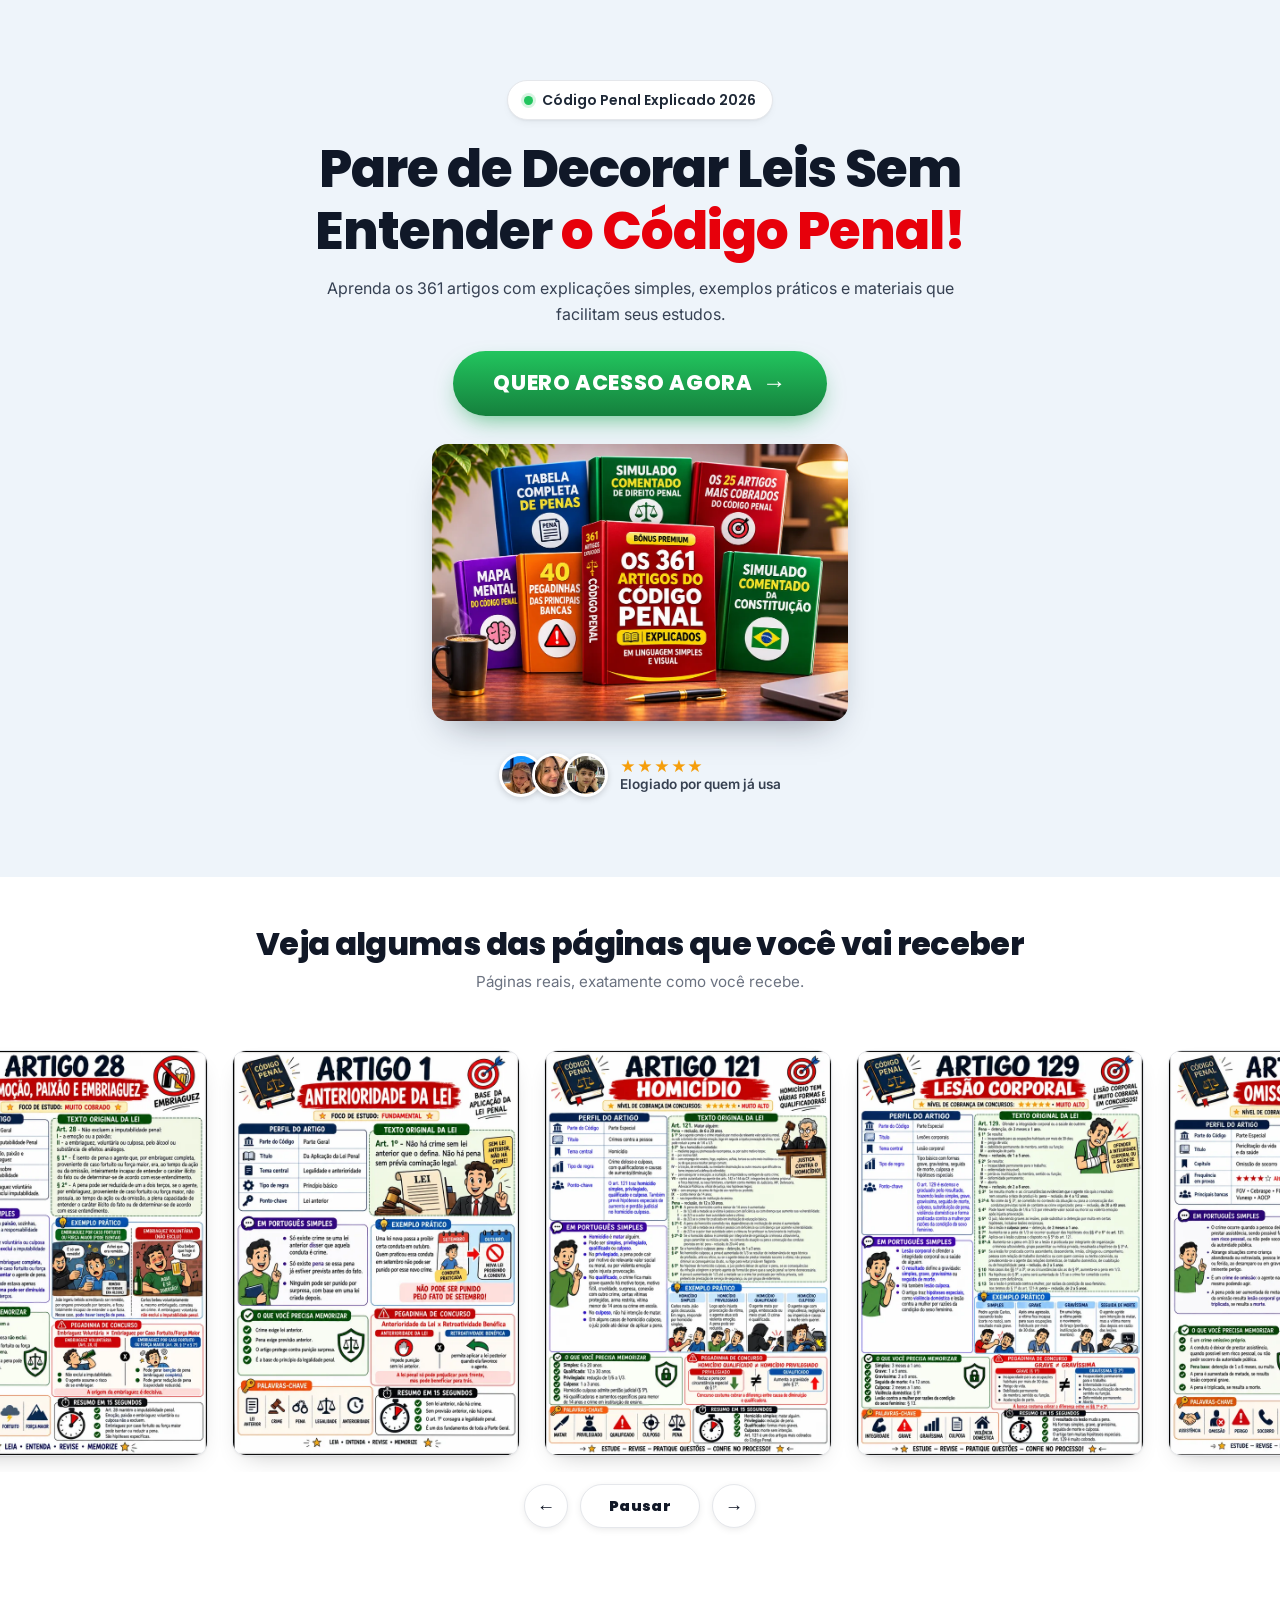
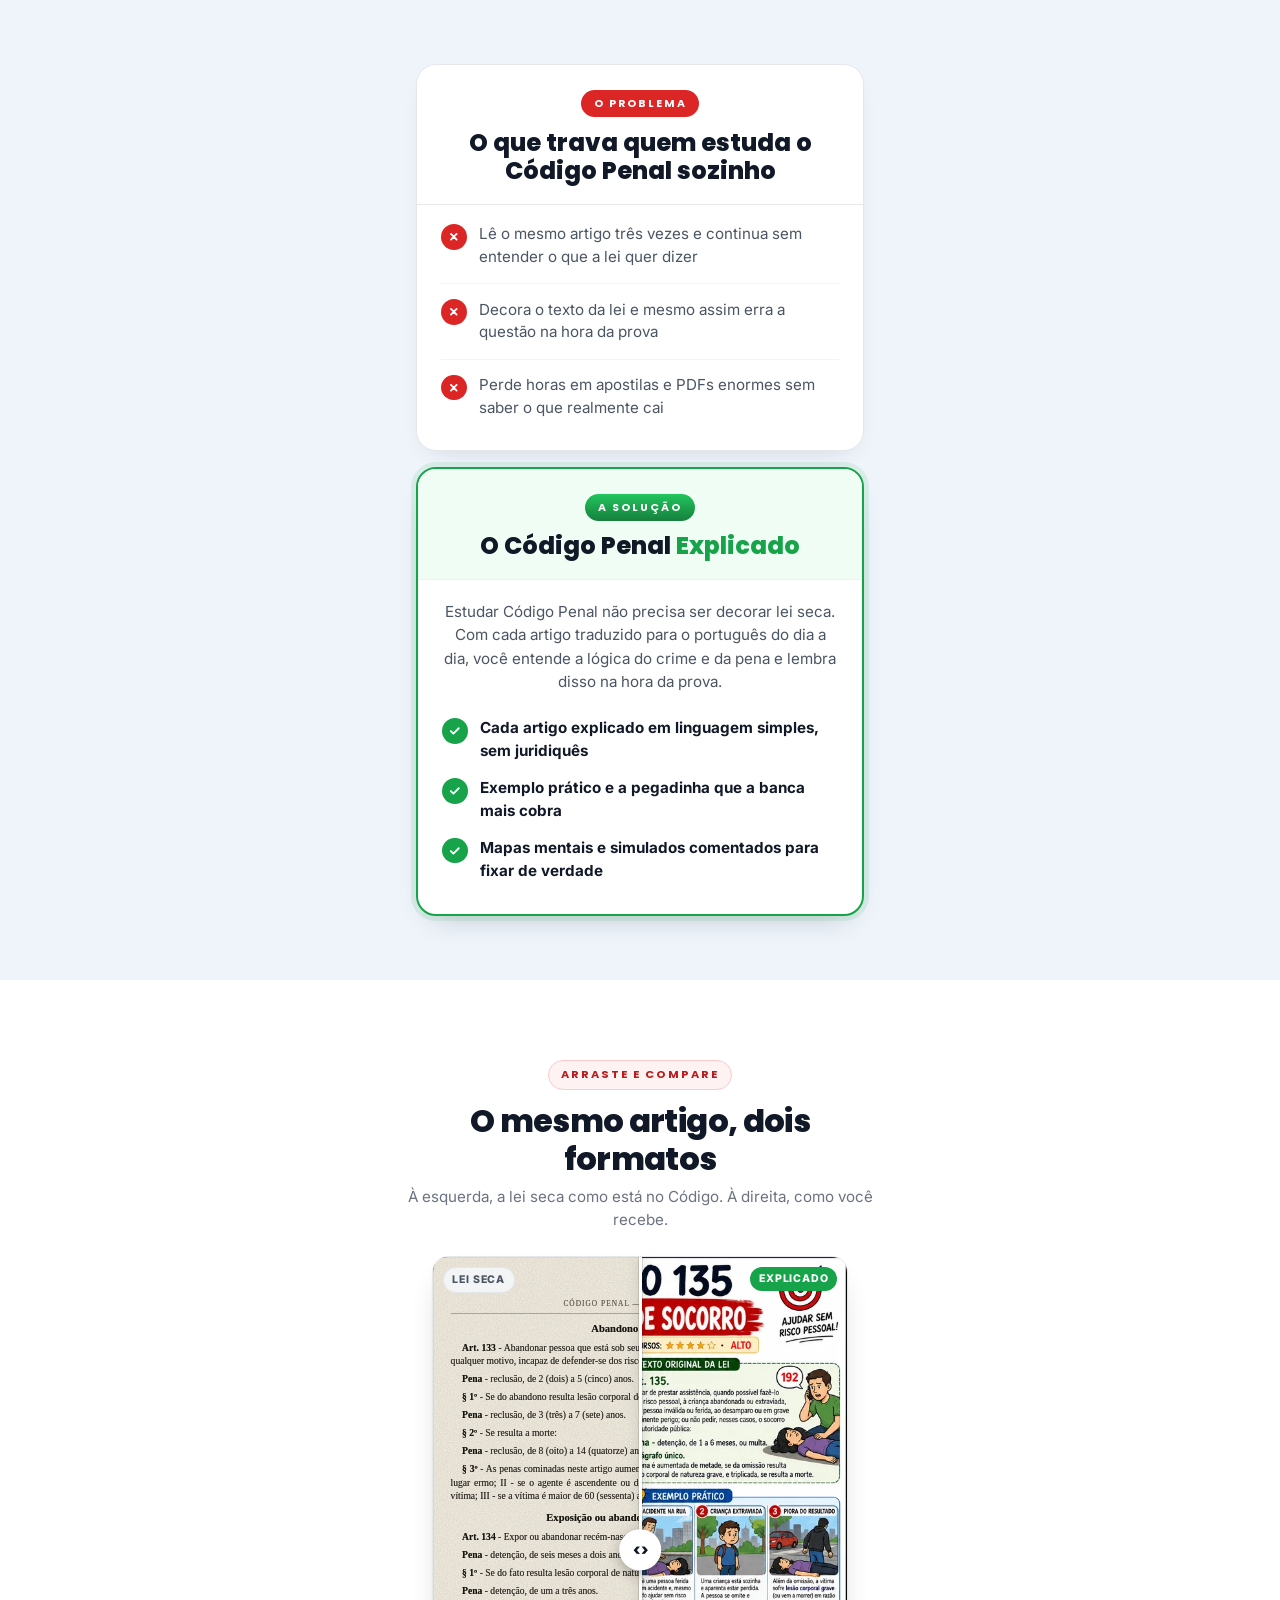
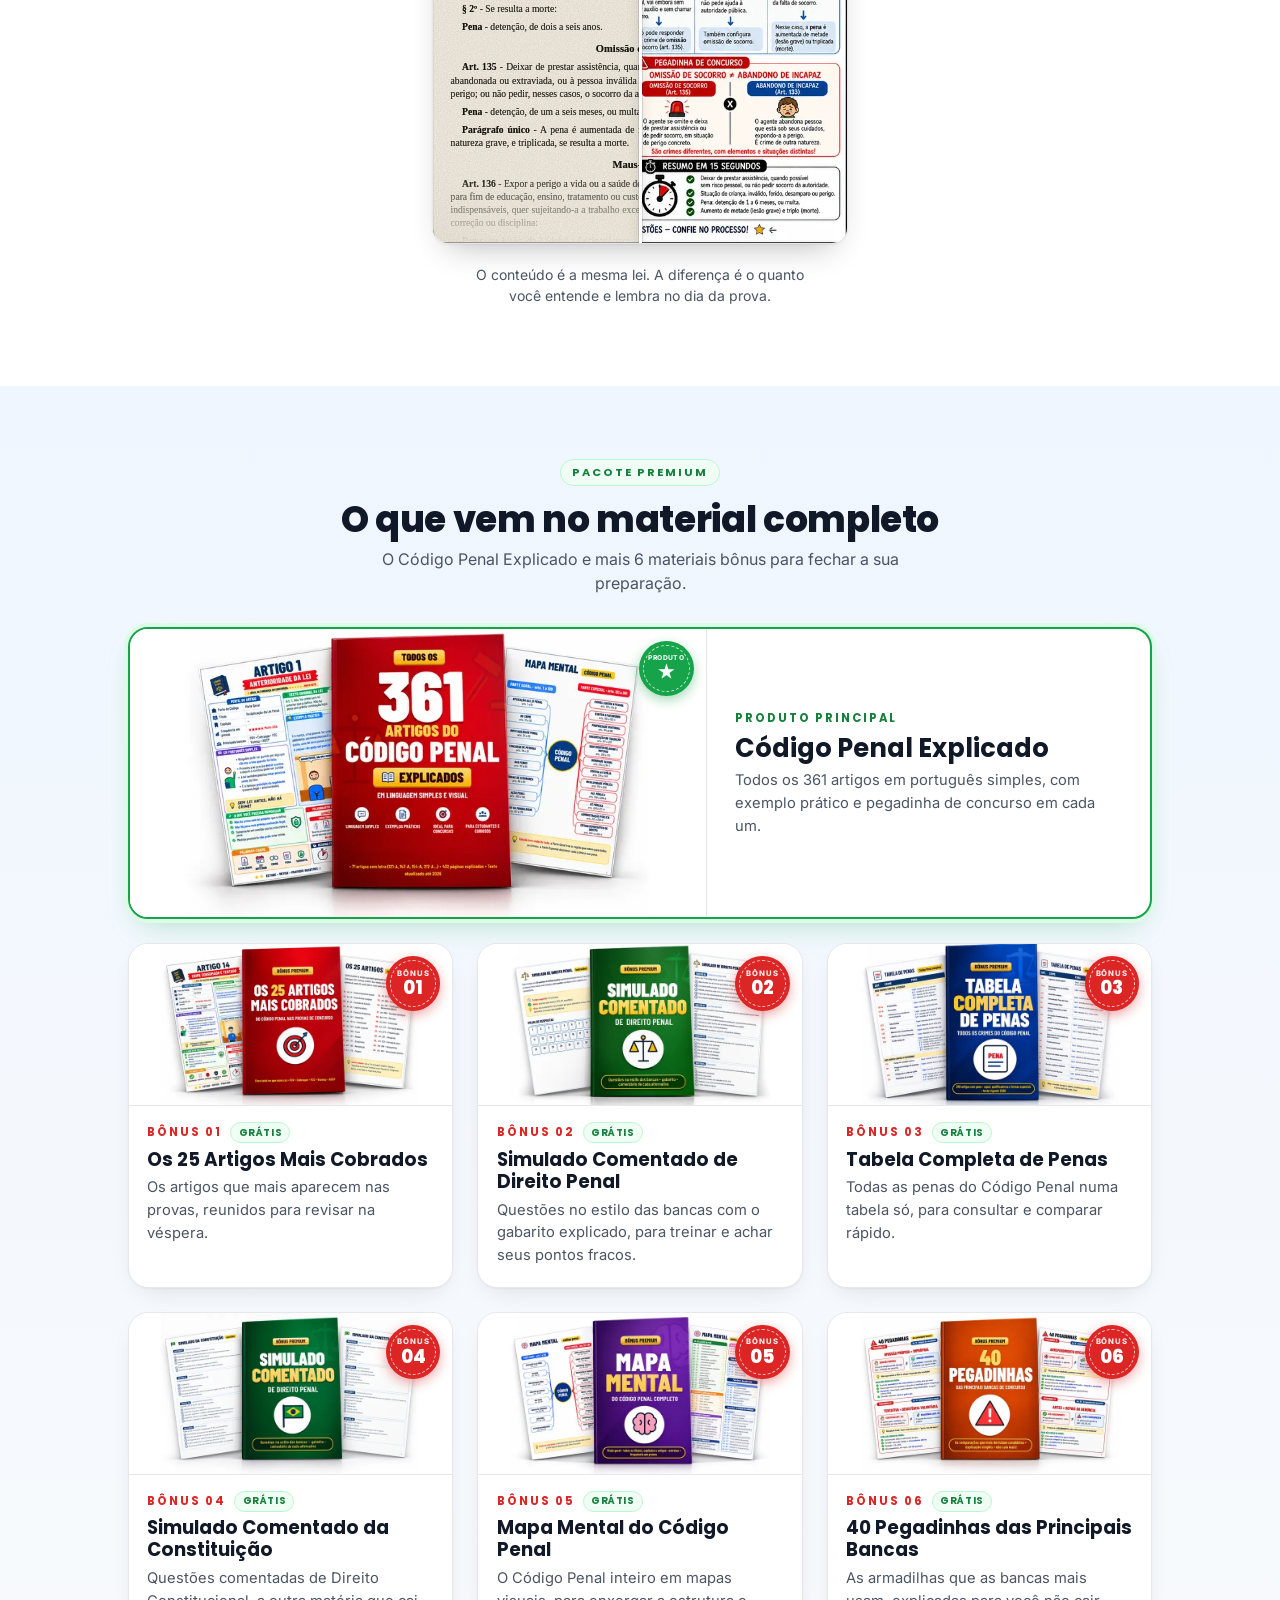
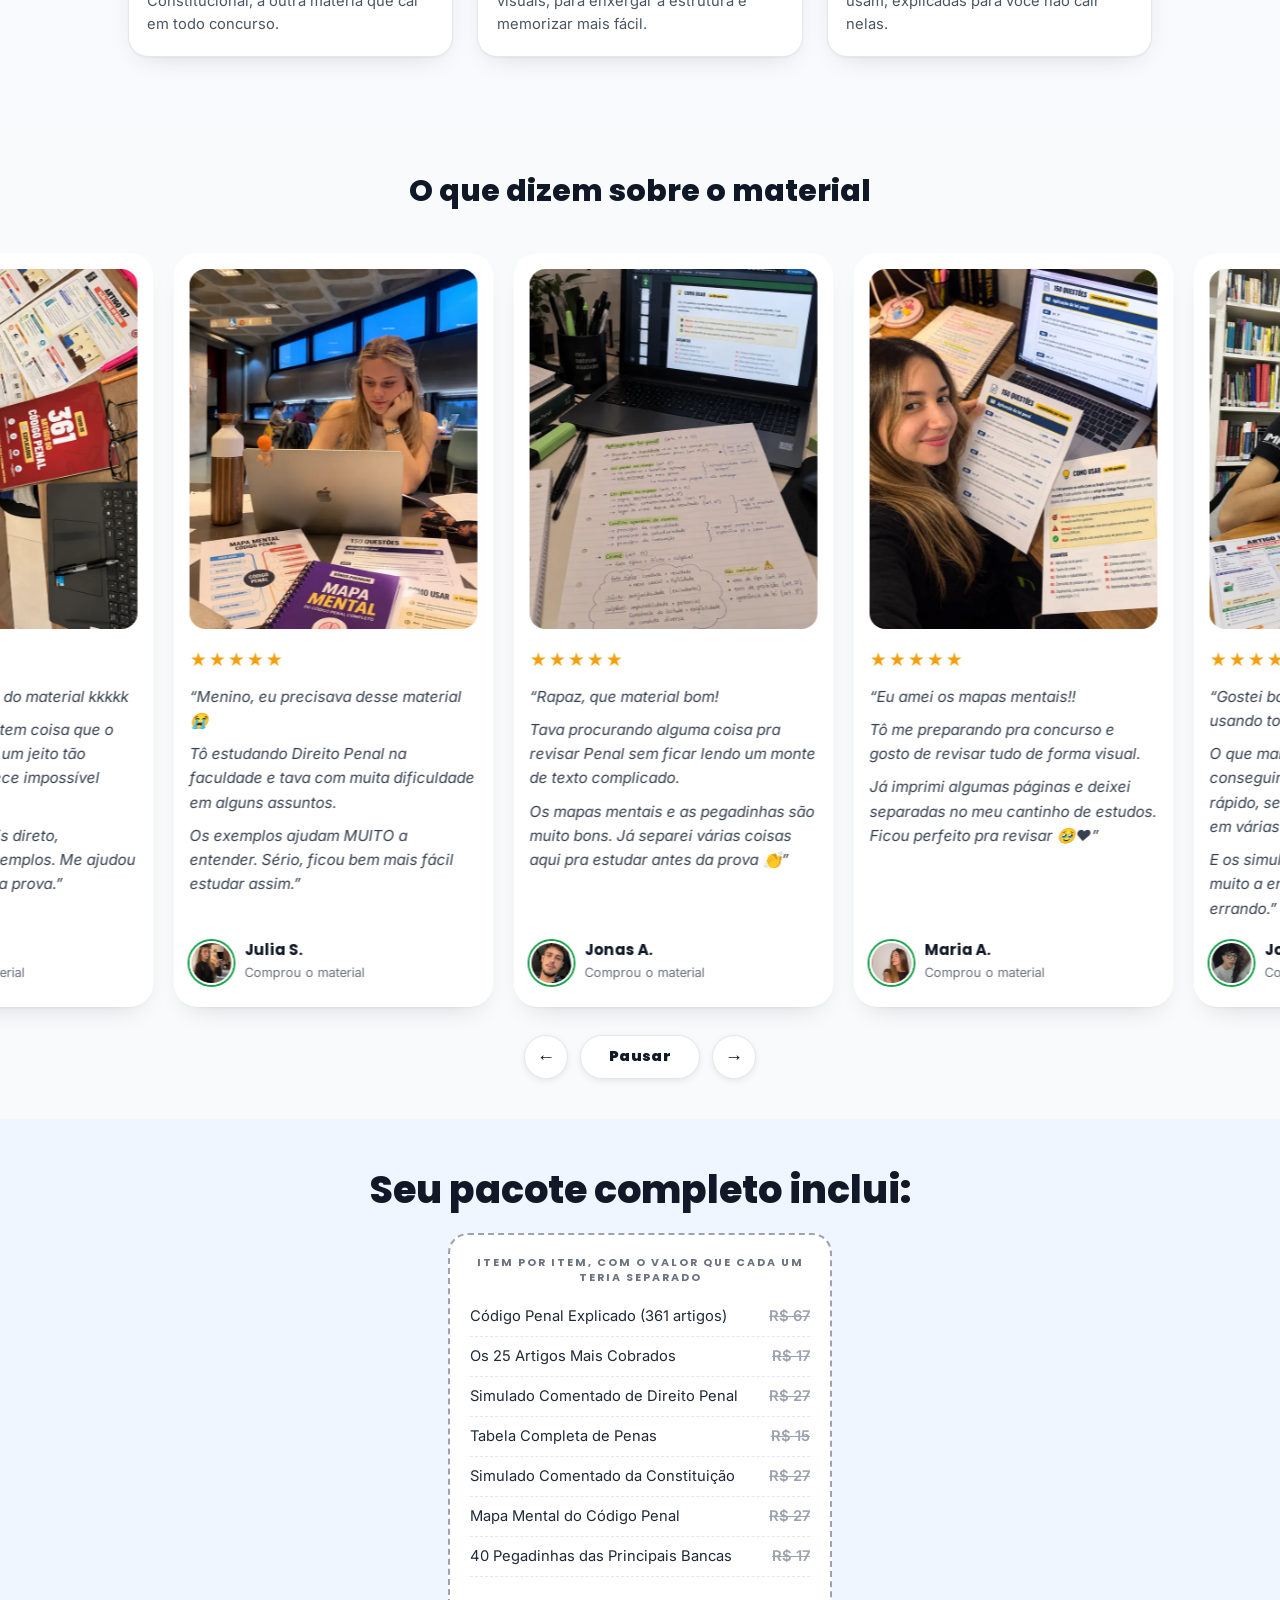
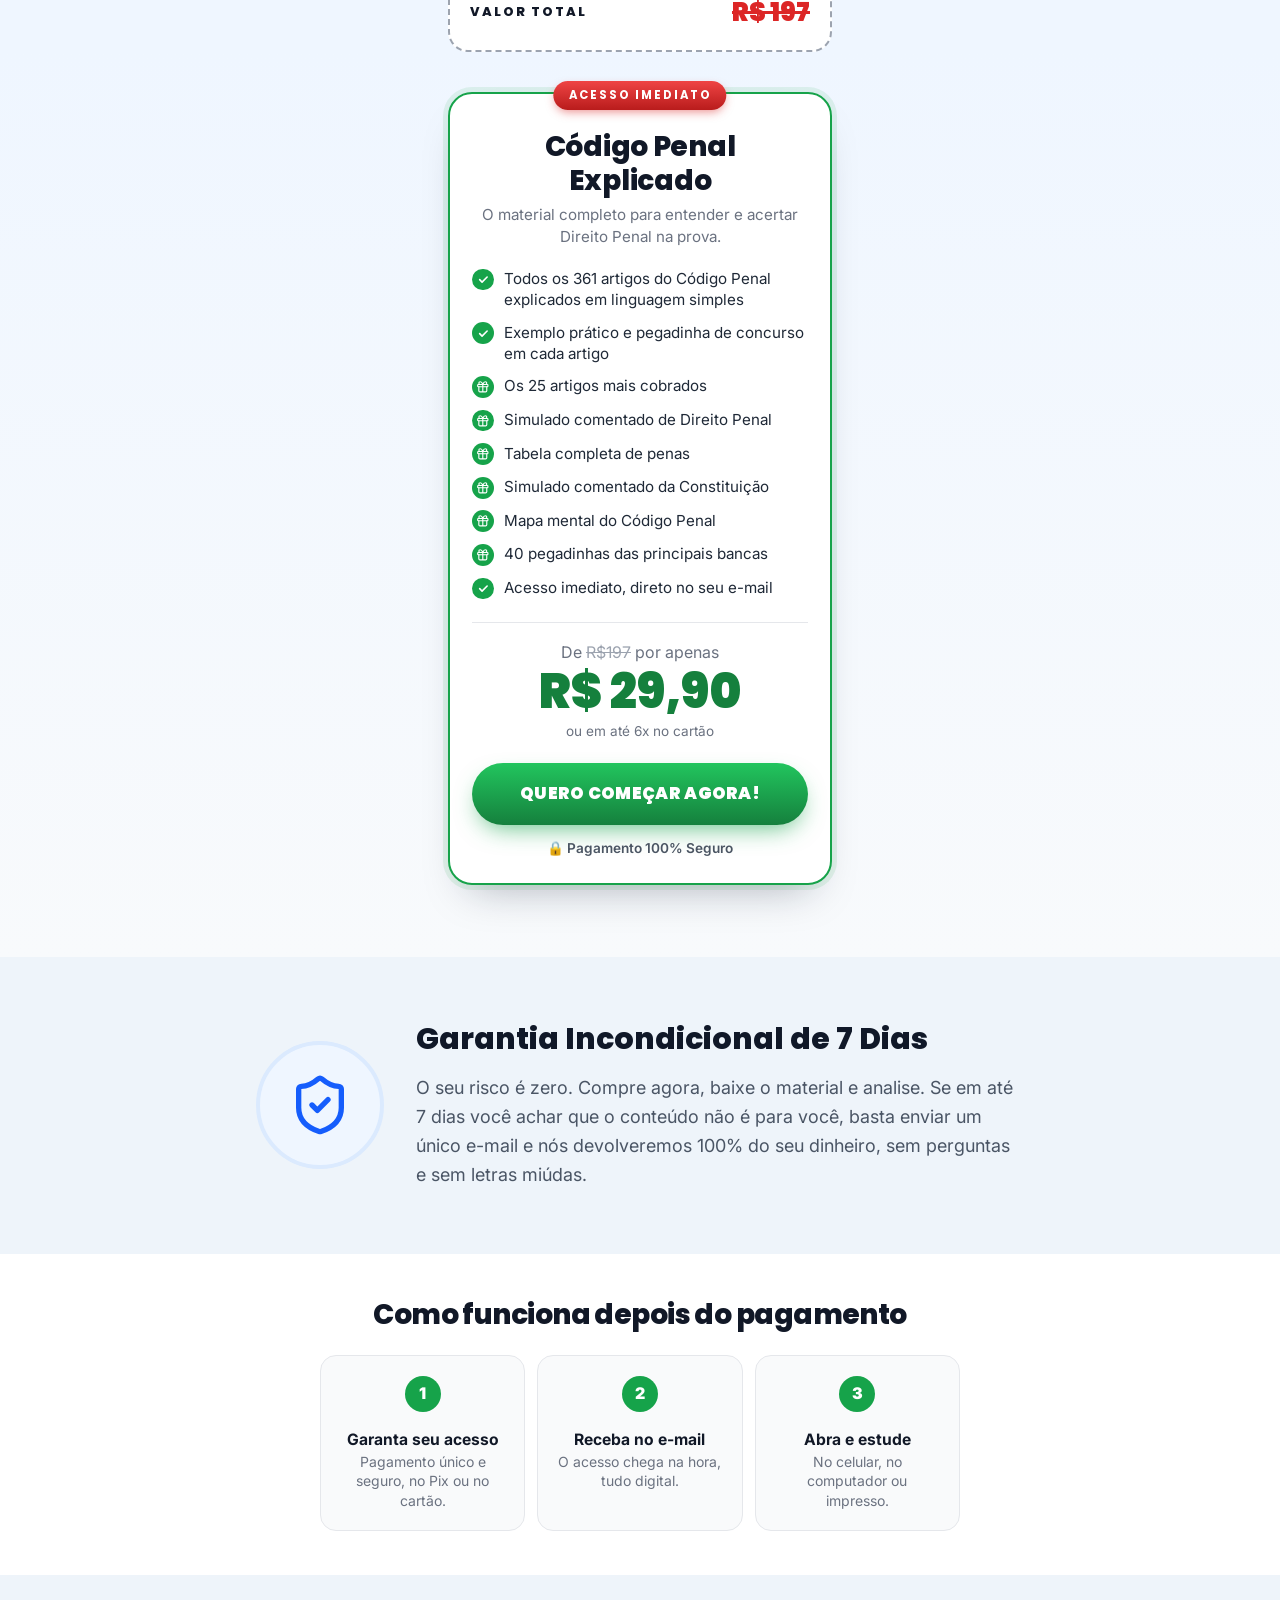
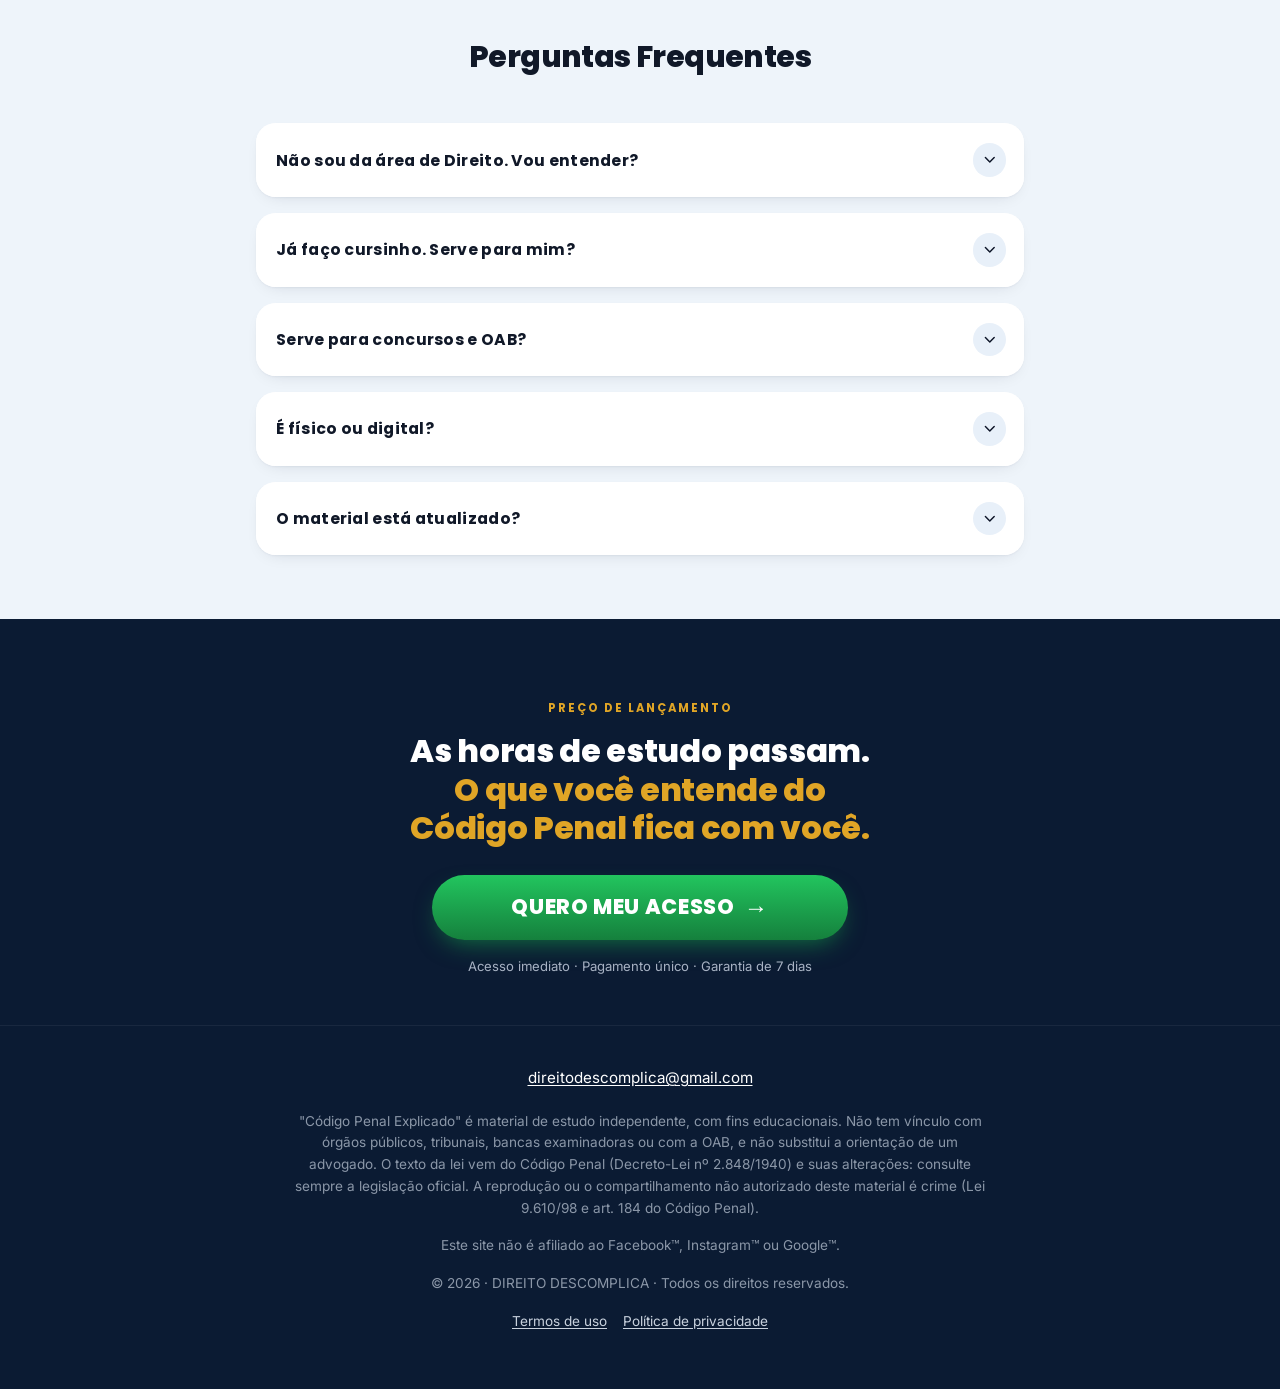
==== index.html @ 0bee8f3a "Depoimentos reais em cards com carrossel contínuo, setas e pausar; remove 'Veja o material em uso' C" ====
<!DOCTYPE html>
<html lang="pt-BR">
  <head>
    <meta charset="utf-8">
    <meta name="viewport" content="width=device-width, initial-scale=1.0">
    <script src="https://utmizey.com.br/v3/utmizey.js" data-utmizey-id="f74967ea-33e1-4a2a-aa40-24873eb88c4c" defer></script>
    <script src="https://utmizey.com.br/v3/pixel.js" data-utmizey-pixel="99d56e5e-07d9-4719-a9d8-e78e670f6ea5" defer></script>
    <title>Código Penal Explicado de Forma Simples</title>
    <meta name="description" content="Todos os 361 artigos do Código Penal explicados de forma simples e visual.">
    <meta property="og:title" content="Código Penal Explicado">
    <meta property="og:description" content="Todos os 361 artigos do Código Penal explicados de forma simples e visual.">
    <meta property="og:type" content="website">
    <meta property="og:url" content="https://direitodescomplica.vercel.app/">
    <meta property="og:image" content="https://direitodescomplica.vercel.app/img/og.jpg">
    <meta property="og:image:width" content="1200">
    <meta property="og:image:height" content="630">
    <meta name="twitter:card" content="summary_large_image">
    <meta name="twitter:image" content="https://direitodescomplica.vercel.app/img/og.jpg">
    <link rel="icon" href="img/favicon.svg" type="image/svg+xml">
    <link rel="icon" href="img/favicon-32.png" sizes="32x32" type="image/png">
    <link rel="apple-touch-icon" href="img/apple-touch-icon.png">
    <meta name="theme-color" content="#dc2626">
    <link rel="preload" as="image" href="img/header.webp" fetchpriority="high">
    <script type="module" src="js/index-2CjdRaMa.js?v=202611062130"></script>
    <script src="js/depoimentos.js?v=202611062200" defer></script>
    <link rel="preconnect" href="https://fonts.googleapis.com">
    <link rel="preconnect" href="https://fonts.gstatic.com" crossorigin>
    <link rel="stylesheet" href="https://fonts.googleapis.com/css2?family=Inter:wght@400;500;600;700;800;900&family=Poppins:wght@400;500;600;700;800;900&display=swap">
    <link rel="stylesheet" href="css/index-DxMgAhFP.css?v=202611062200">
  </head>
  <body>
    <div id="root"></div>
  </body>
</html>
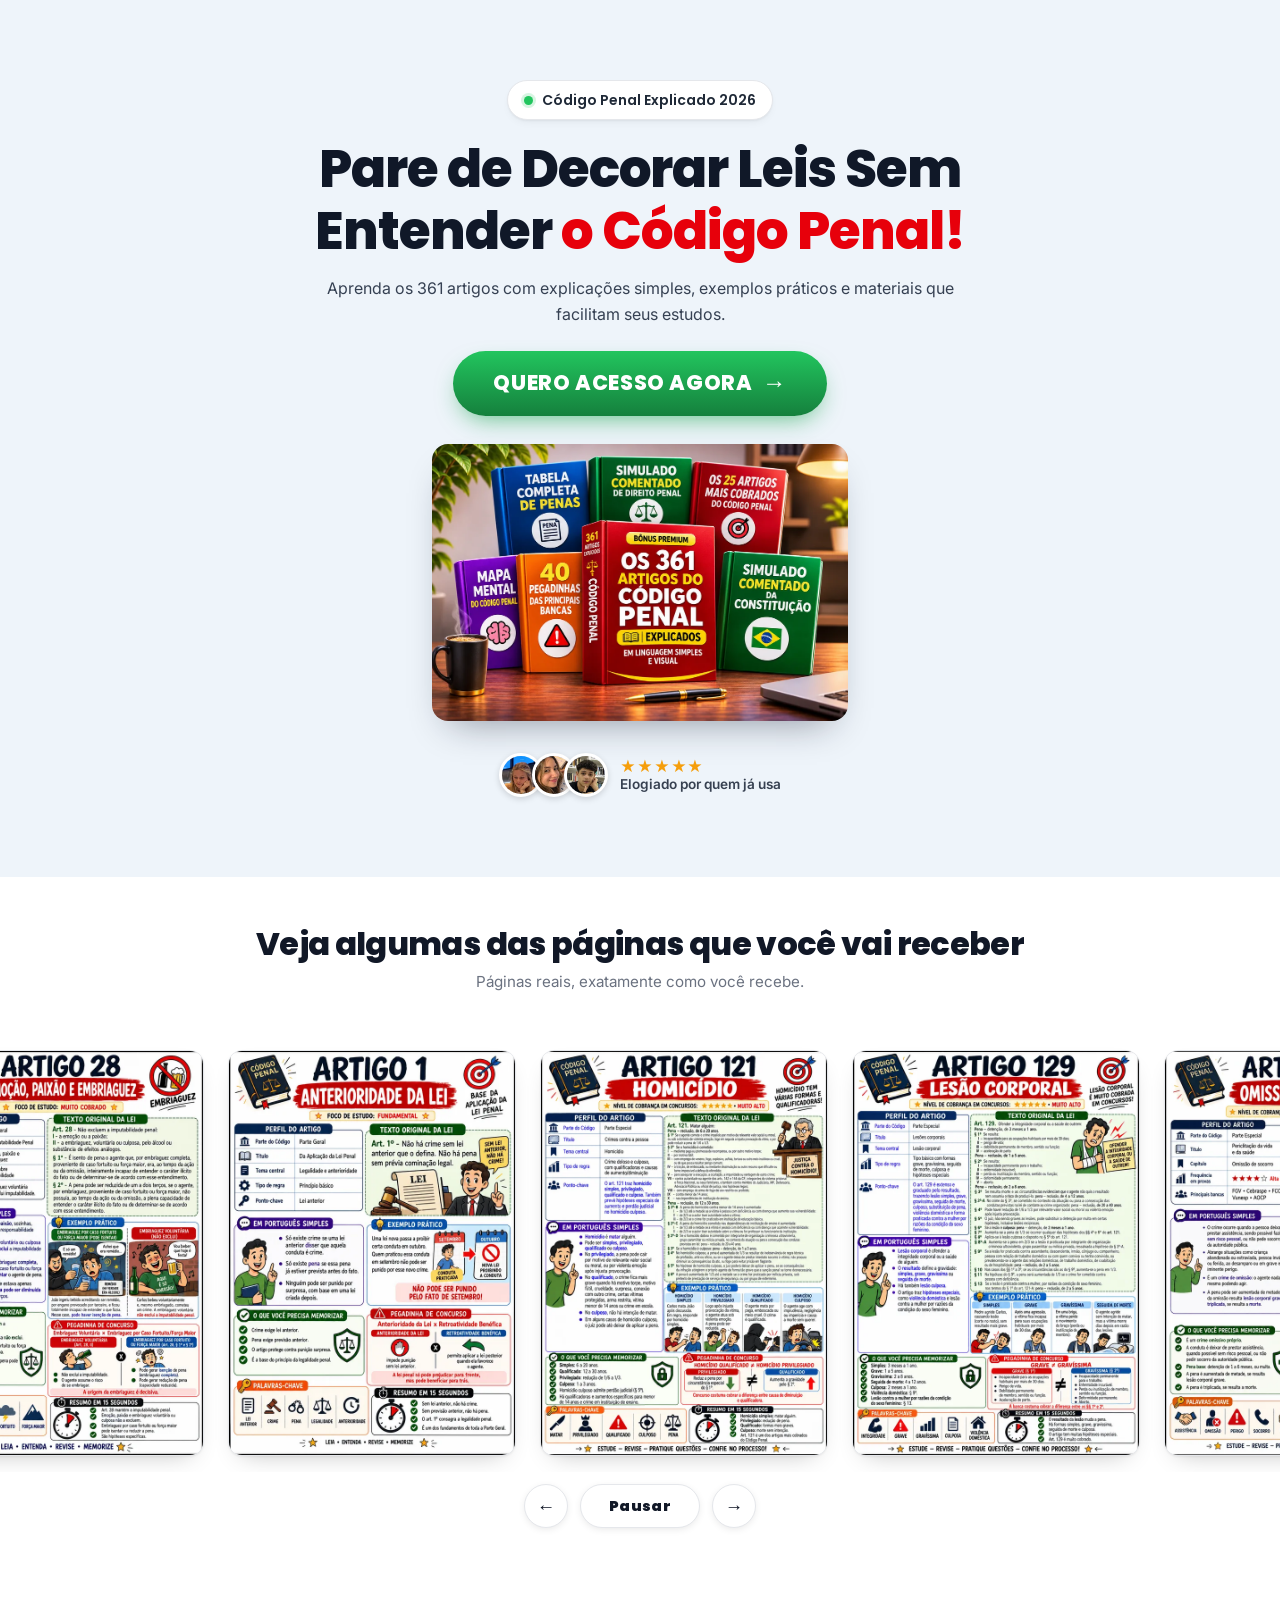
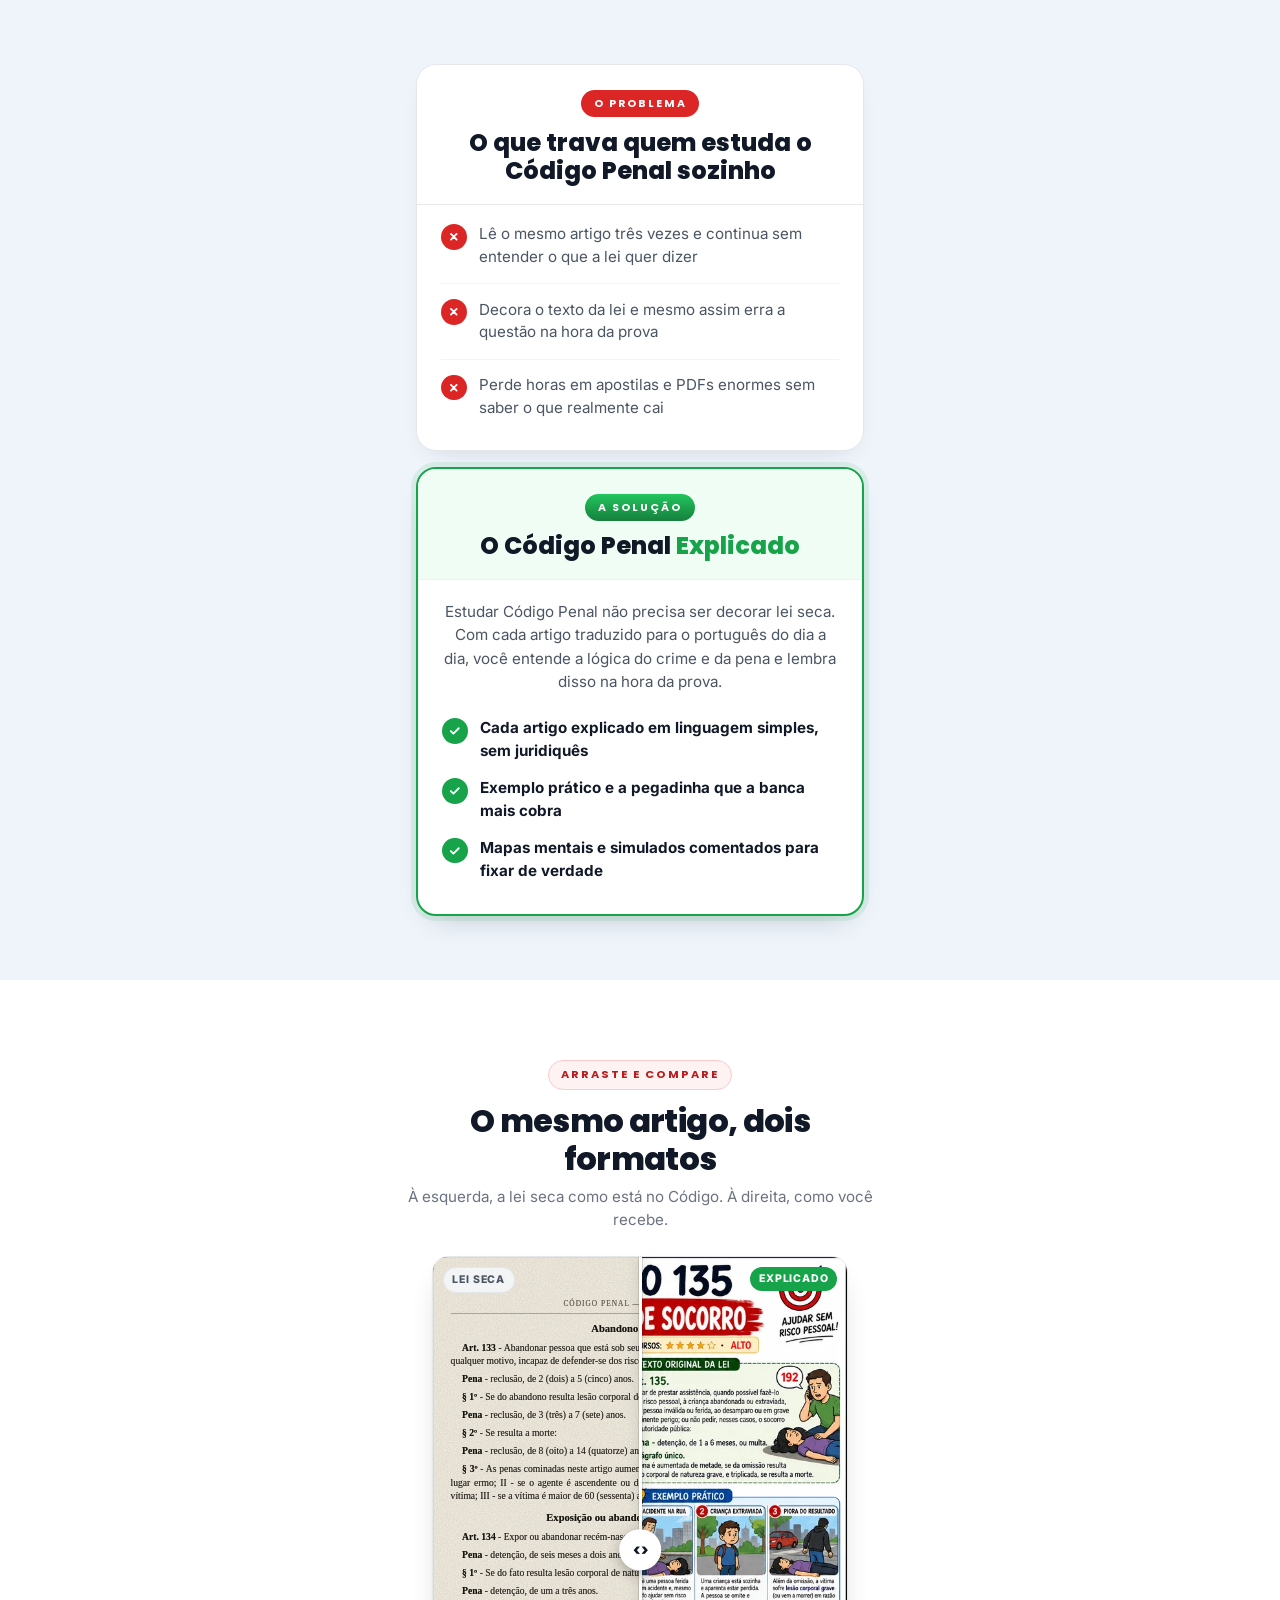
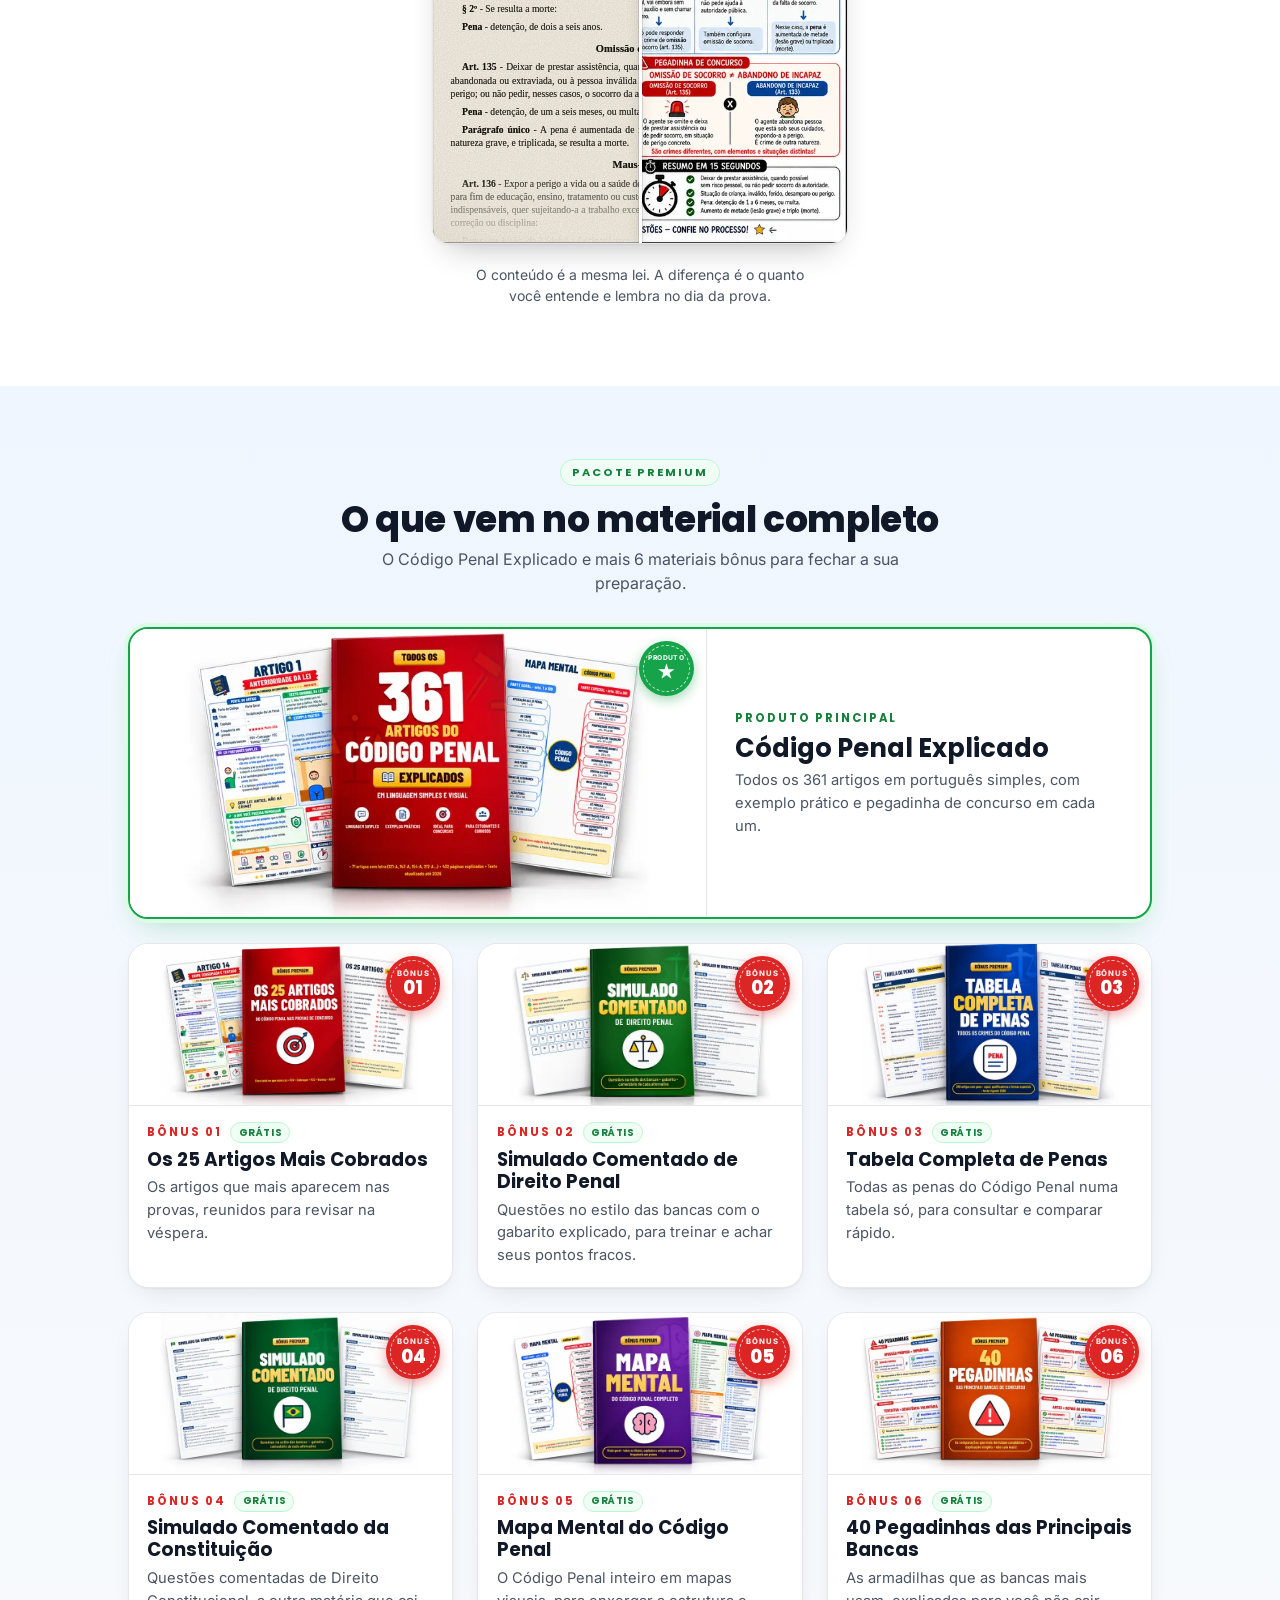
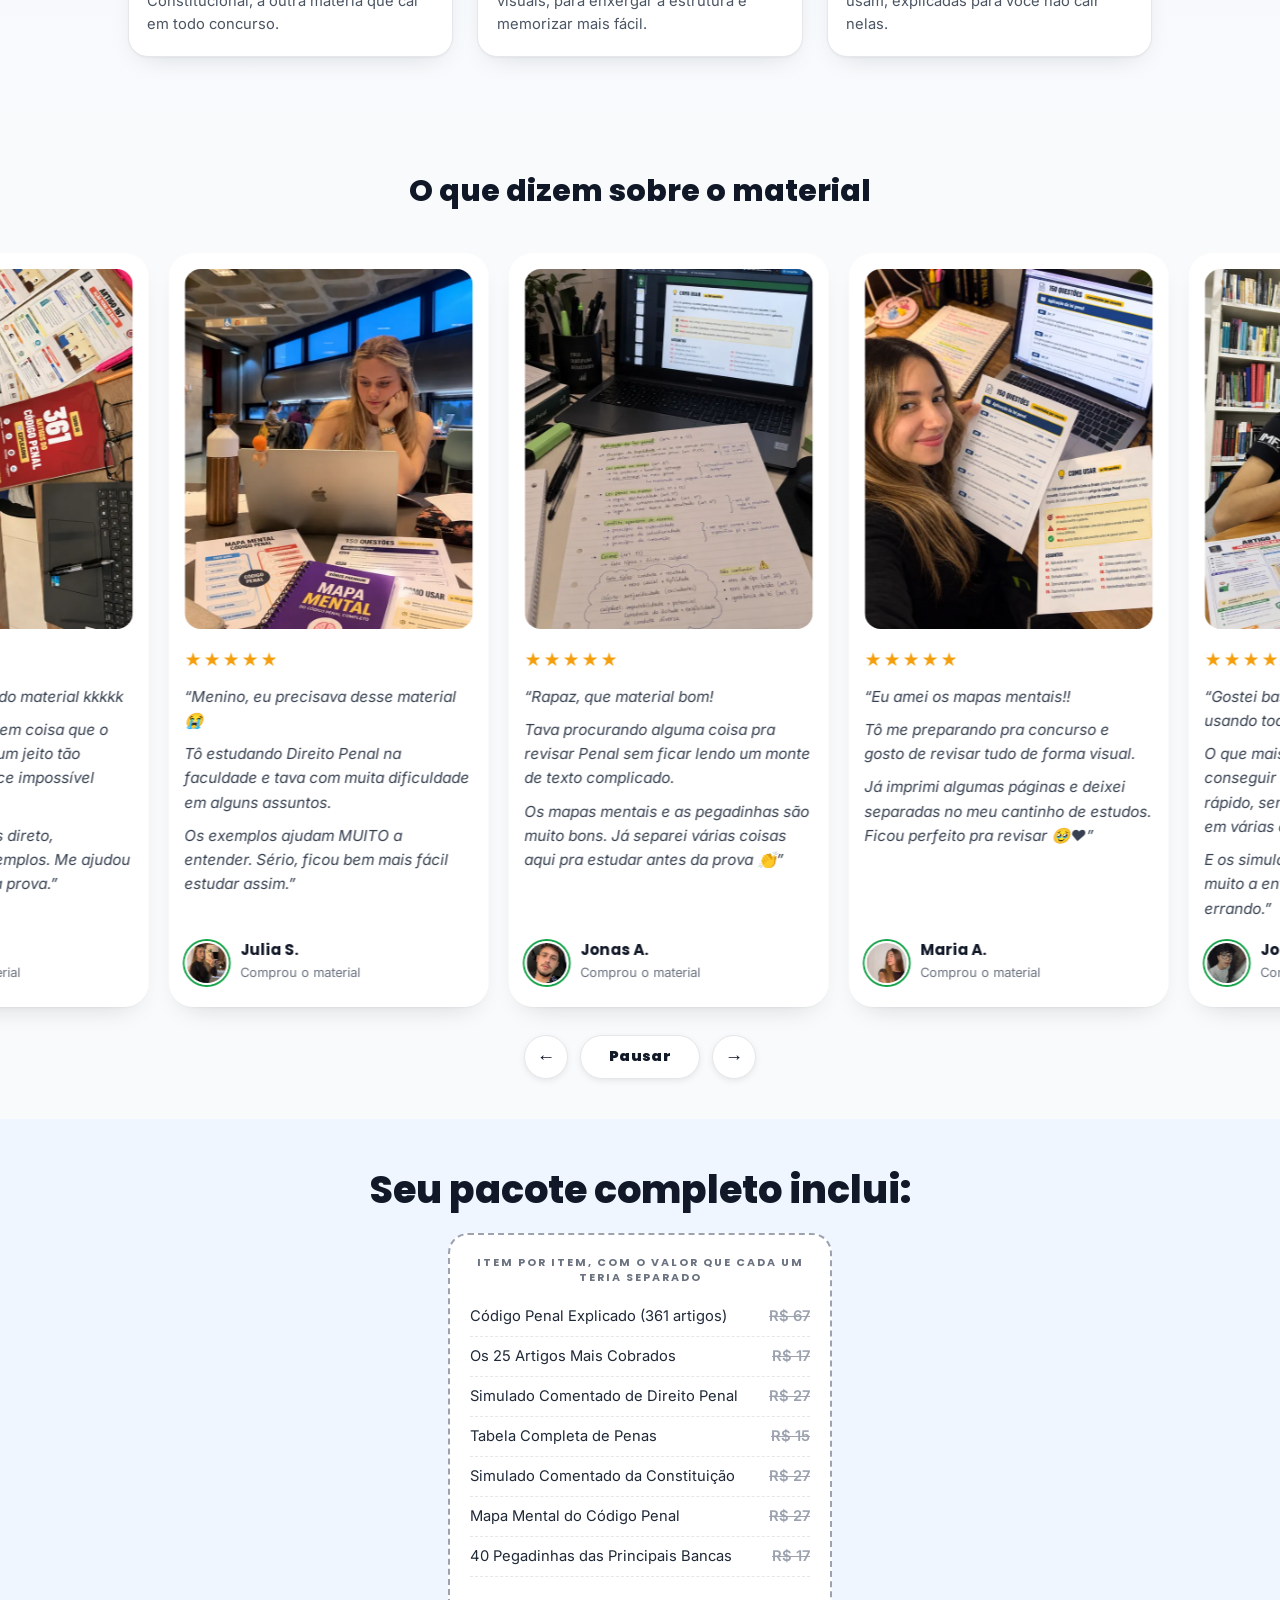
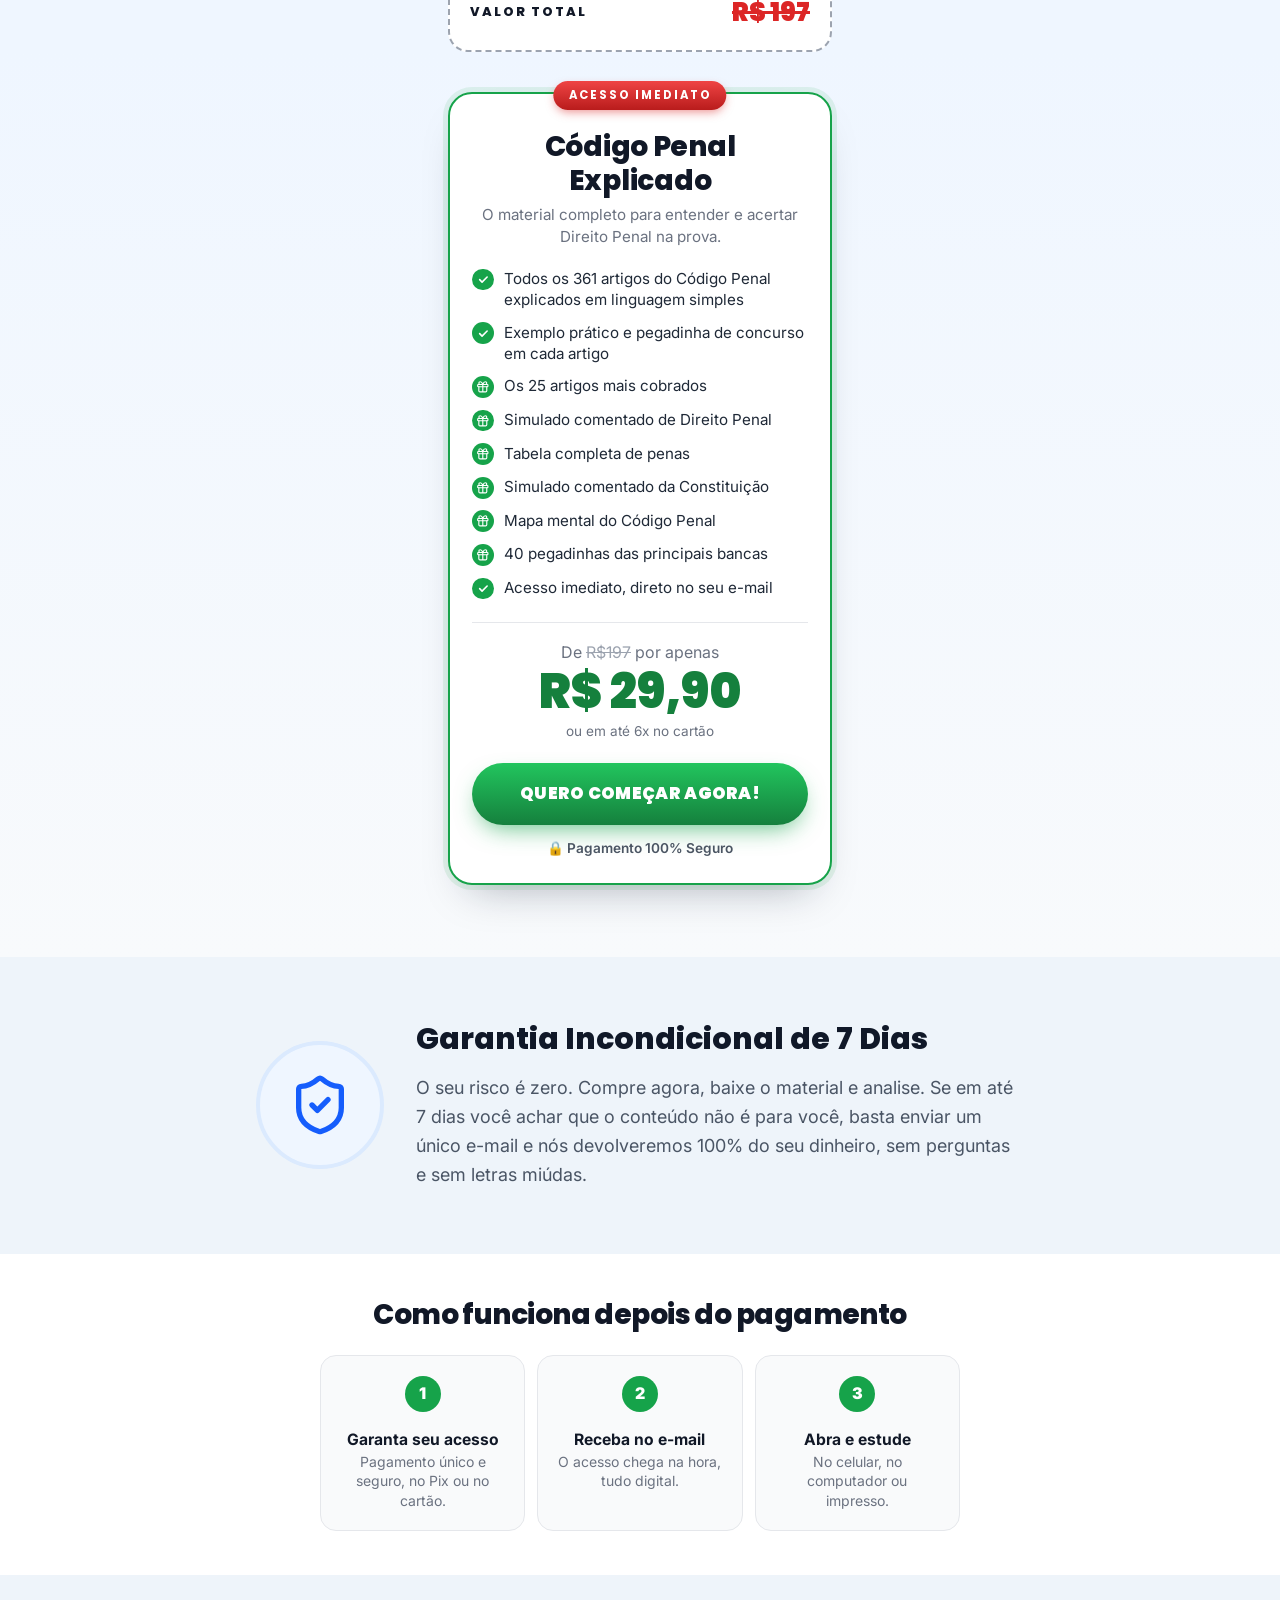
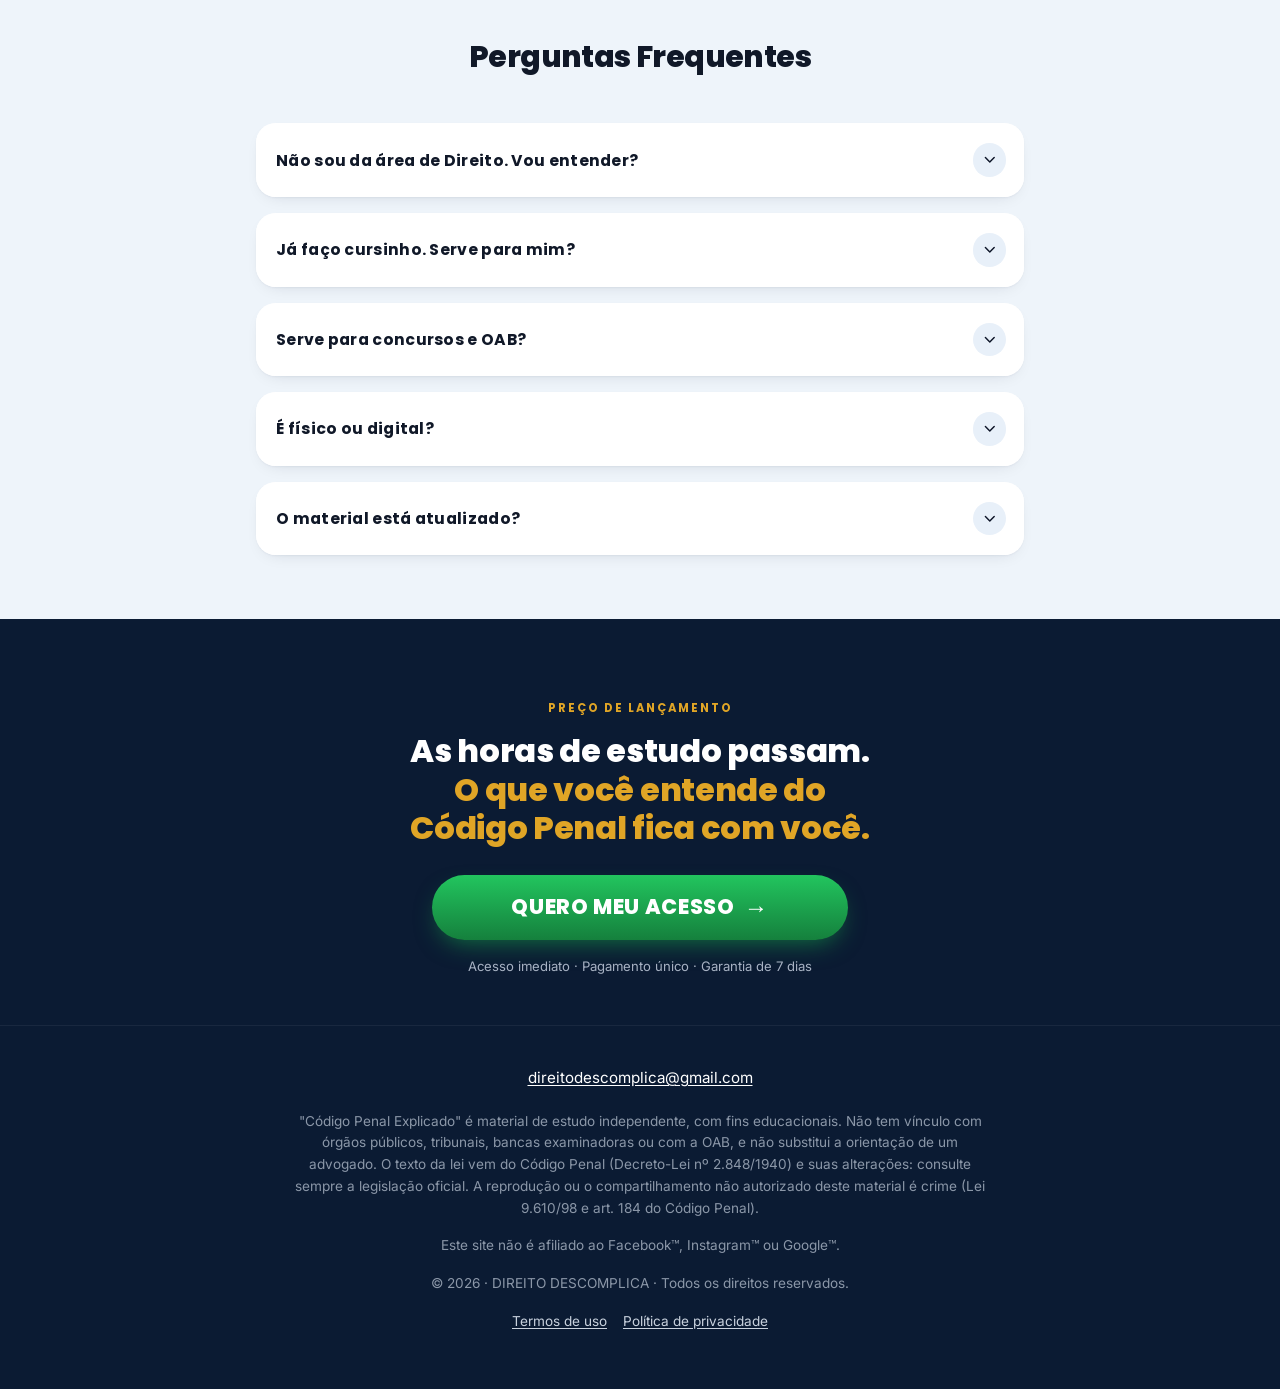
==== commit 8ac7f8bf: "Depoimento 9: nome corrigido para Thomas A. Co-Authored-By: Claude Opus 5.5 <noreply@anthropic.com>" ====
--- a/index.html
+++ b/index.html
@@ -21,7 +21,7 @@
     <link rel="apple-touch-icon" href="img/apple-touch-icon.png">
     <meta name="theme-color" content="#dc2626">
     <link rel="preload" as="image" href="img/header.webp" fetchpriority="high">
-    <script type="module" src="js/index-2CjdRaMa.js?v=202611062130"></script>
+    <script type="module" src="js/index-2CjdRaMa.js?v=202611062300"></script>
     <script src="js/depoimentos.js?v=202611062200" defer></script>
     <link rel="preconnect" href="https://fonts.googleapis.com">
     <link rel="preconnect" href="https://fonts.gstatic.com" crossorigin>
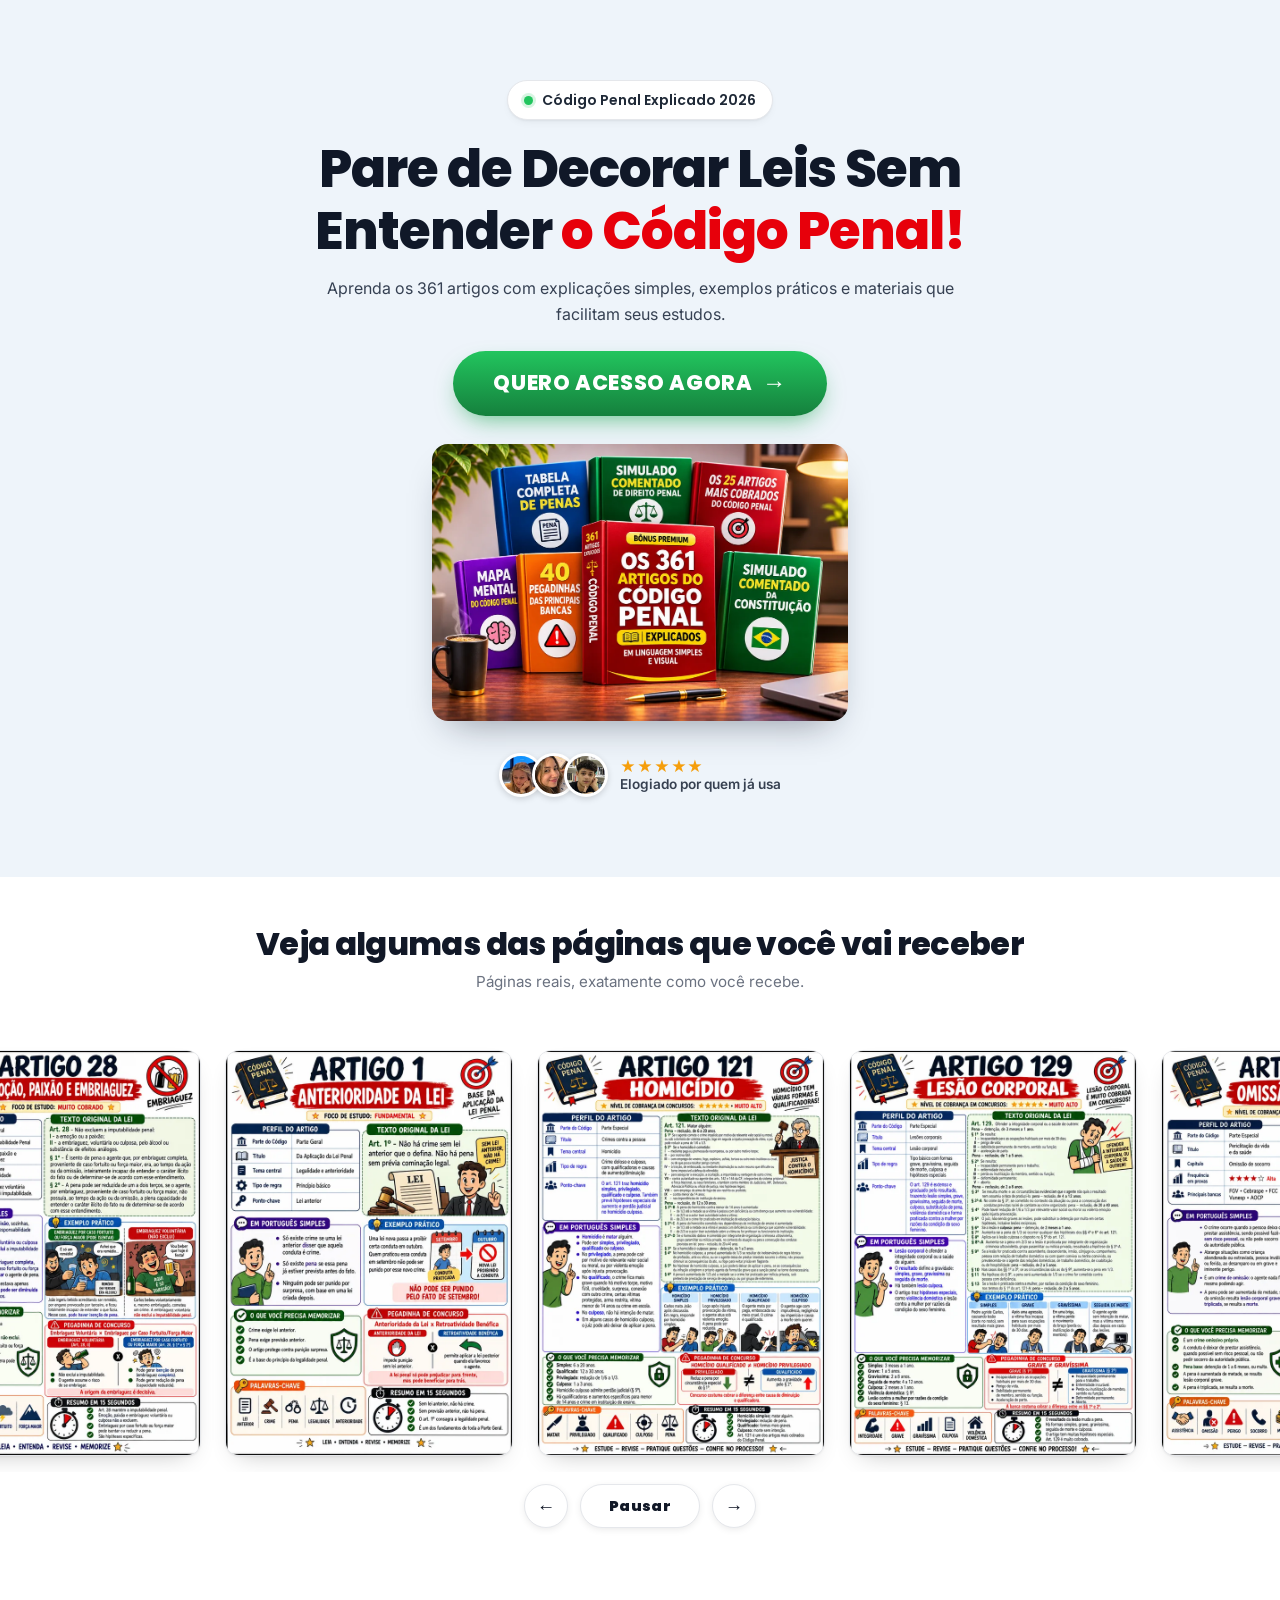
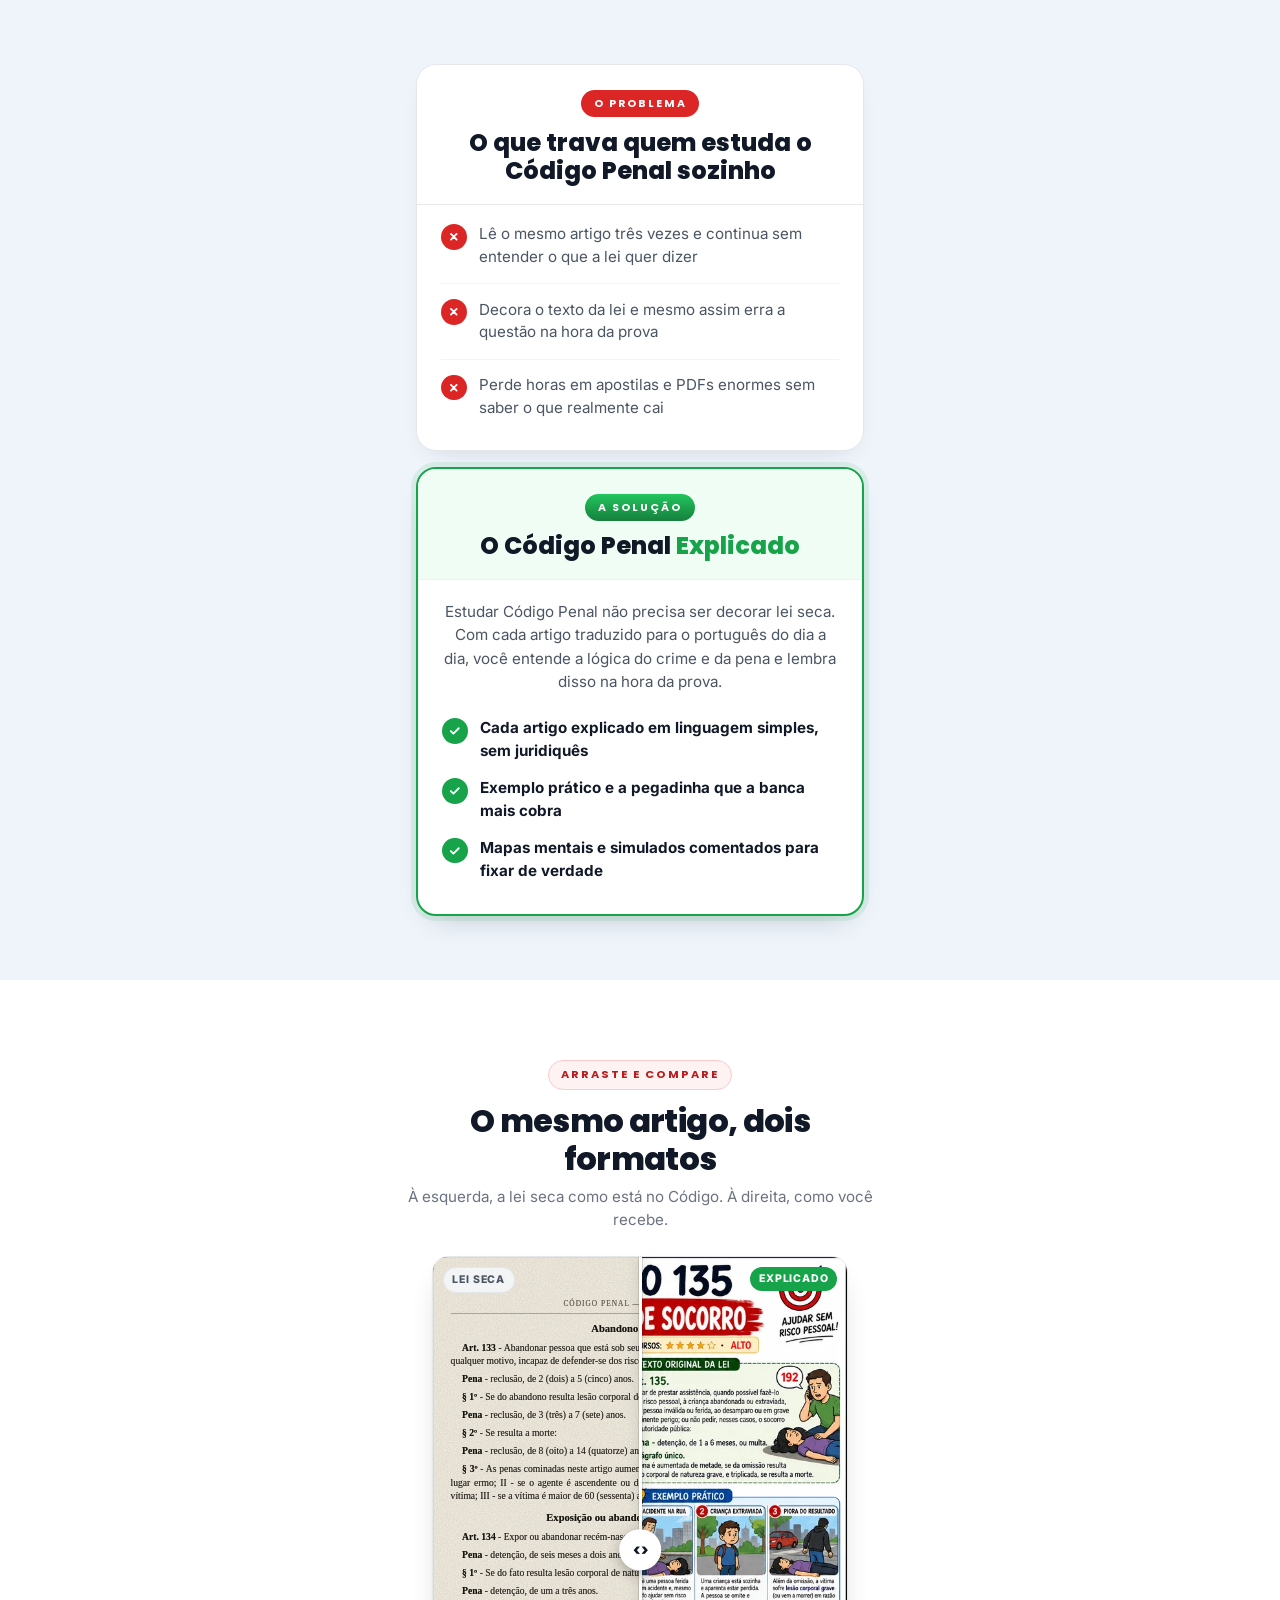
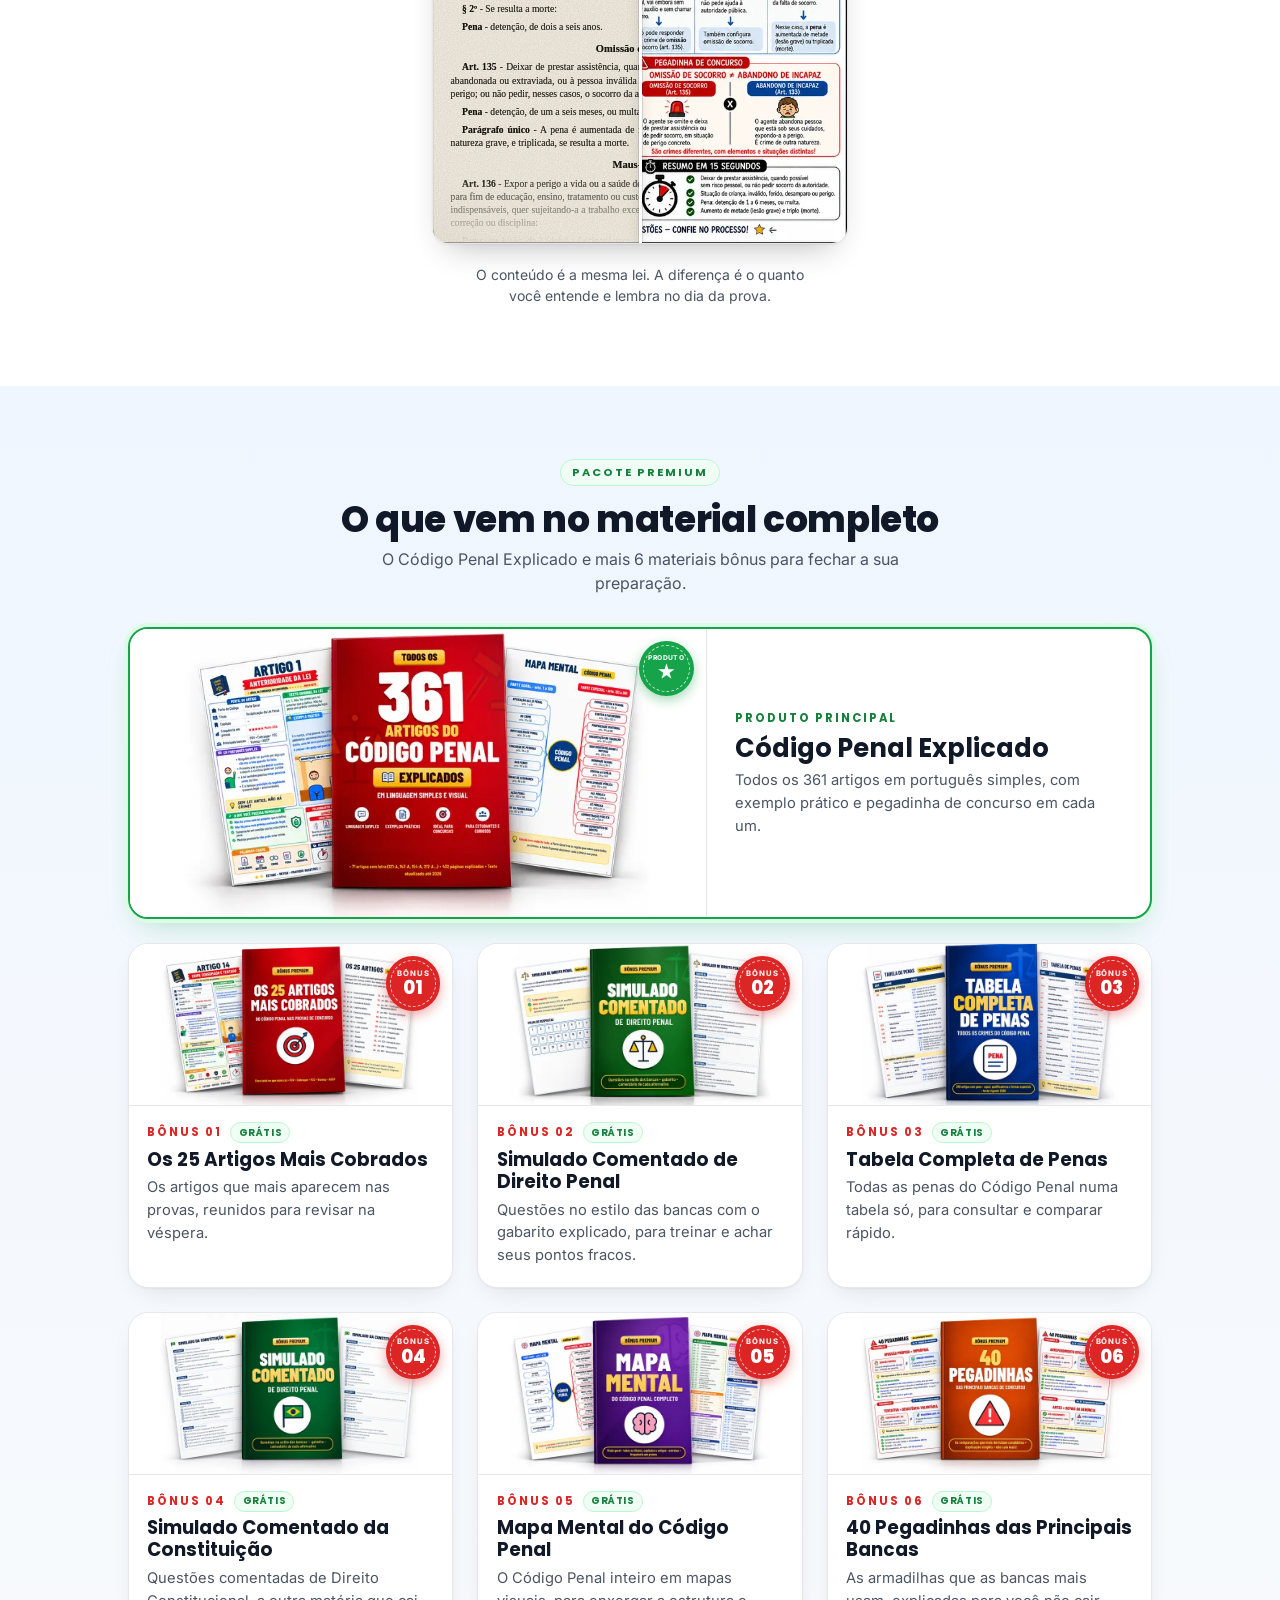
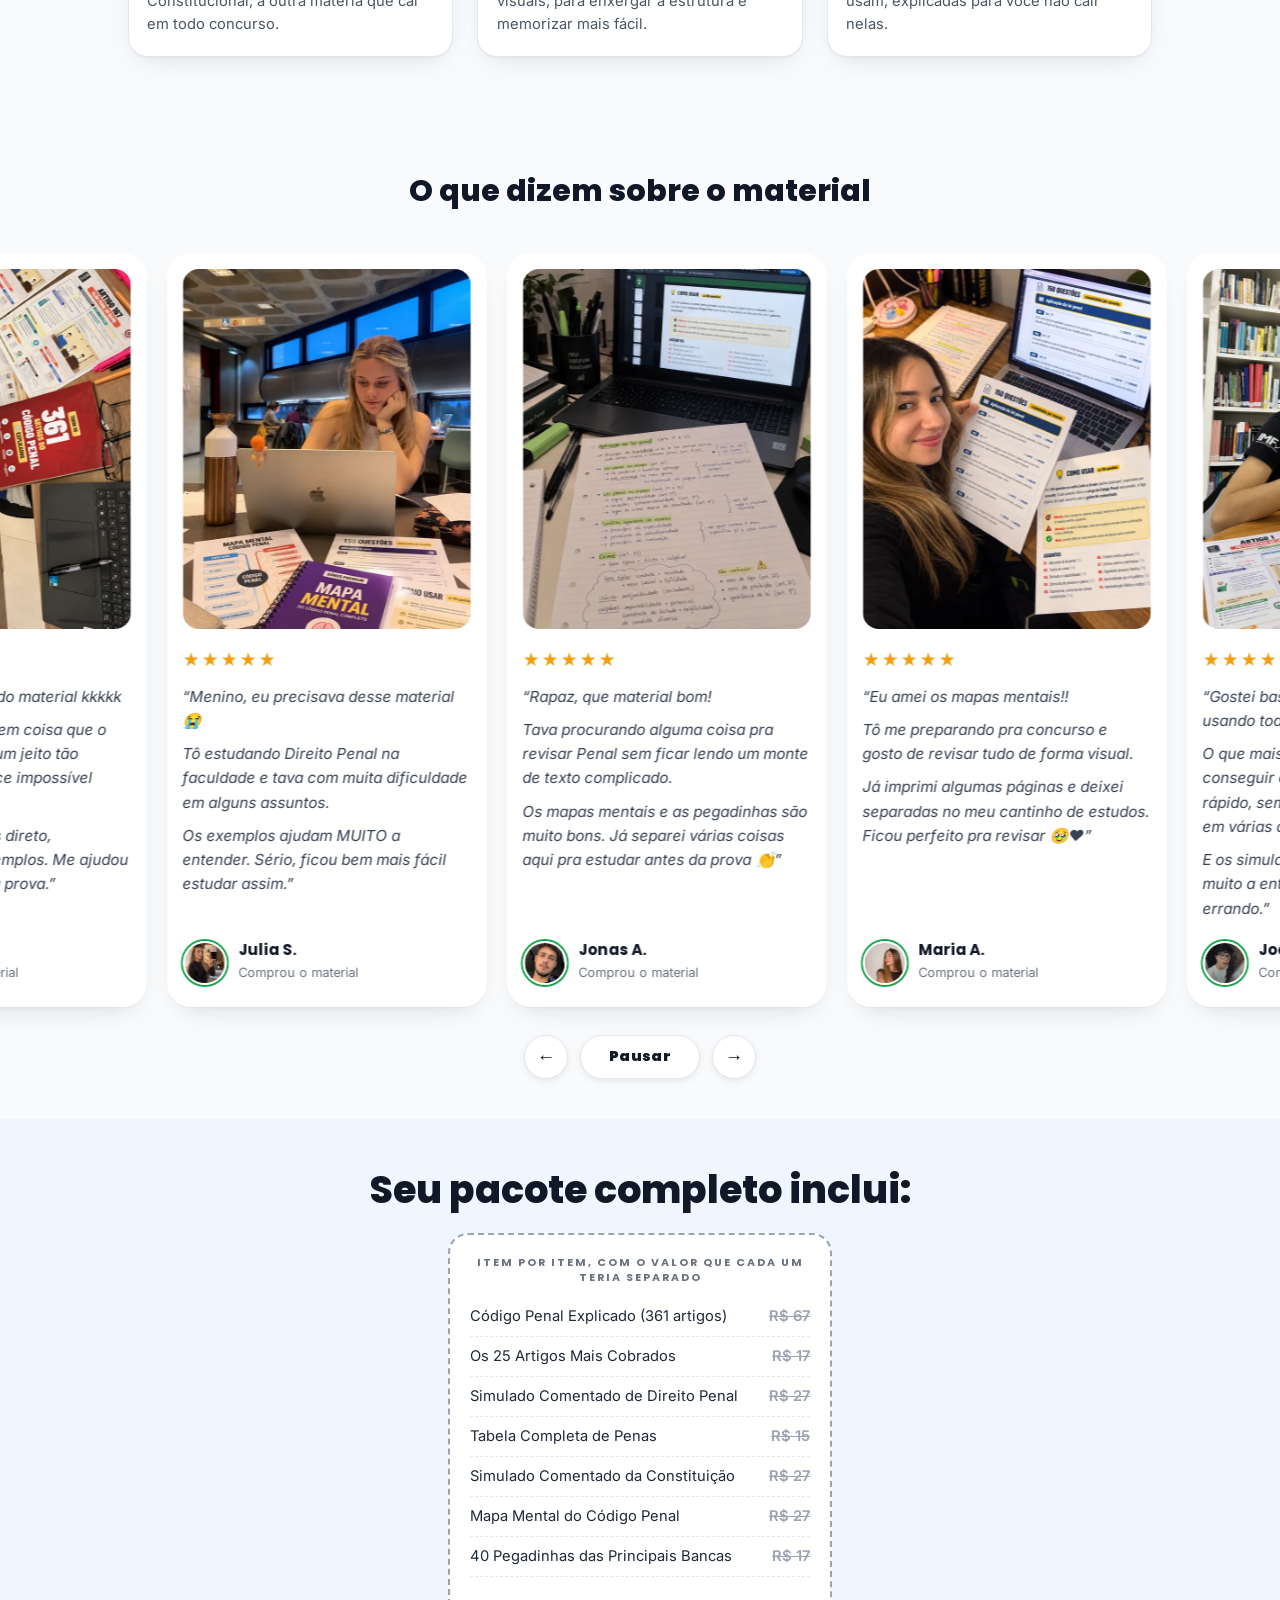
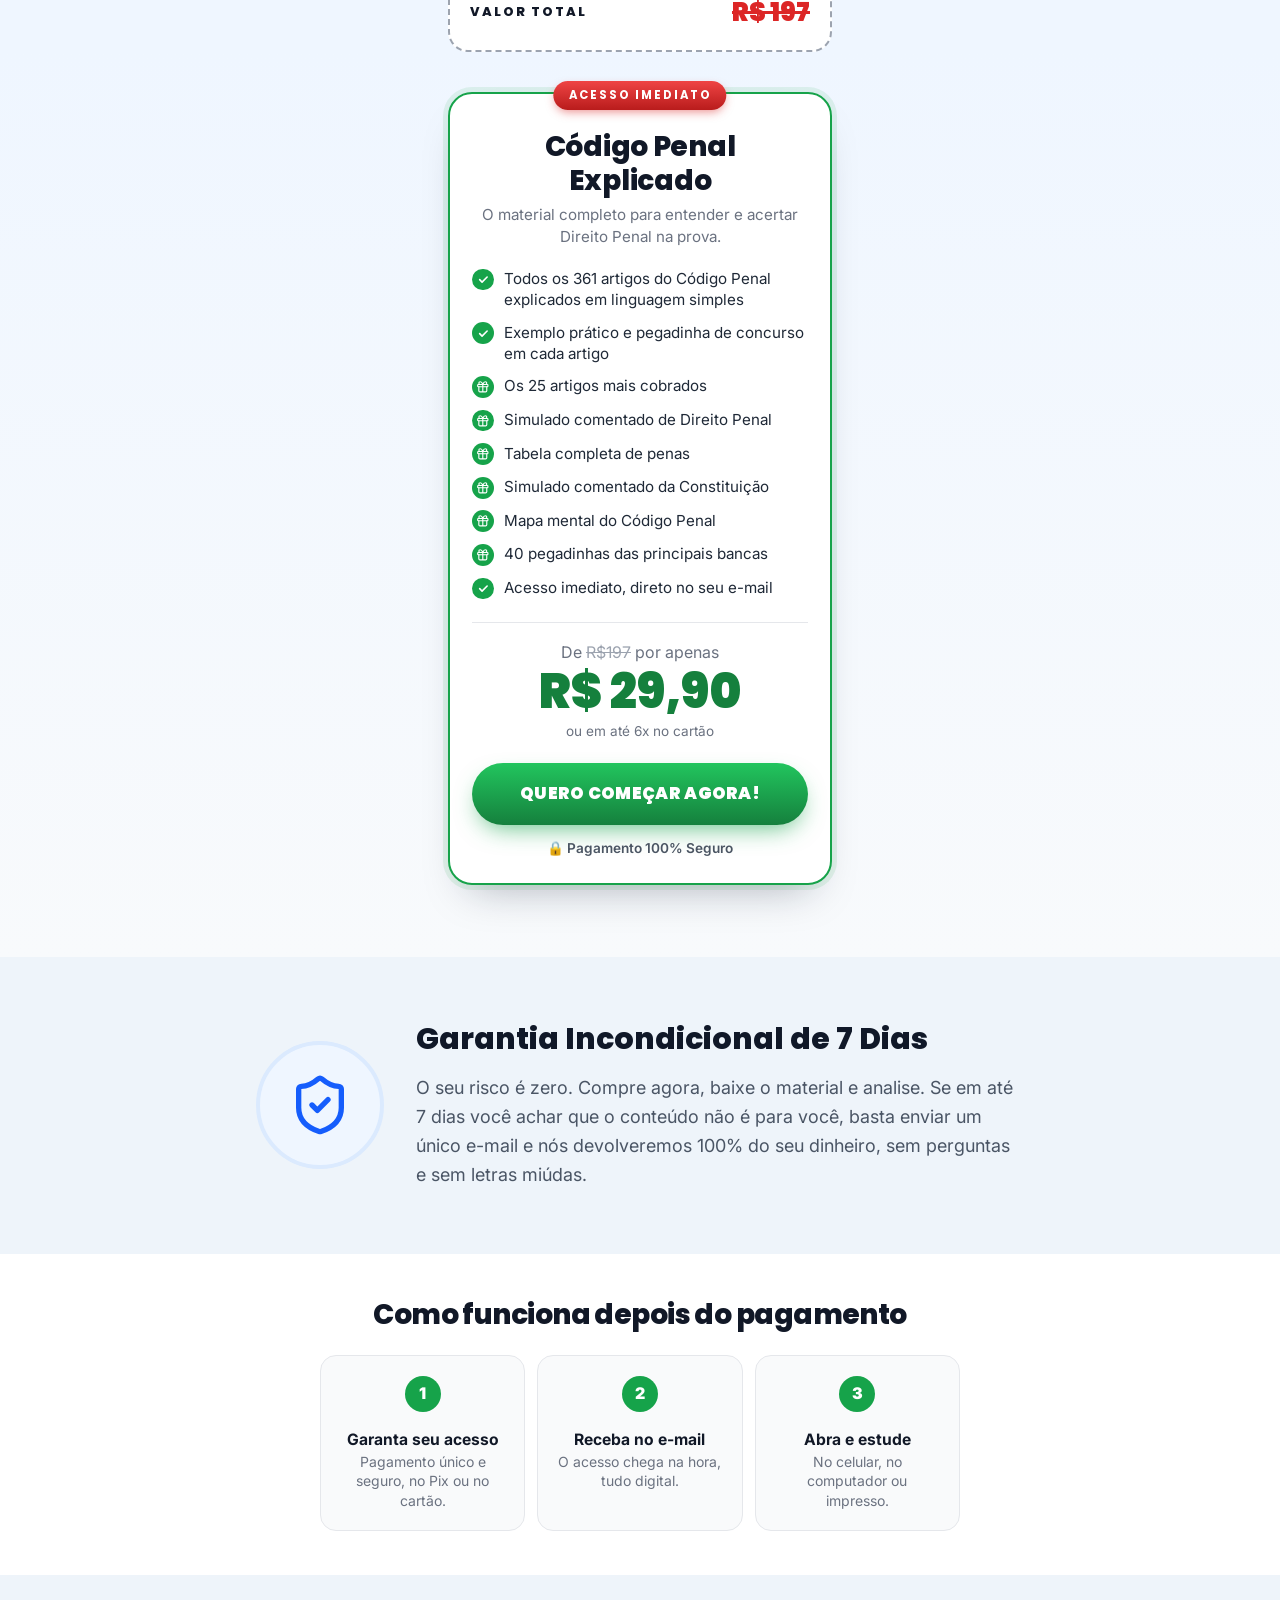
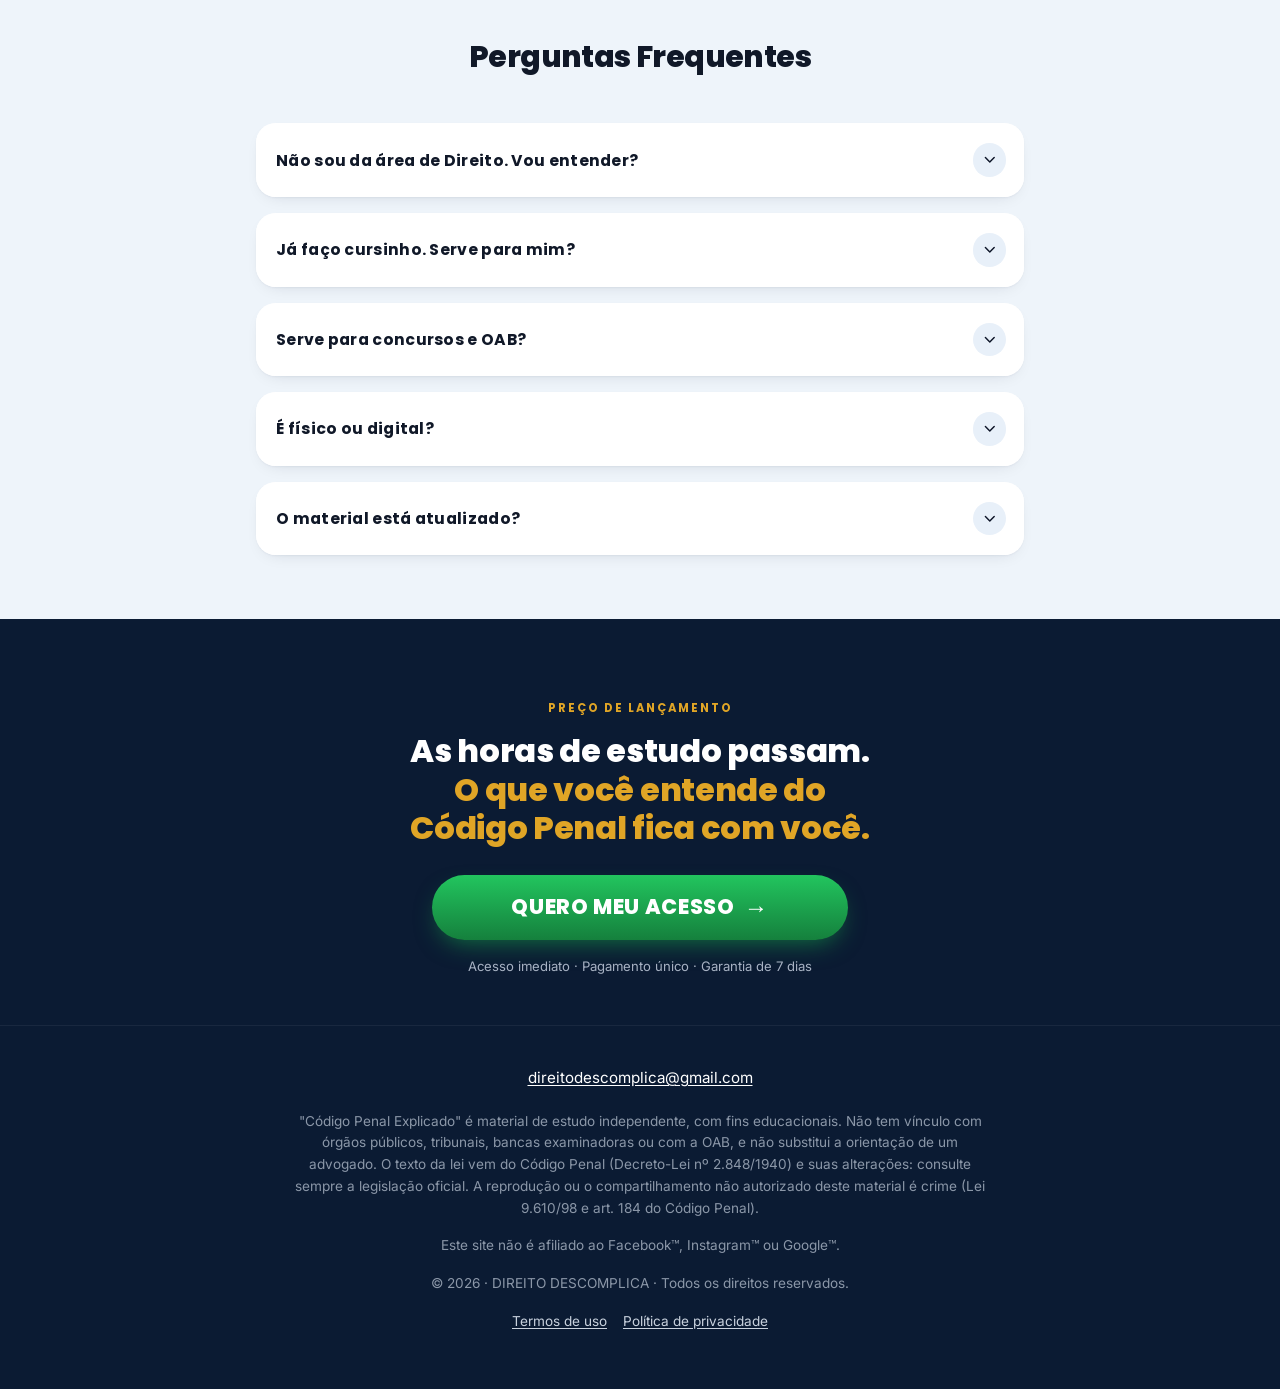
==== commit fb2b38ee: "Utmizey trocada para o novo dashboard em todas as páginas Co-Authored-By: Claude Opus 5.5 <noreply@a" ====
--- a/index.html
+++ b/index.html
@@ -3,8 +3,8 @@
   <head>
     <meta charset="utf-8">
     <meta name="viewport" content="width=device-width, initial-scale=1.0">
-    <script src="https://utmizey.com.br/v3/utmizey.js" data-utmizey-id="f74967ea-33e1-4a2a-aa40-24873eb88c4c" defer></script>
-    <script src="https://utmizey.com.br/v3/pixel.js" data-utmizey-pixel="99d56e5e-07d9-4719-a9d8-e78e670f6ea5" defer></script>
+    <script src="https://utmizey.com.br/v3/utmizey.js" data-utmizey-id="cf27b322-da27-4d6e-b2ea-458f156b24b7" defer></script>
+    <script src="https://utmizey.com.br/v3/pixel.js" data-utmizey-pixel="6fd1f375-8a41-4c3f-b0ee-1b8749f5aa23" defer></script>
     <title>Código Penal Explicado de Forma Simples</title>
     <meta name="description" content="Todos os 361 artigos do Código Penal explicados de forma simples e visual.">
     <meta property="og:title" content="Código Penal Explicado">
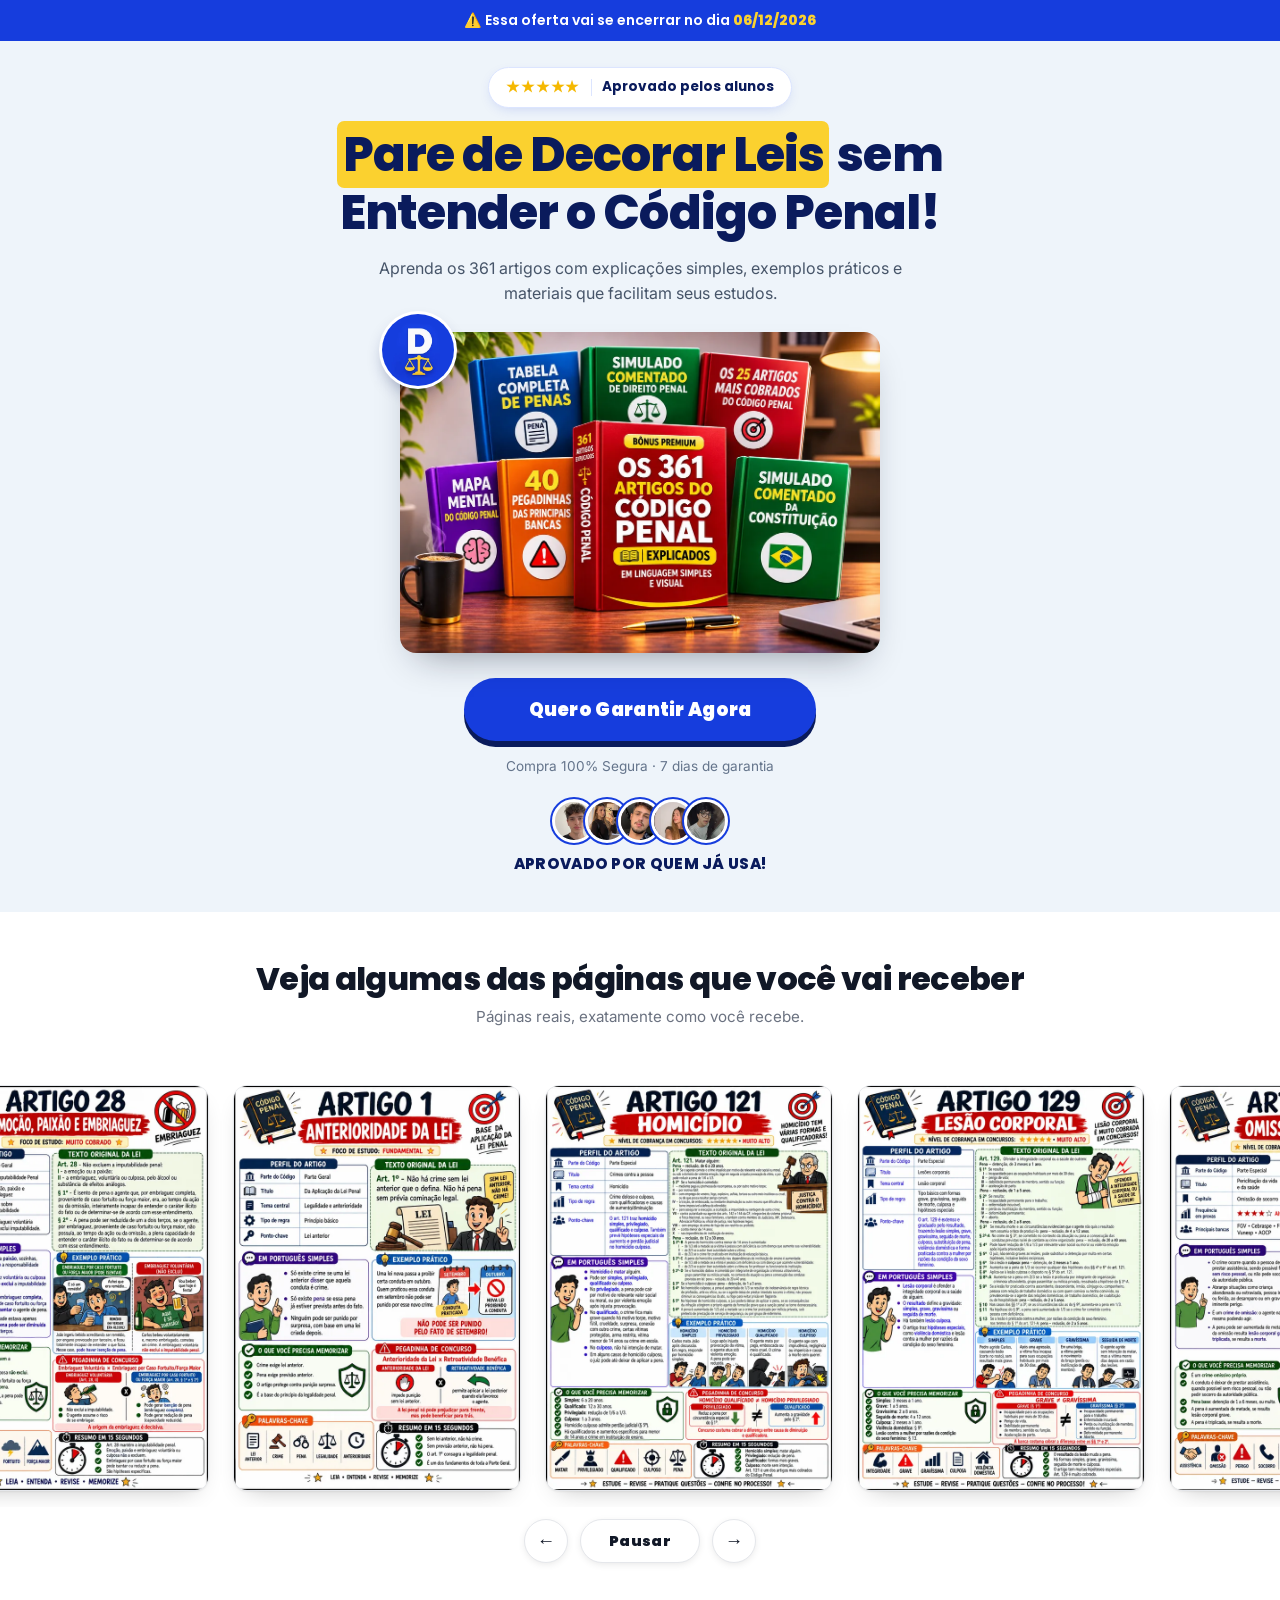
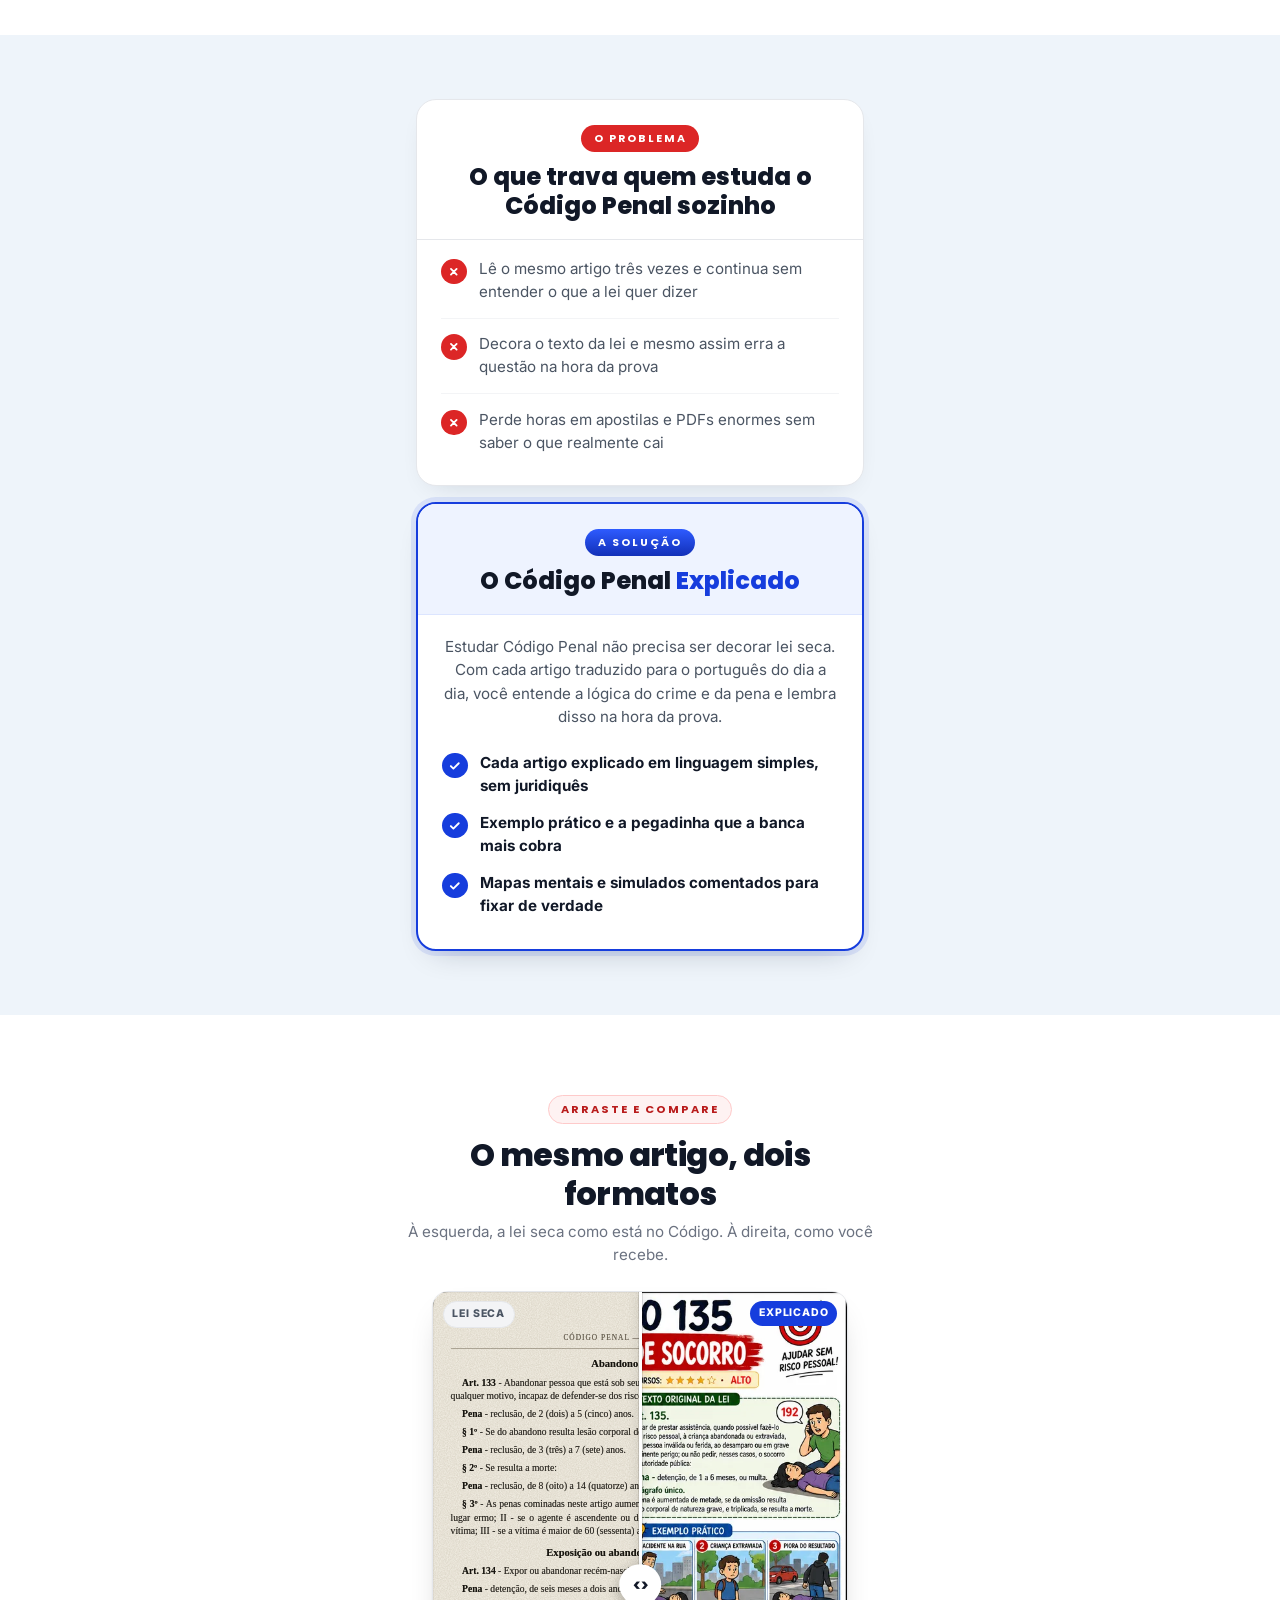
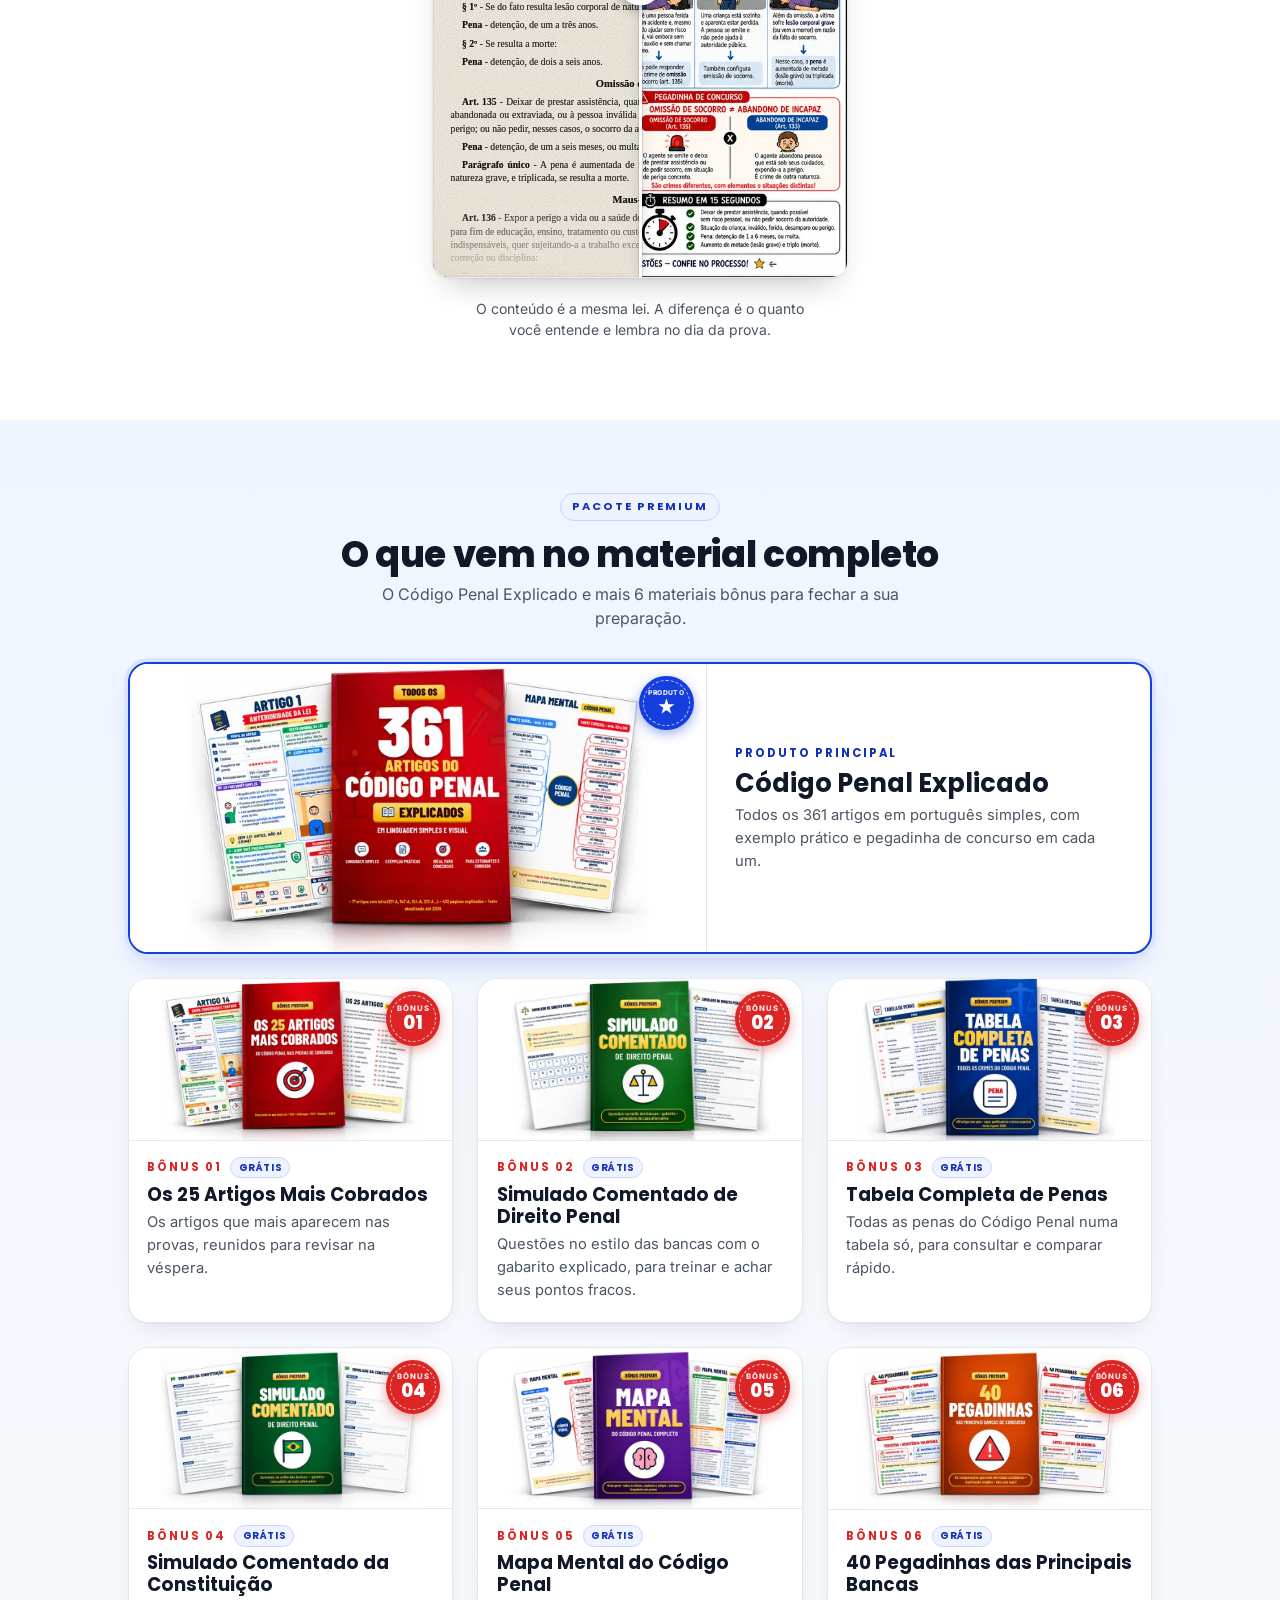
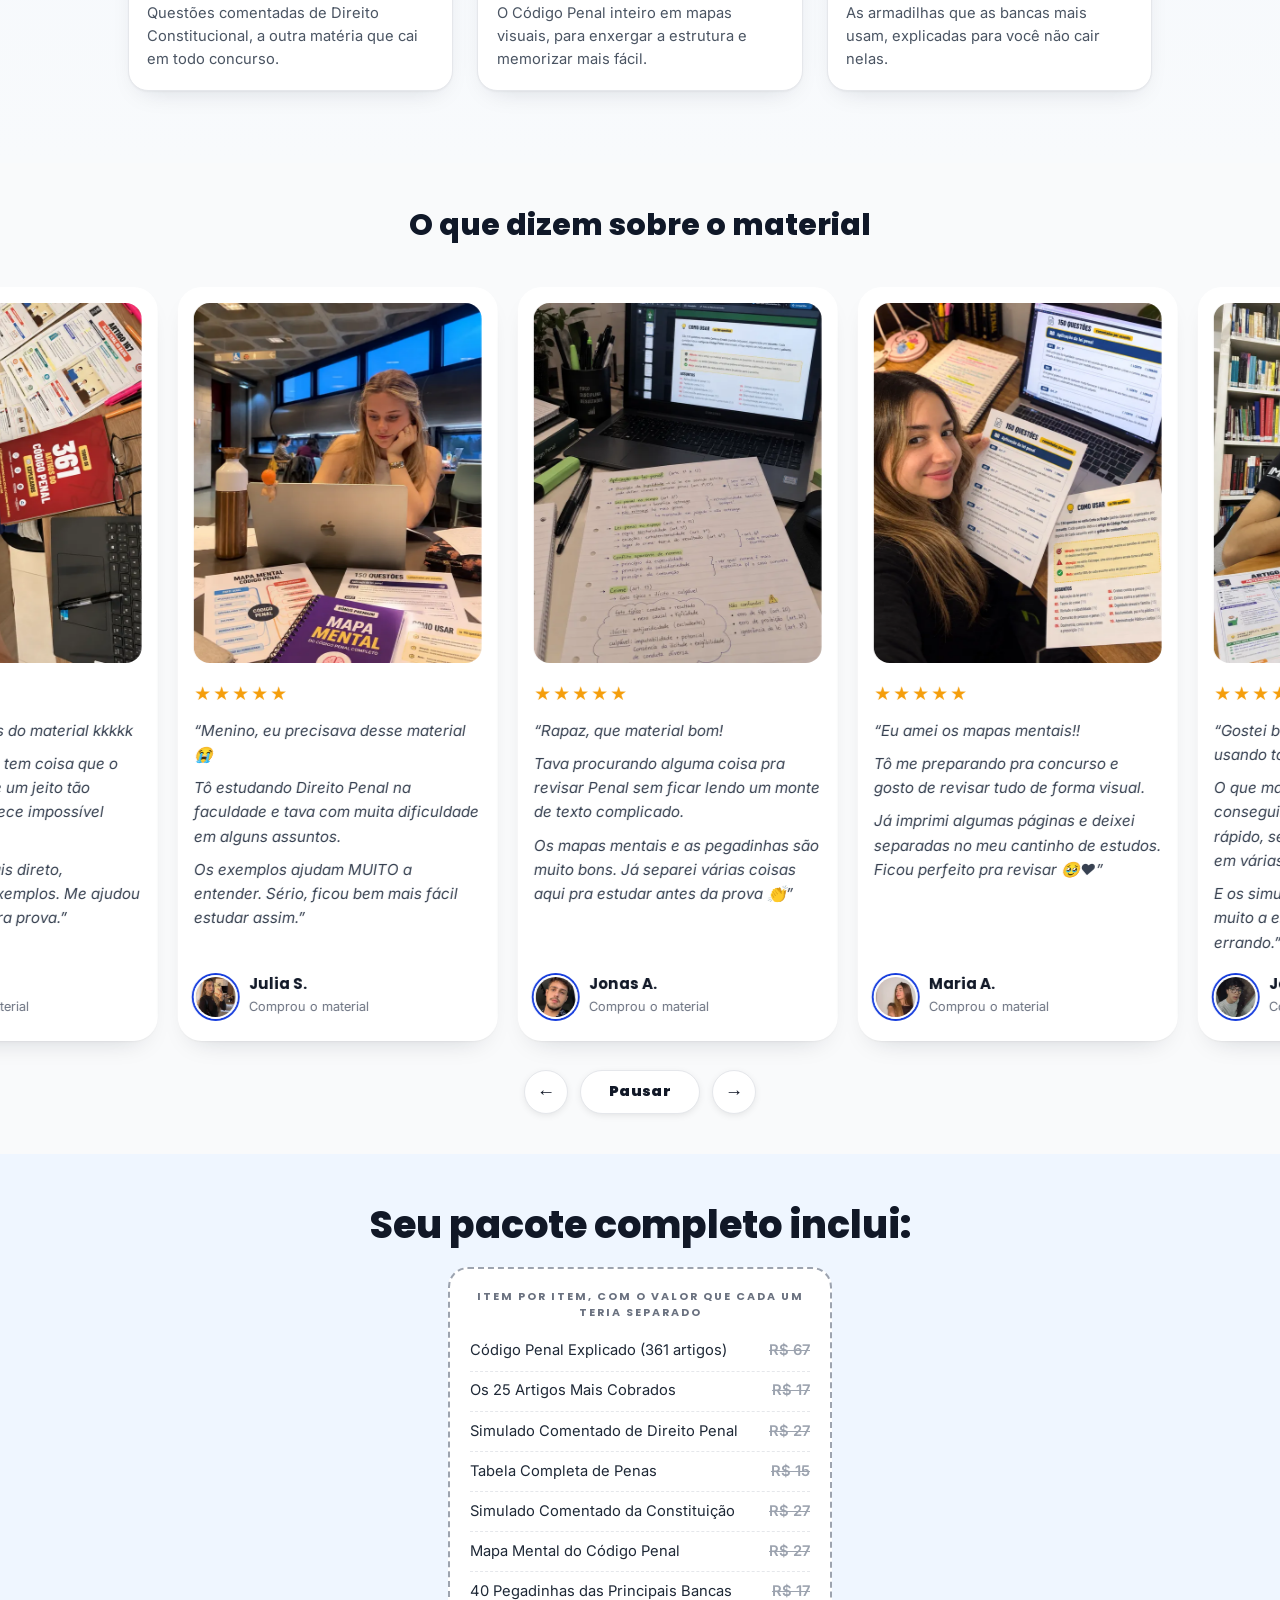
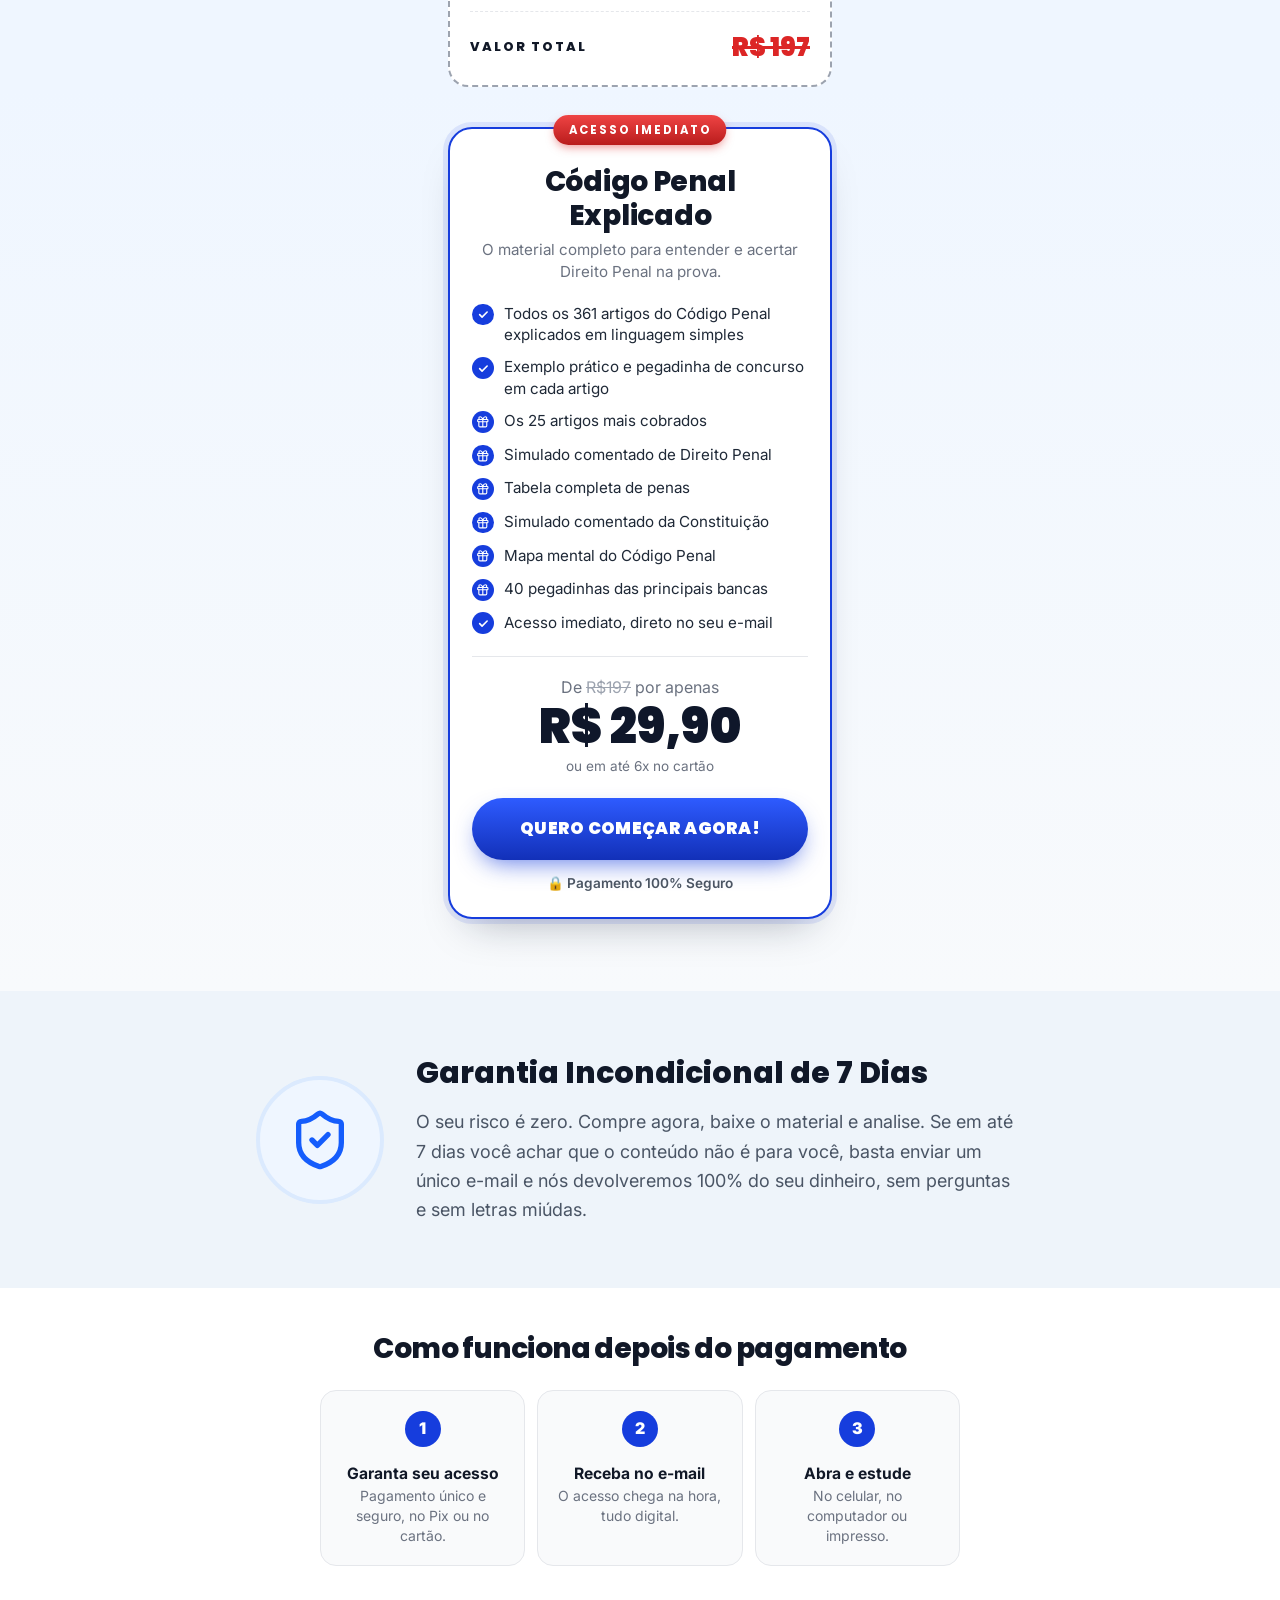
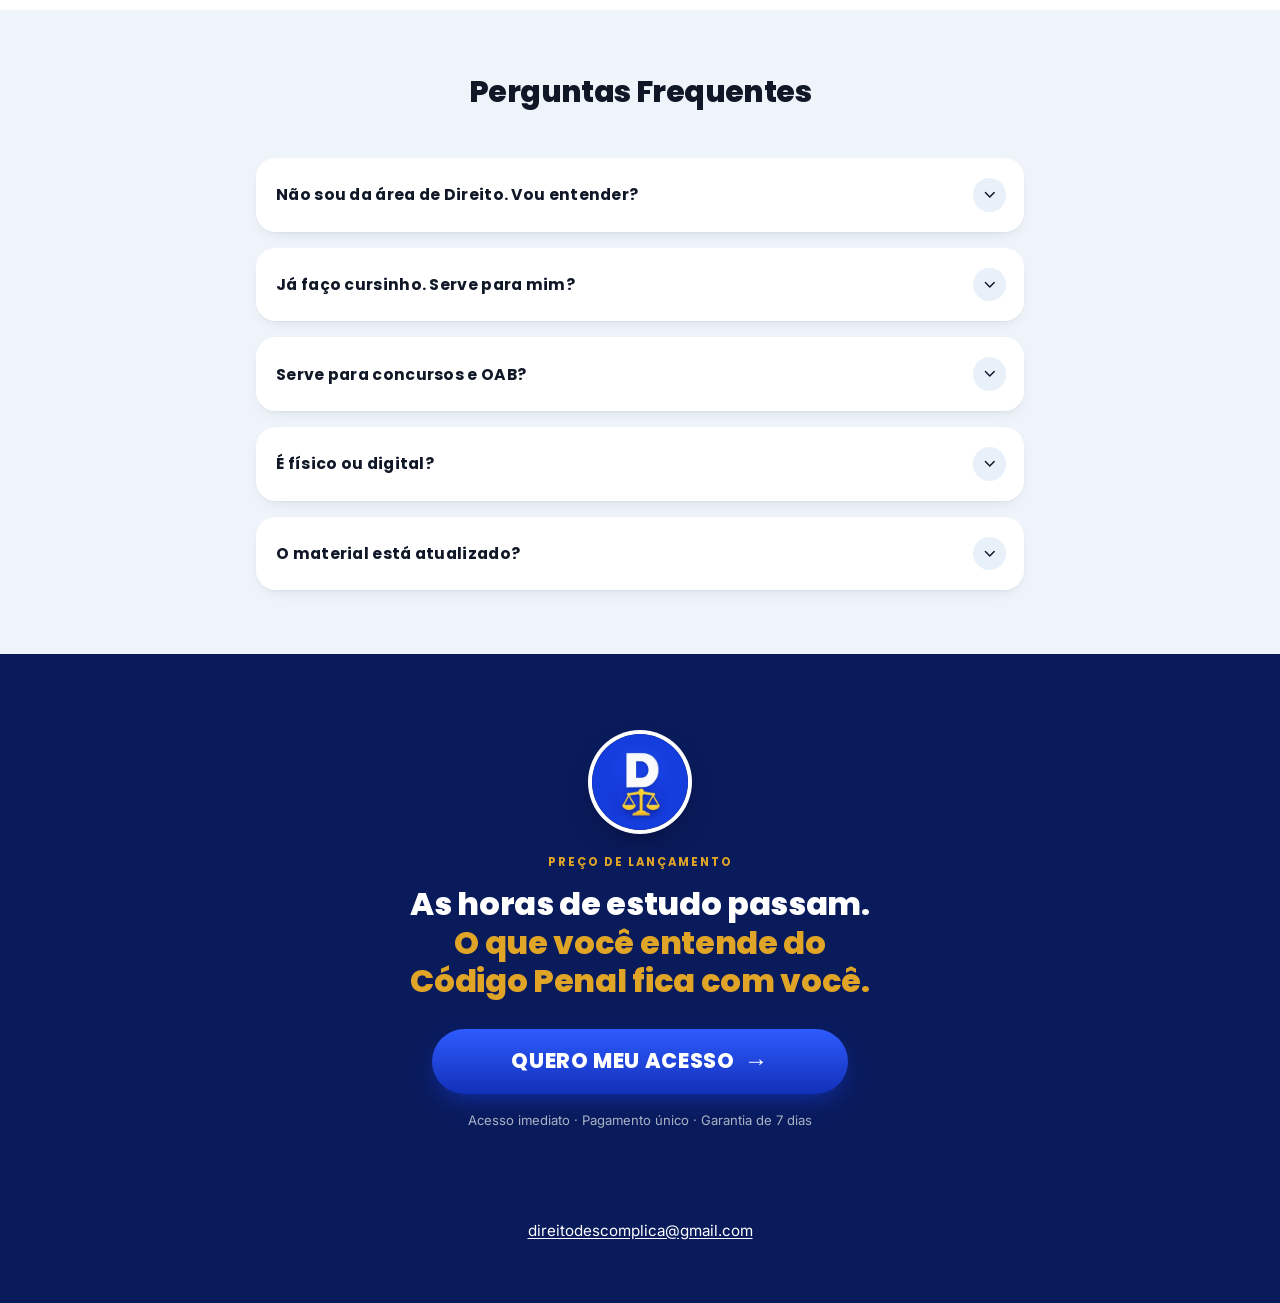
==== commit b5725be9: "Topo novo igual à referência, identidade azul no site, logo no topo e no fim, rodapé só com e-mail C" ====
--- a/index.html
+++ b/index.html
@@ -21,12 +21,12 @@
     <link rel="apple-touch-icon" href="img/apple-touch-icon.png">
     <meta name="theme-color" content="#dc2626">
     <link rel="preload" as="image" href="img/header.webp" fetchpriority="high">
-    <script type="module" src="js/index-2CjdRaMa.js?v=202611062300"></script>
+    <script type="module" src="js/index-2CjdRaMa.js?v=202611071300"></script>
     <script src="js/depoimentos.js?v=202611062200" defer></script>
     <link rel="preconnect" href="https://fonts.googleapis.com">
     <link rel="preconnect" href="https://fonts.gstatic.com" crossorigin>
     <link rel="stylesheet" href="https://fonts.googleapis.com/css2?family=Inter:wght@400;500;600;700;800;900&family=Poppins:wght@400;500;600;700;800;900&display=swap">
-    <link rel="stylesheet" href="css/index-DxMgAhFP.css?v=202611062200">
+    <link rel="stylesheet" href="css/index-DxMgAhFP.css?v=202611071310">
   </head>
   <body>
     <div id="root"></div>
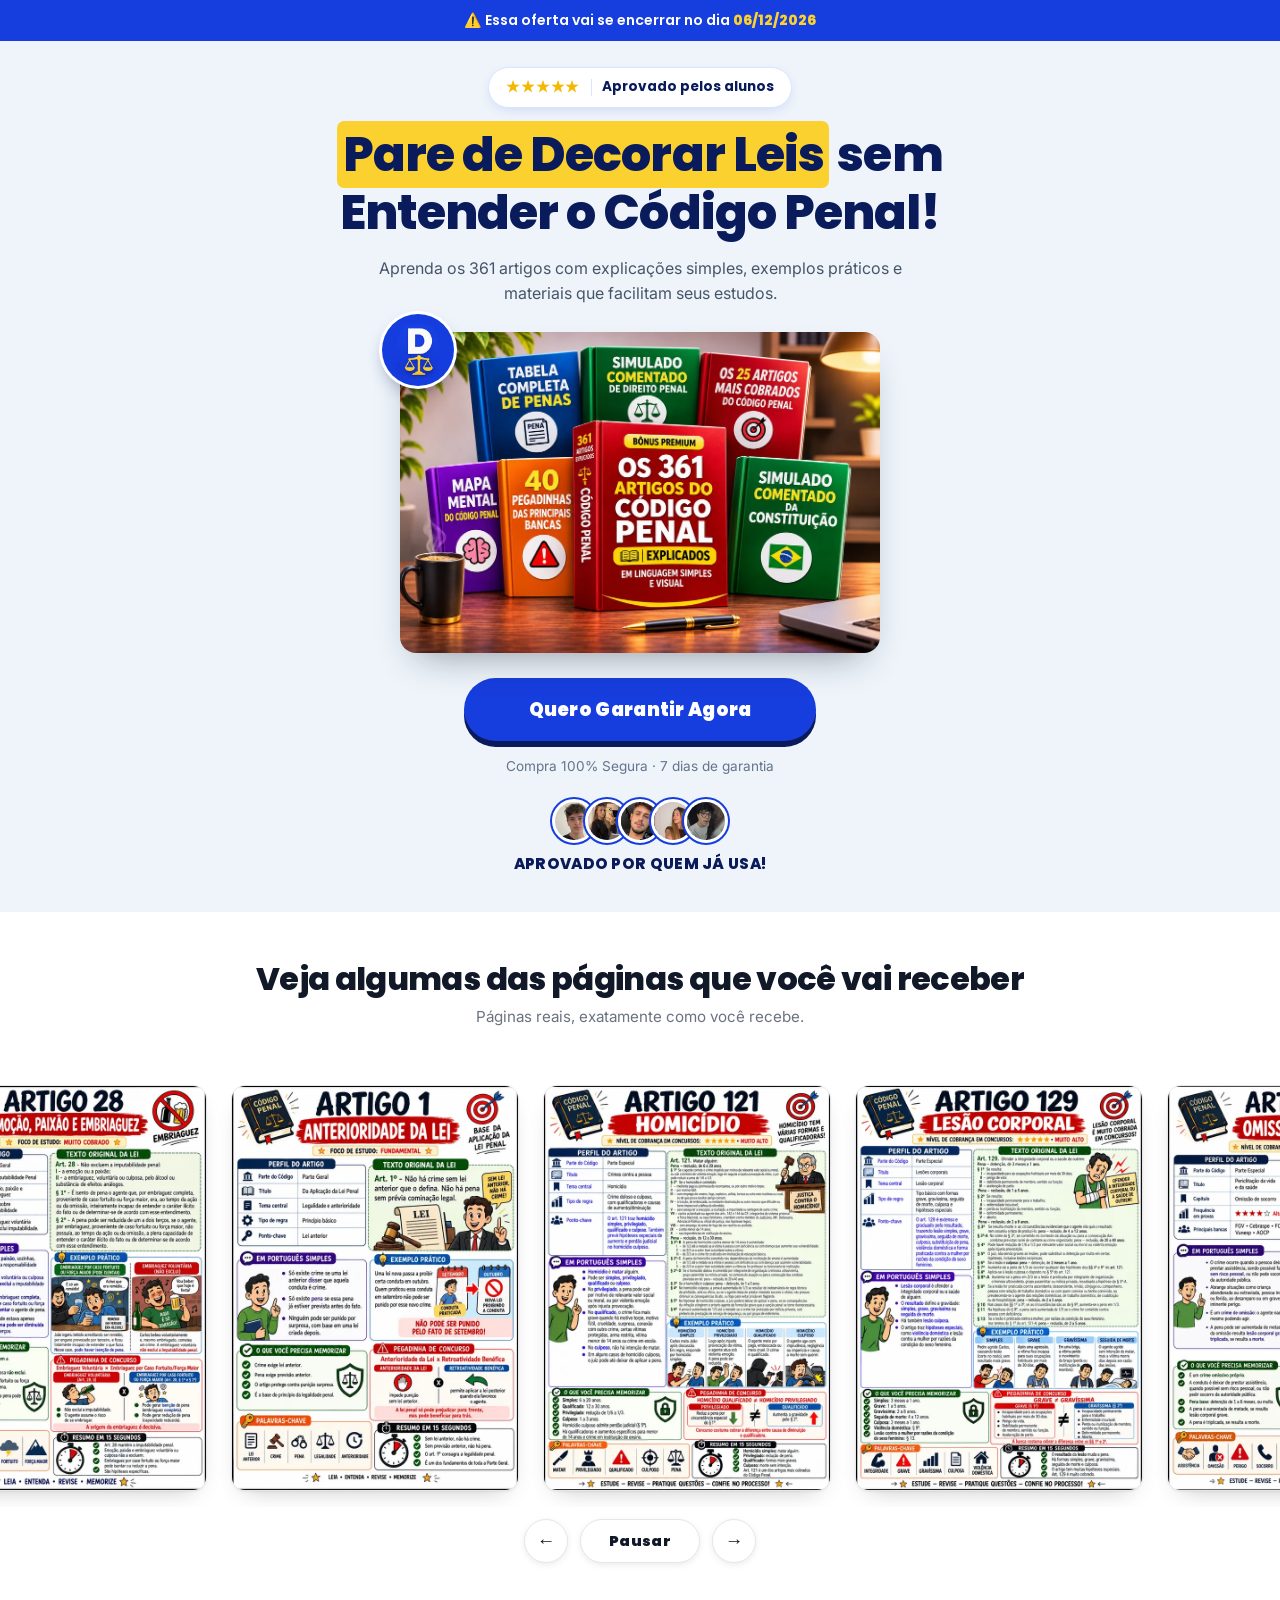
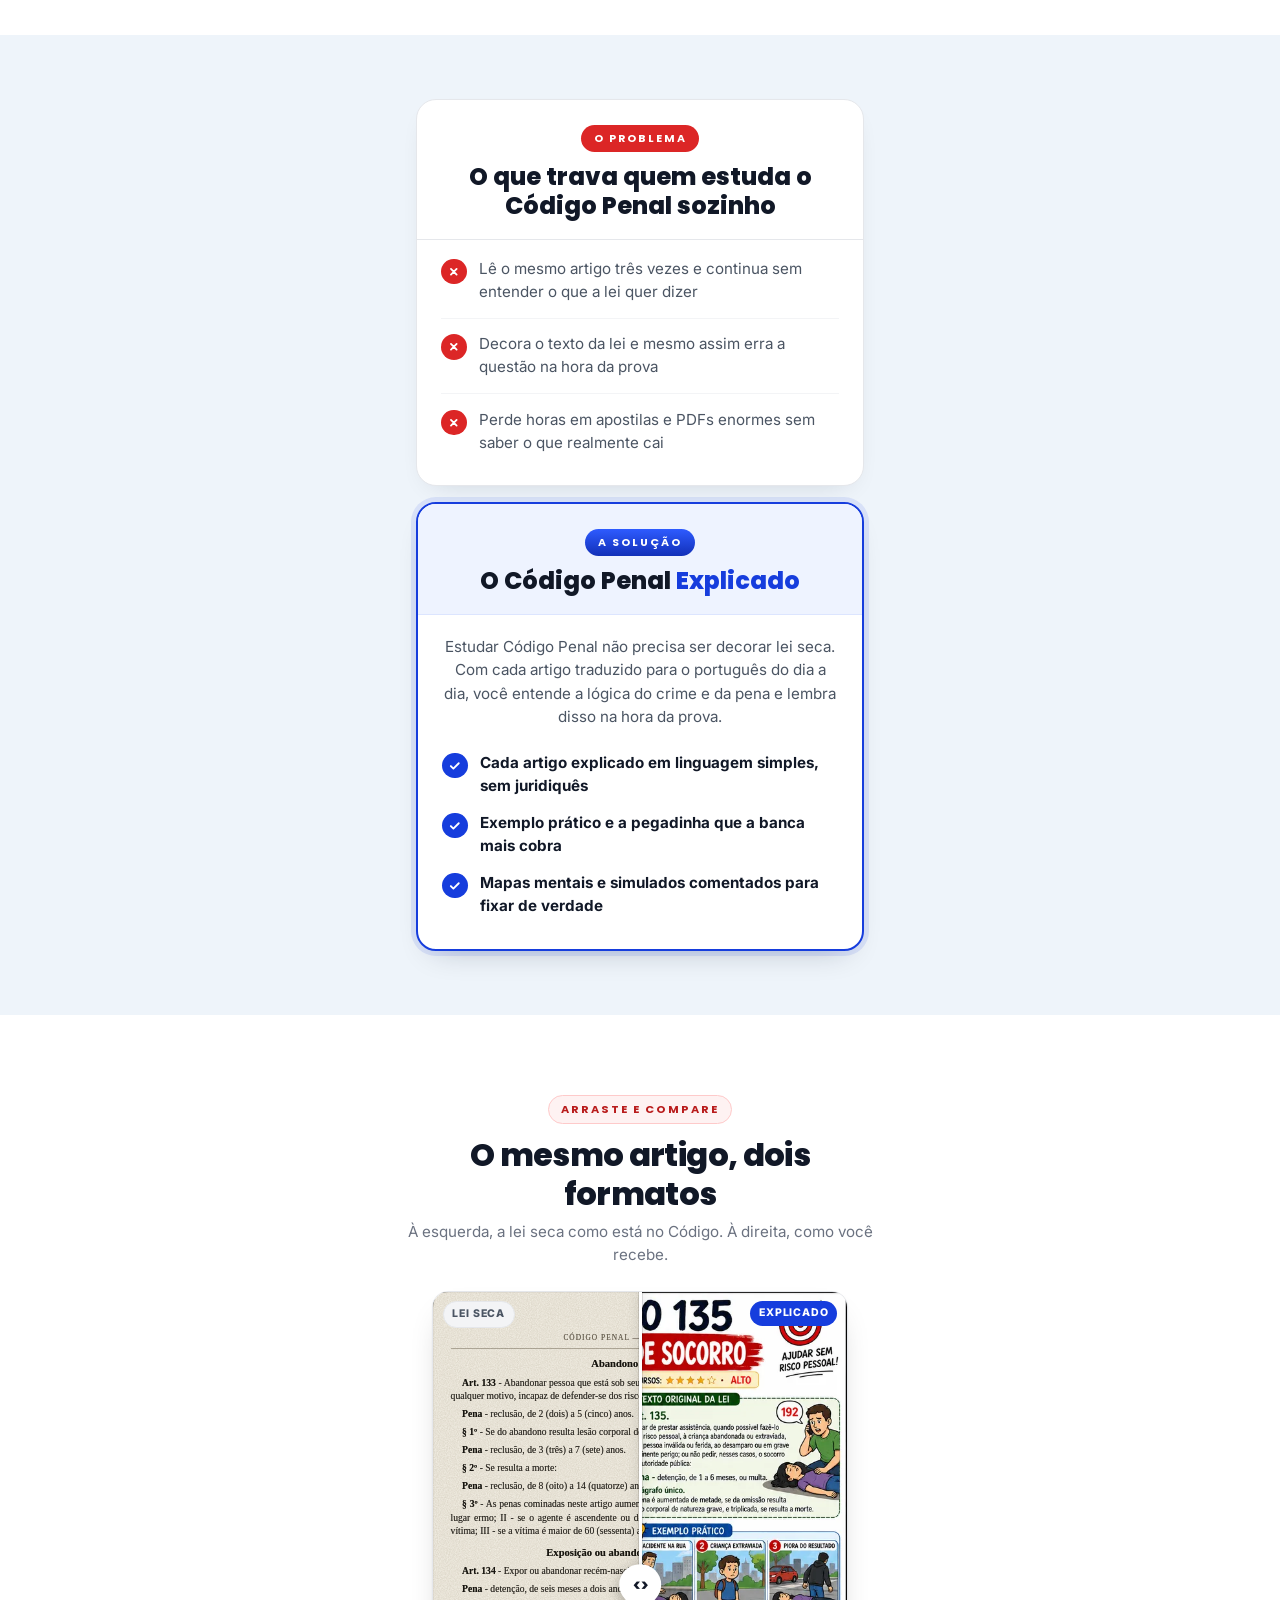
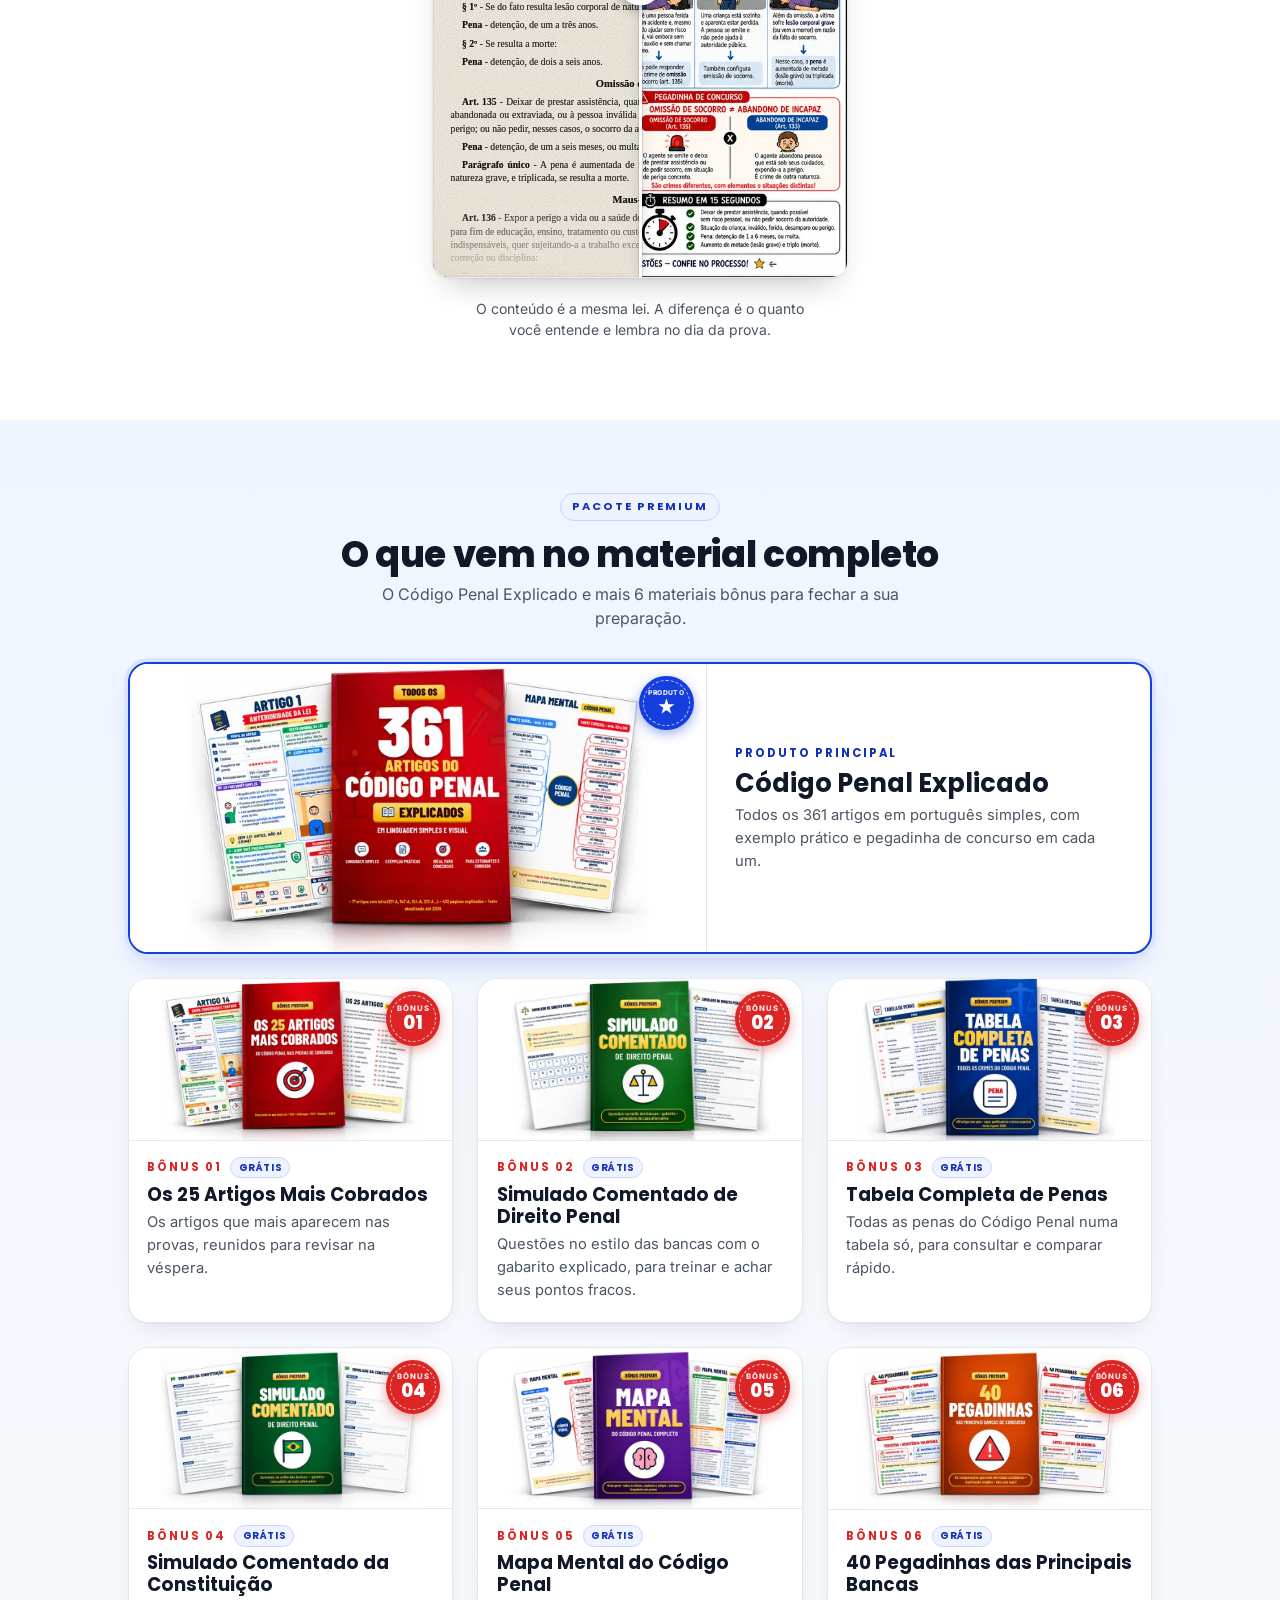
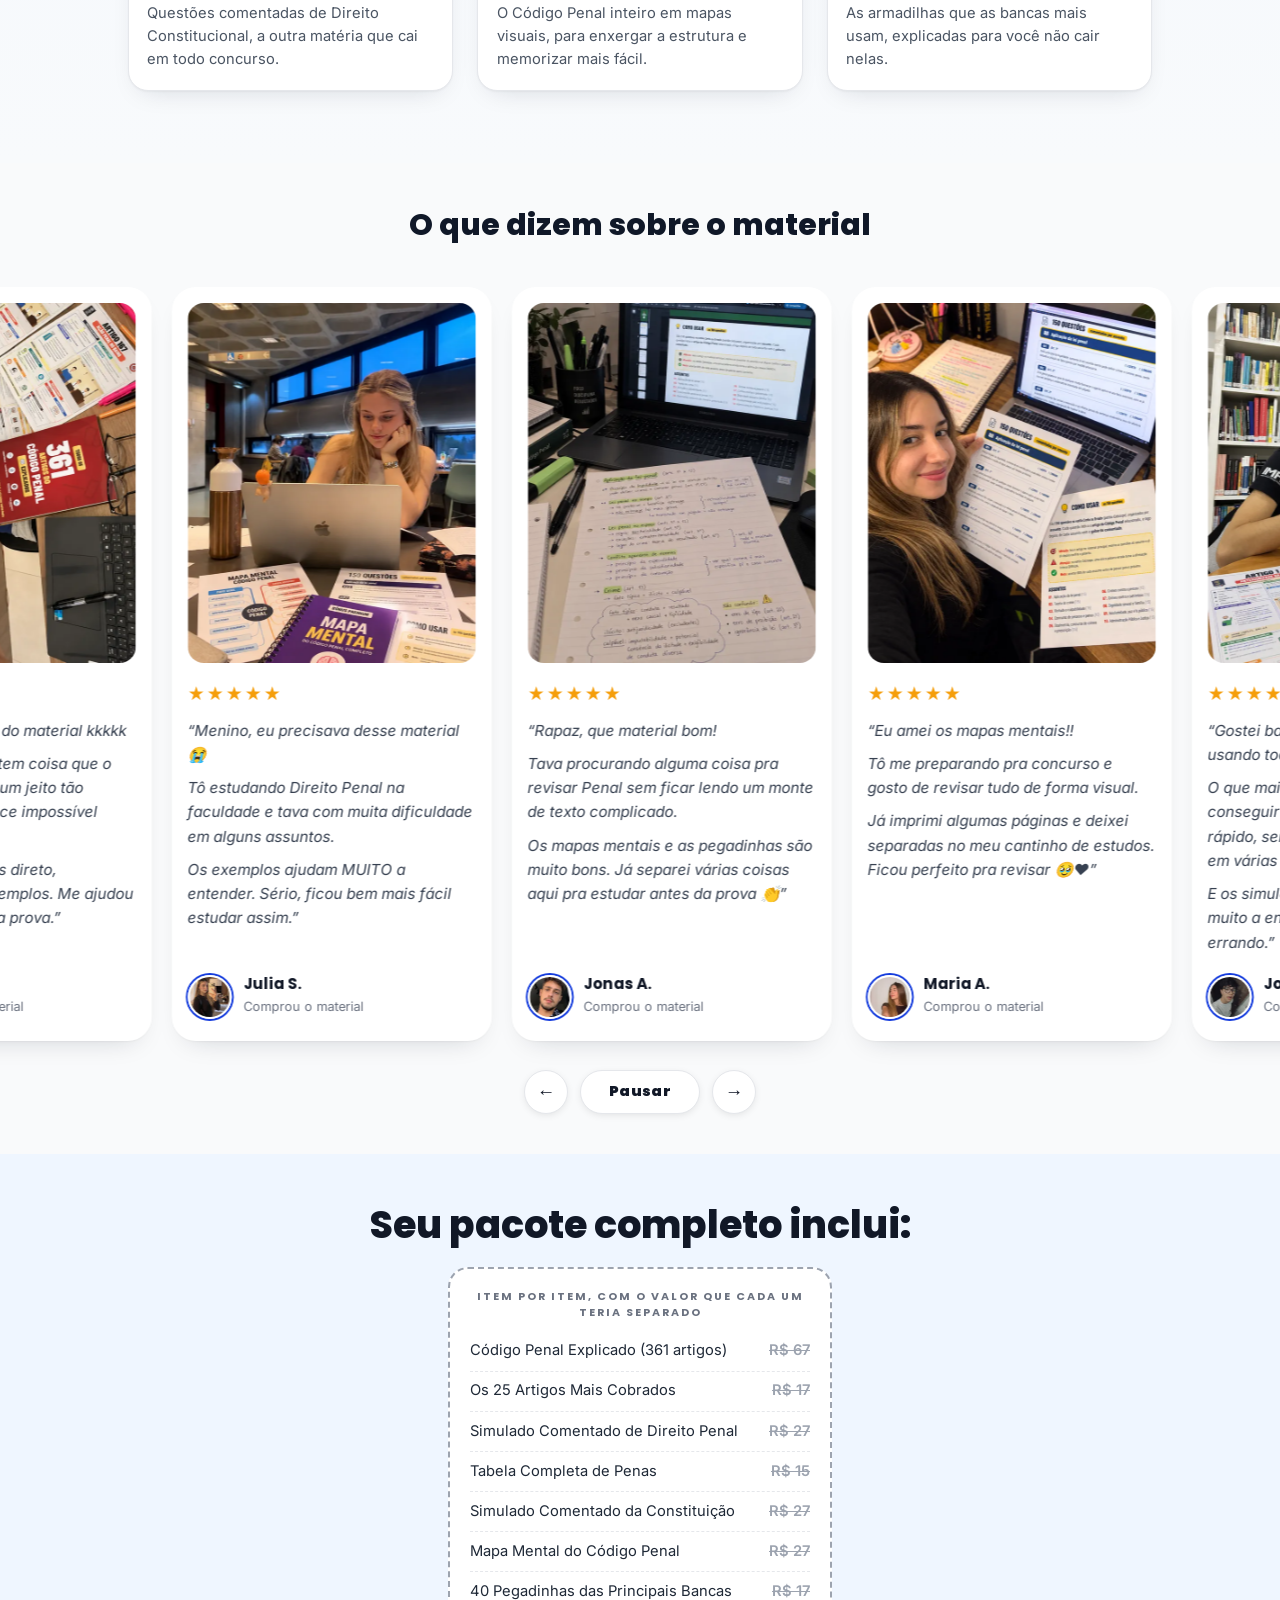
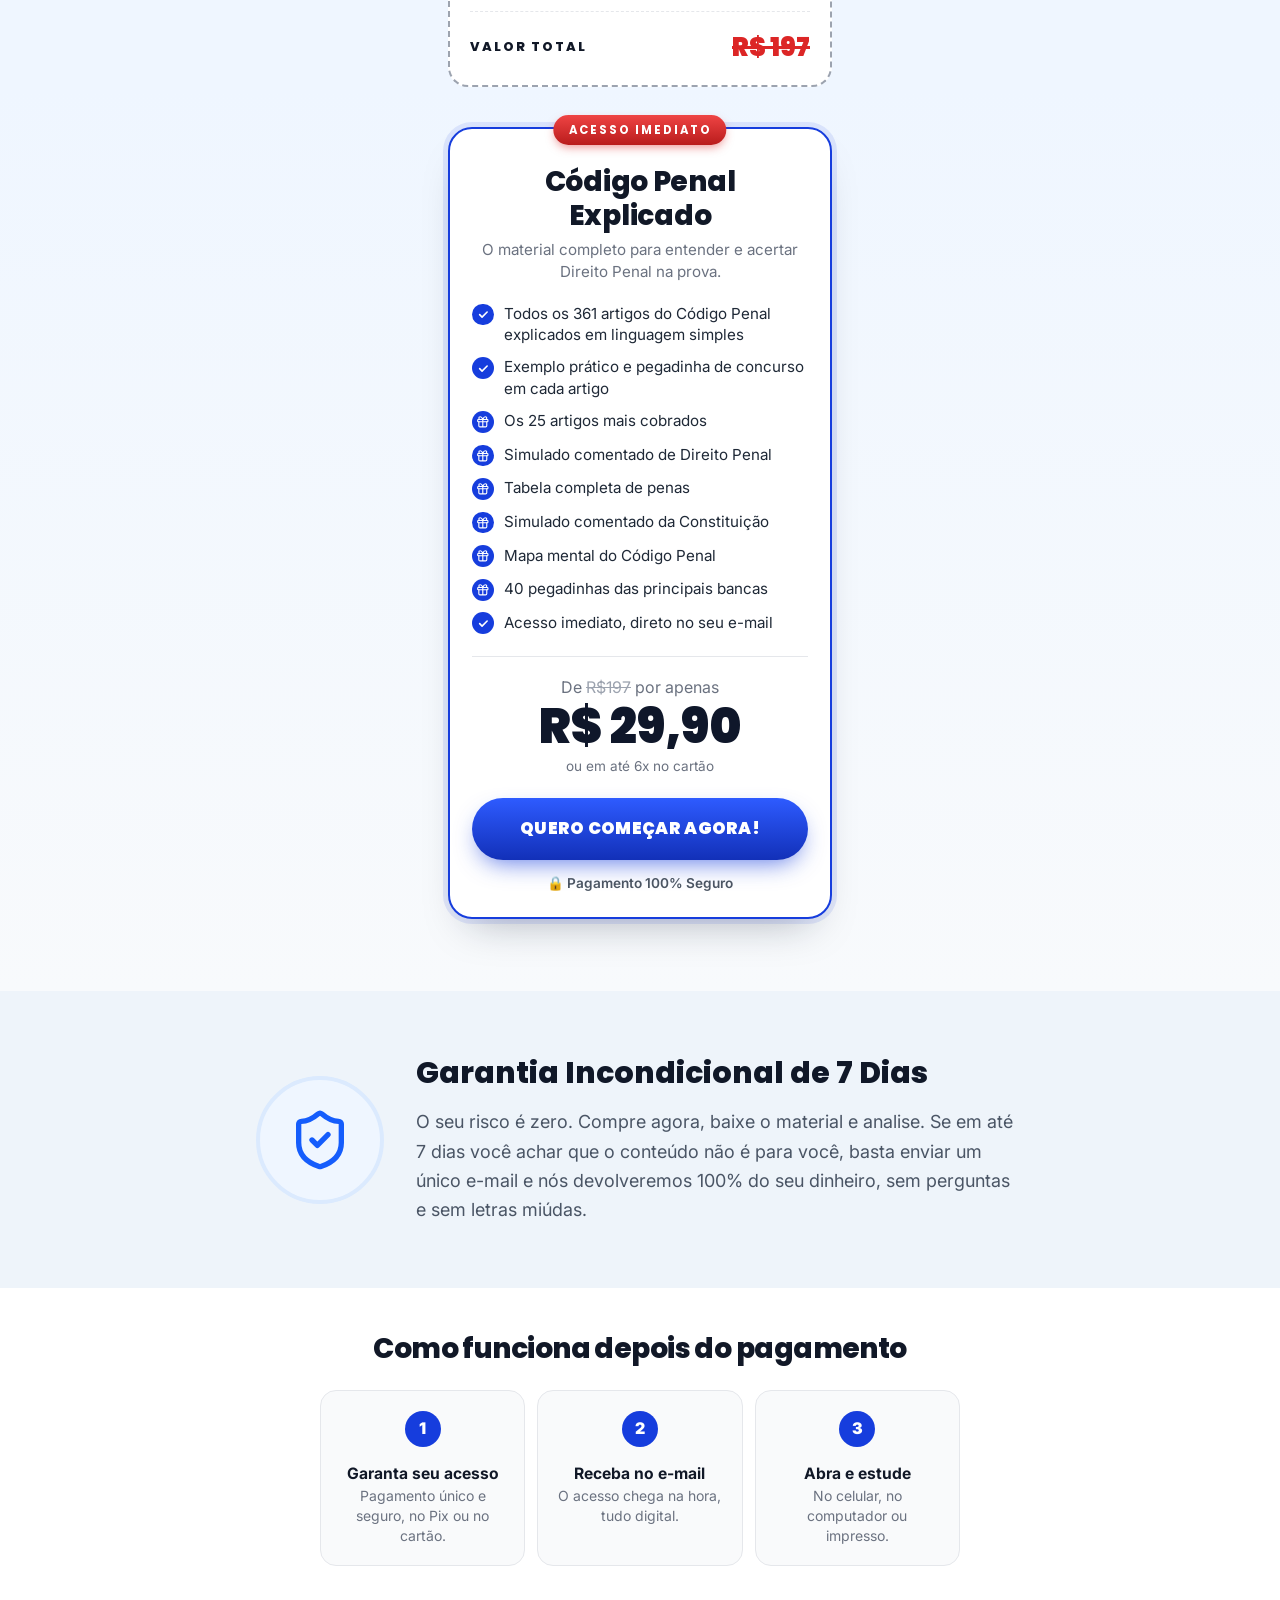
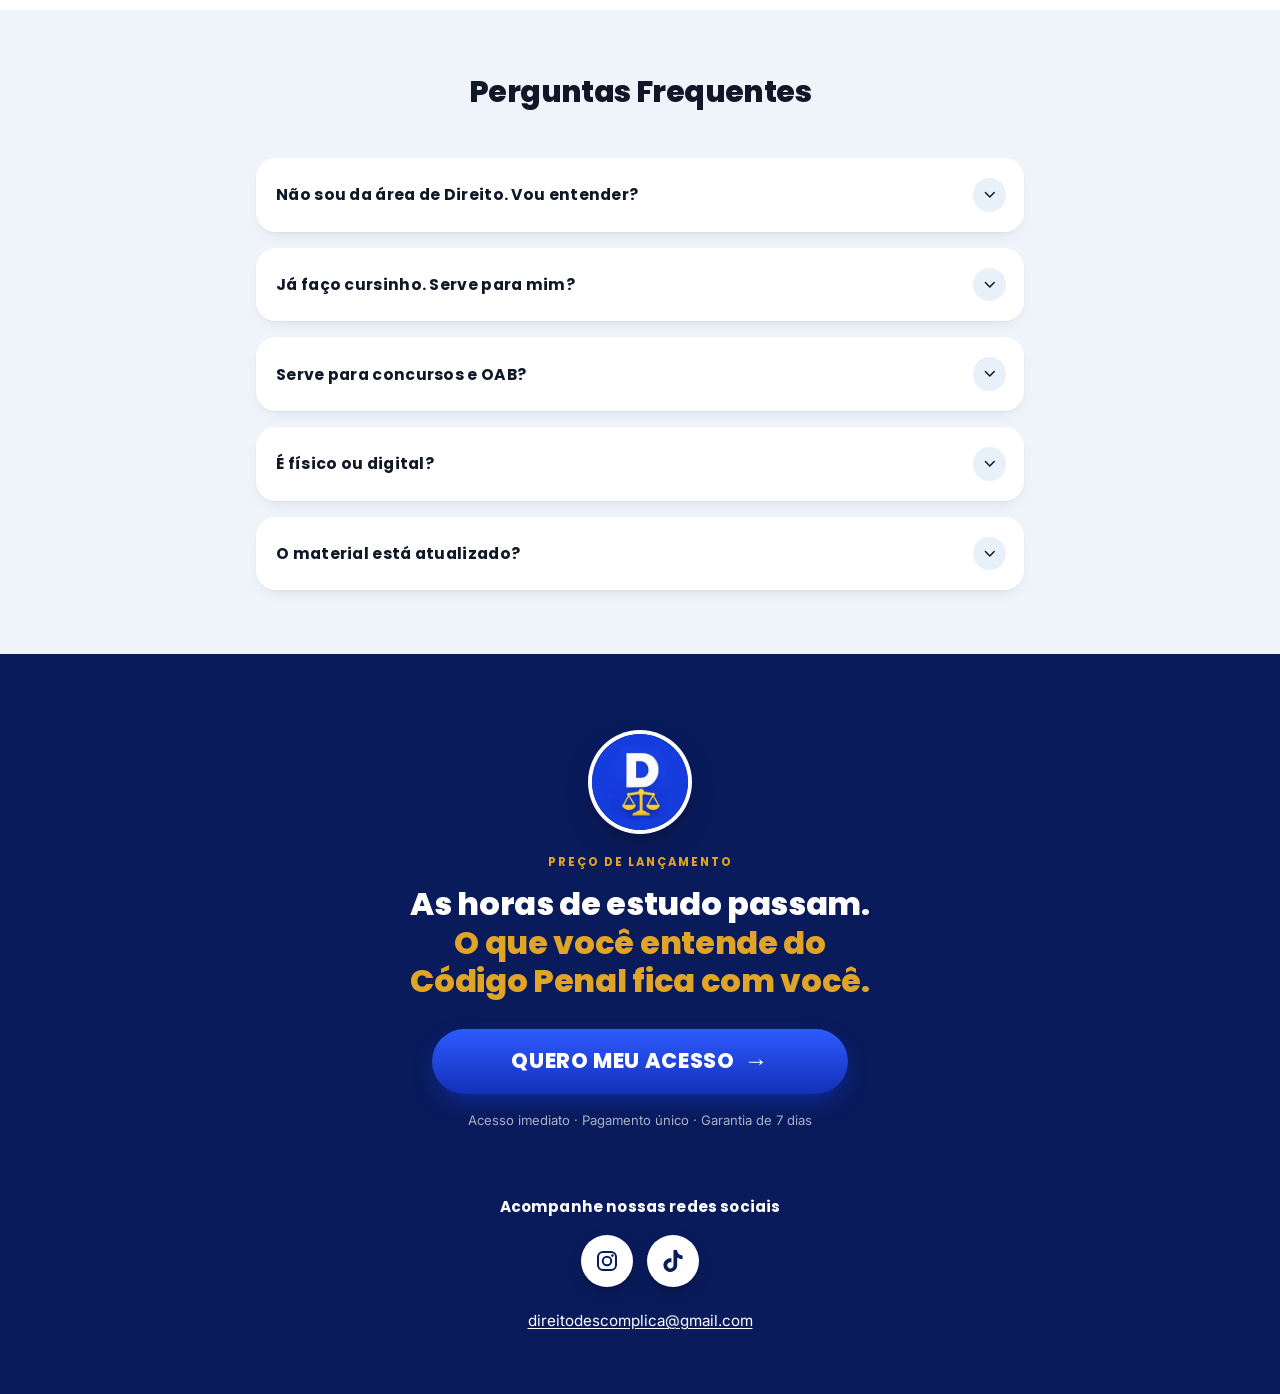
==== commit 35c1a036: "Pulsação leve no topo e redes sociais (Instagram e TikTok) no rodapé Co-Authored-By: Claude Opus 5.5" ====
--- a/index.html
+++ b/index.html
@@ -21,12 +21,12 @@
     <link rel="apple-touch-icon" href="img/apple-touch-icon.png">
     <meta name="theme-color" content="#dc2626">
     <link rel="preload" as="image" href="img/header.webp" fetchpriority="high">
-    <script type="module" src="js/index-2CjdRaMa.js?v=202611071300"></script>
+    <script type="module" src="js/index-2CjdRaMa.js?v=202611071400"></script>
     <script src="js/depoimentos.js?v=202611062200" defer></script>
     <link rel="preconnect" href="https://fonts.googleapis.com">
     <link rel="preconnect" href="https://fonts.gstatic.com" crossorigin>
     <link rel="stylesheet" href="https://fonts.googleapis.com/css2?family=Inter:wght@400;500;600;700;800;900&family=Poppins:wght@400;500;600;700;800;900&display=swap">
-    <link rel="stylesheet" href="css/index-DxMgAhFP.css?v=202611071310">
+    <link rel="stylesheet" href="css/index-DxMgAhFP.css?v=202611071400">
   </head>
   <body>
     <div id="root"></div>
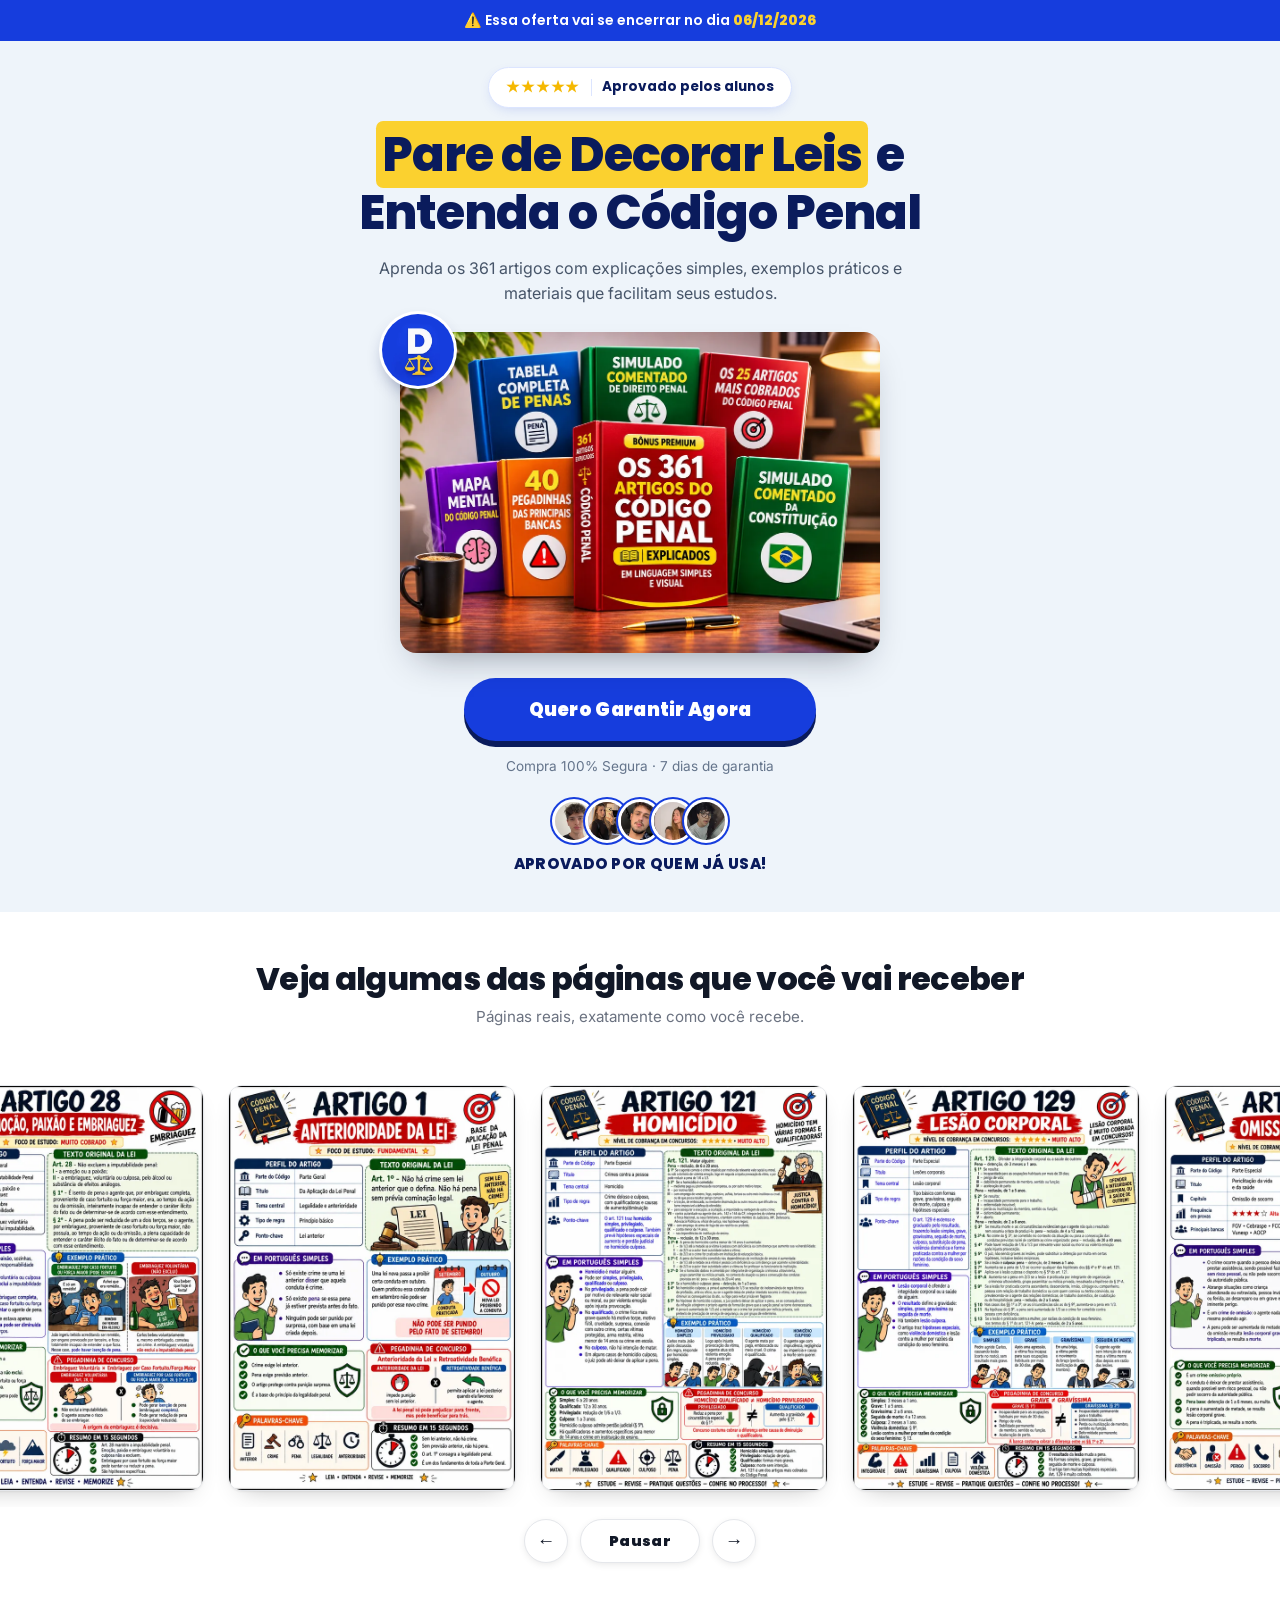
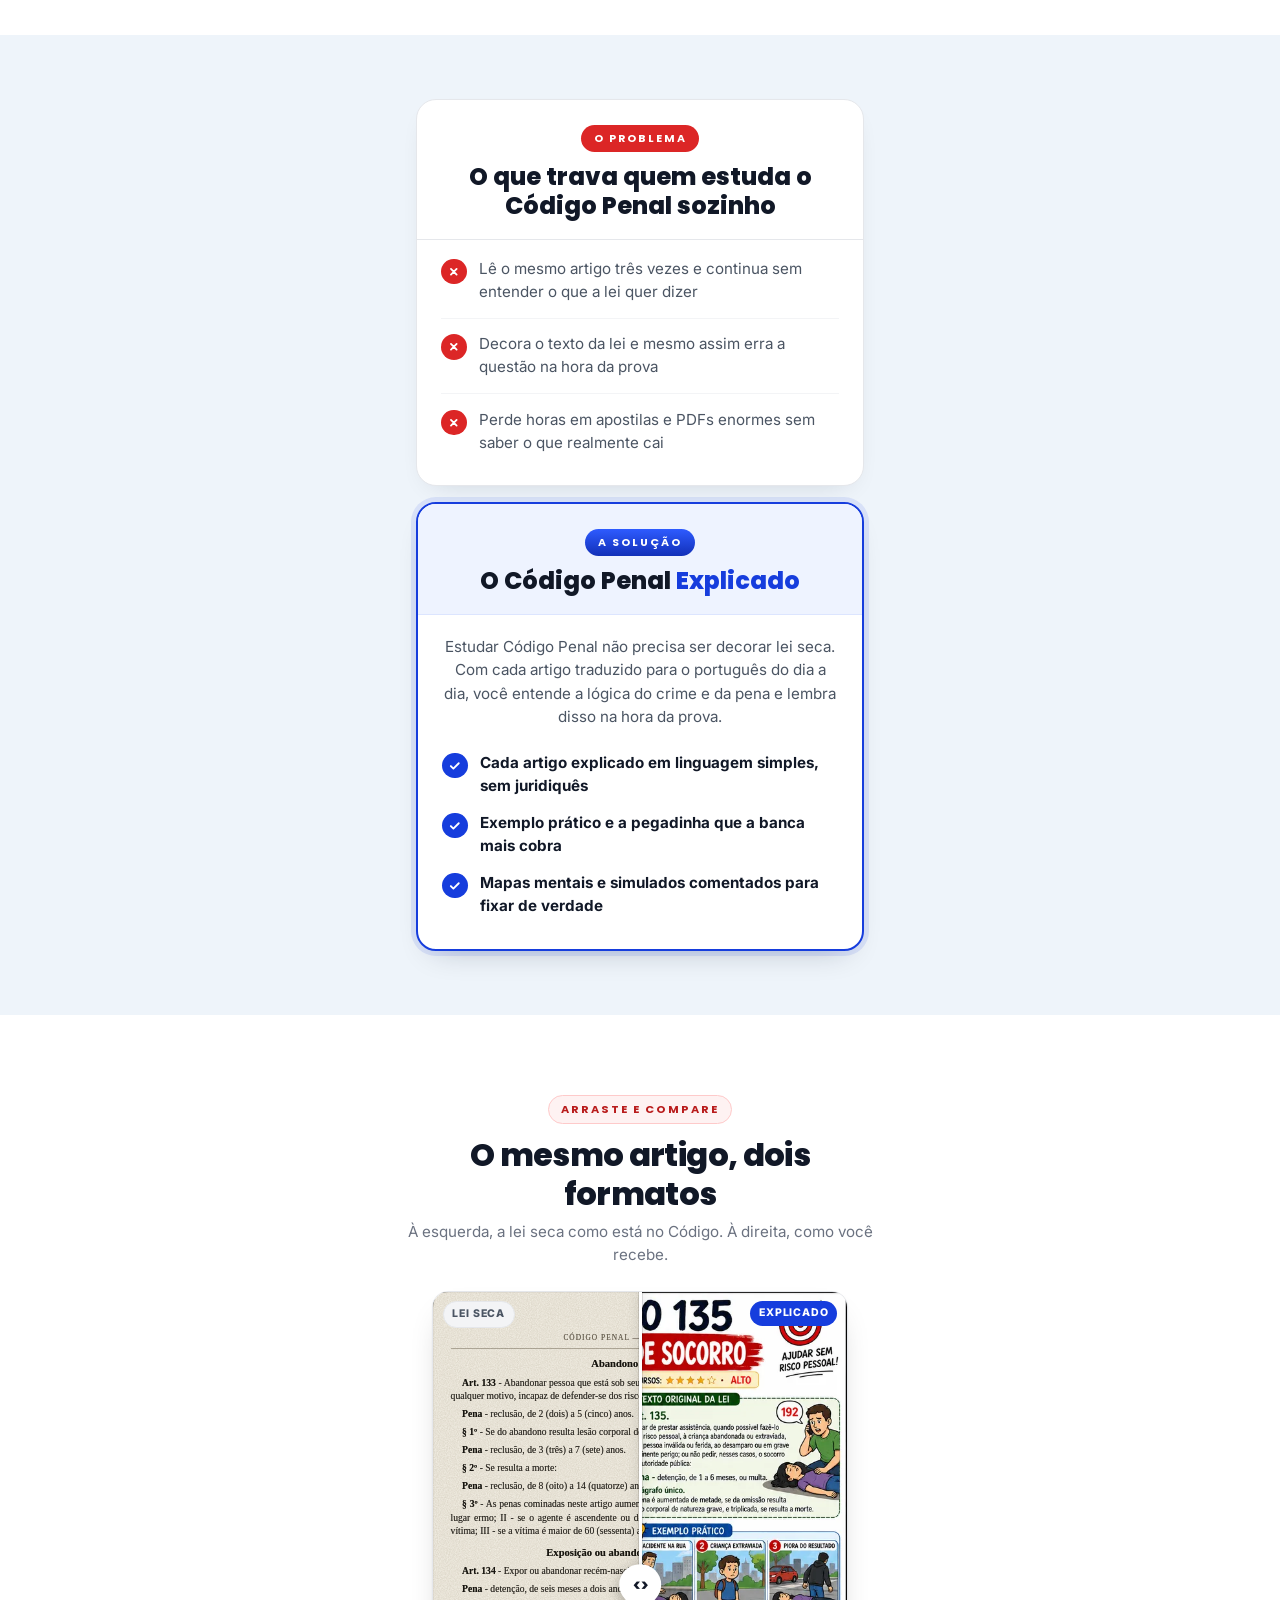
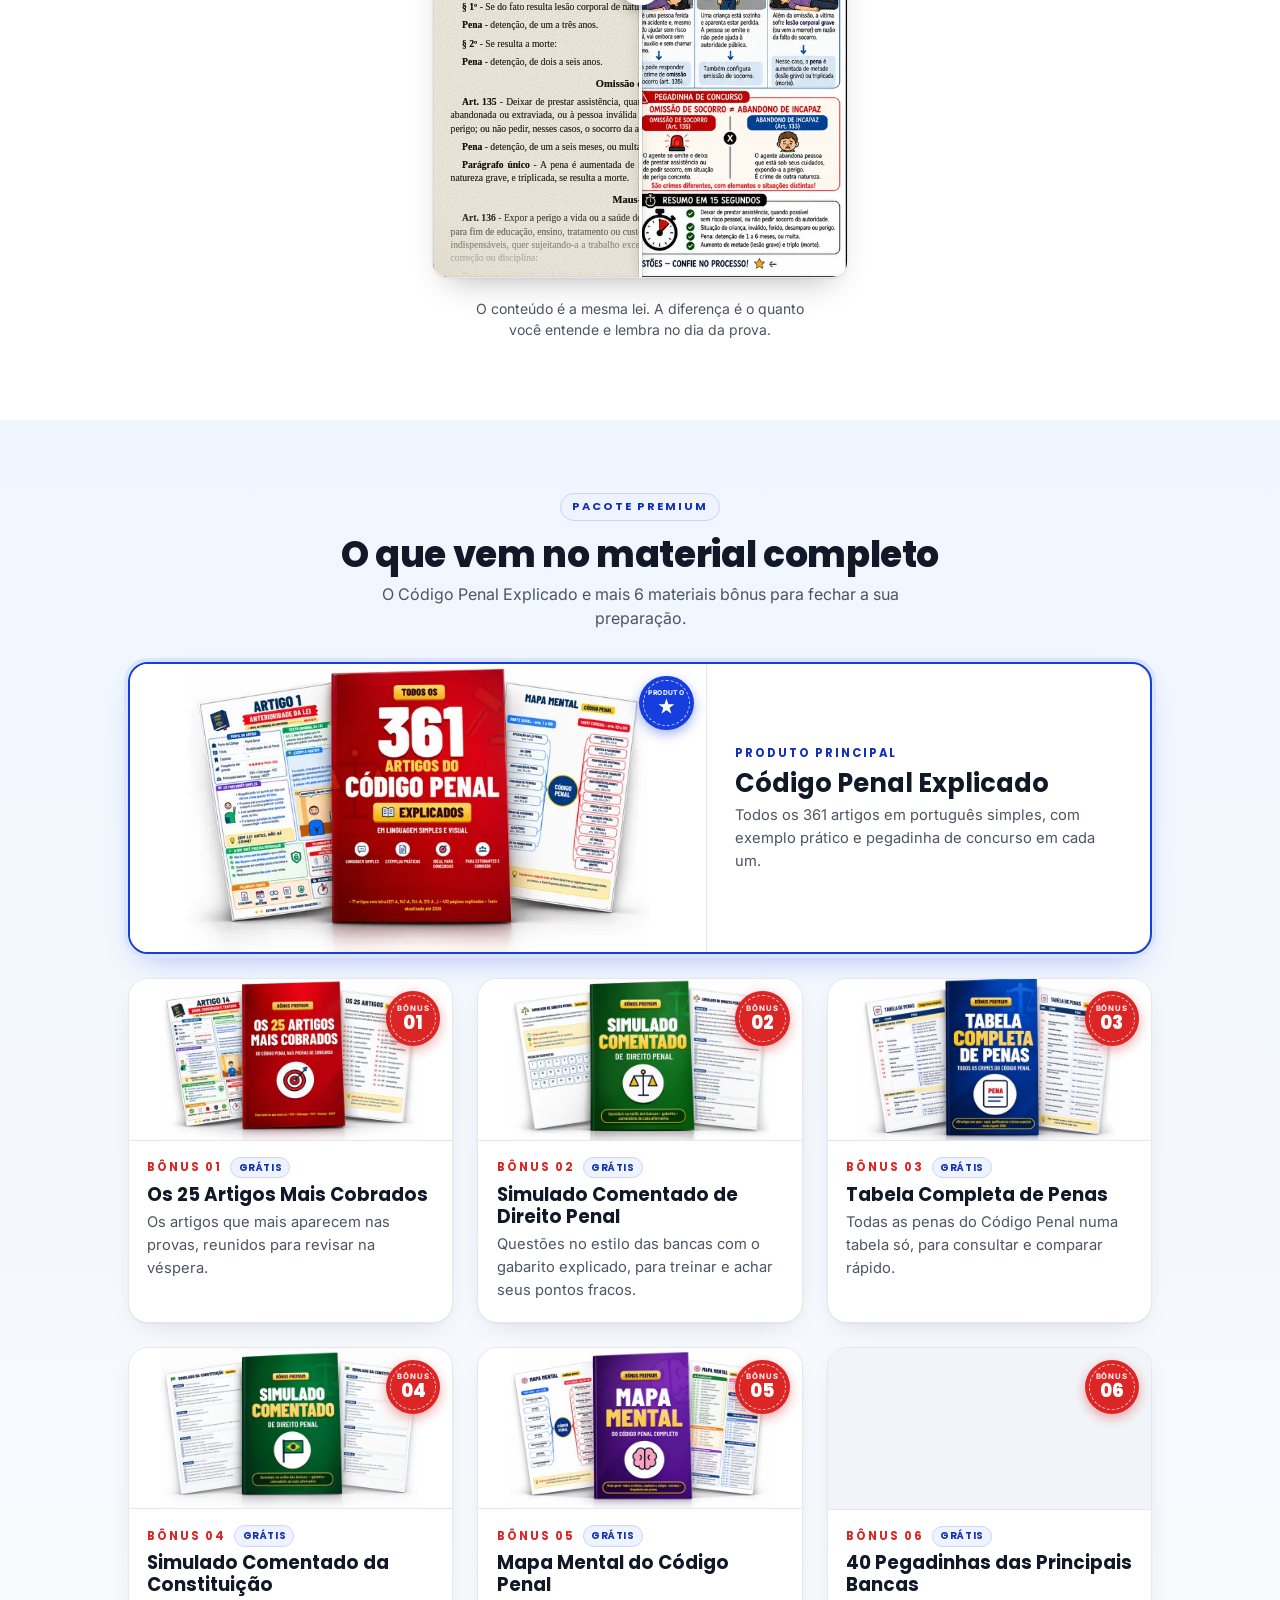
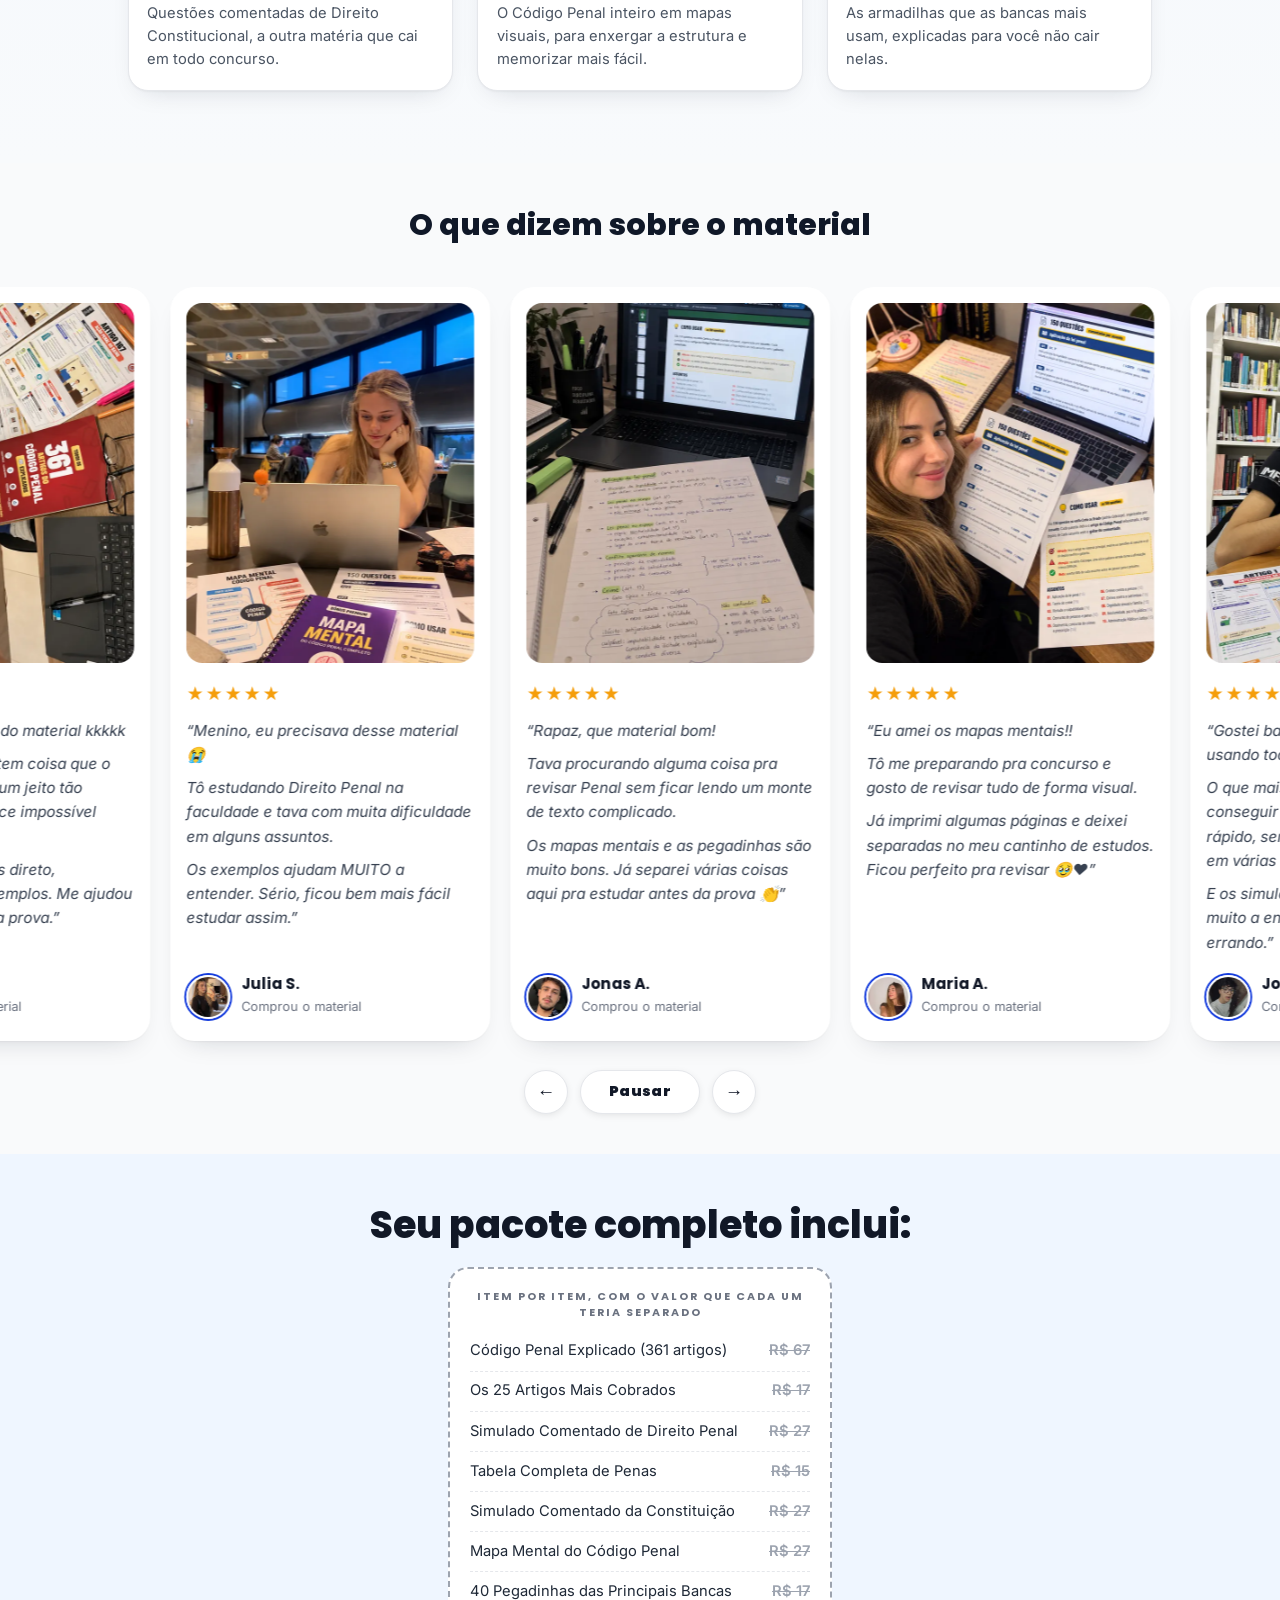
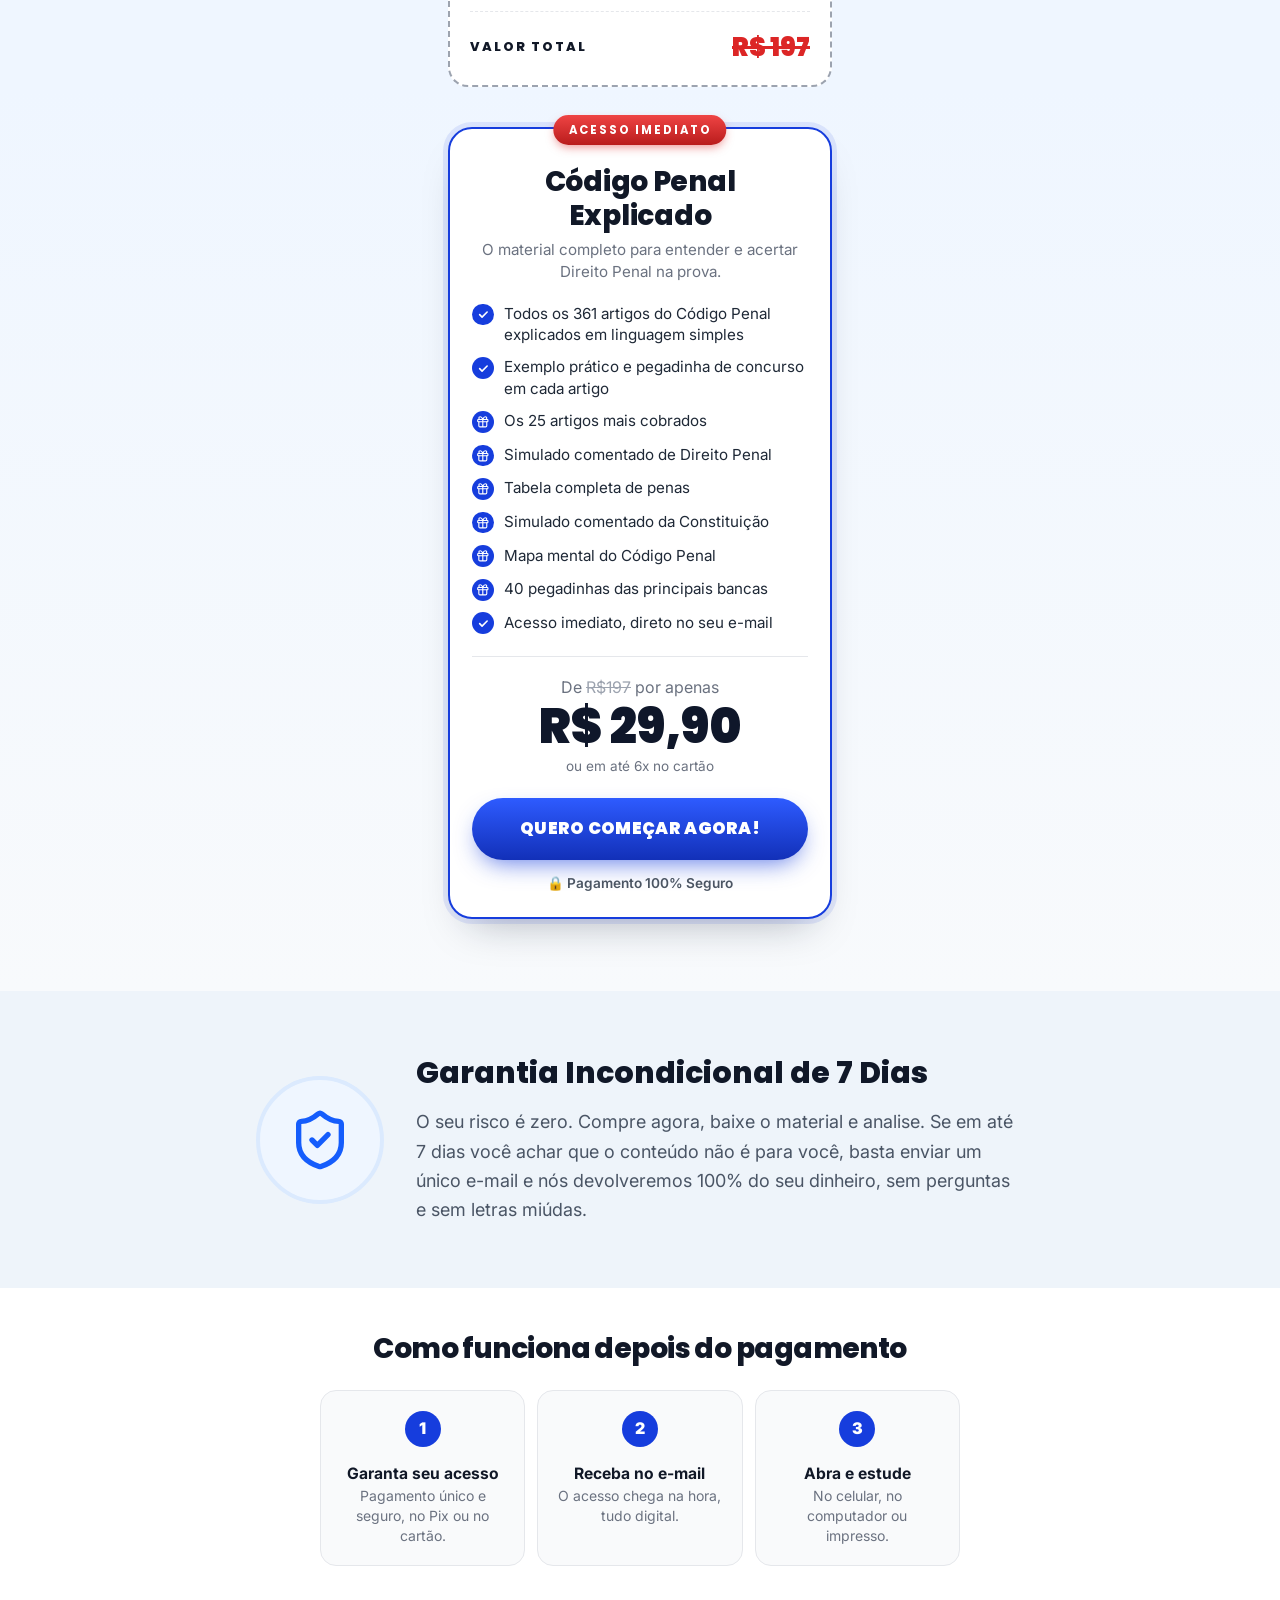
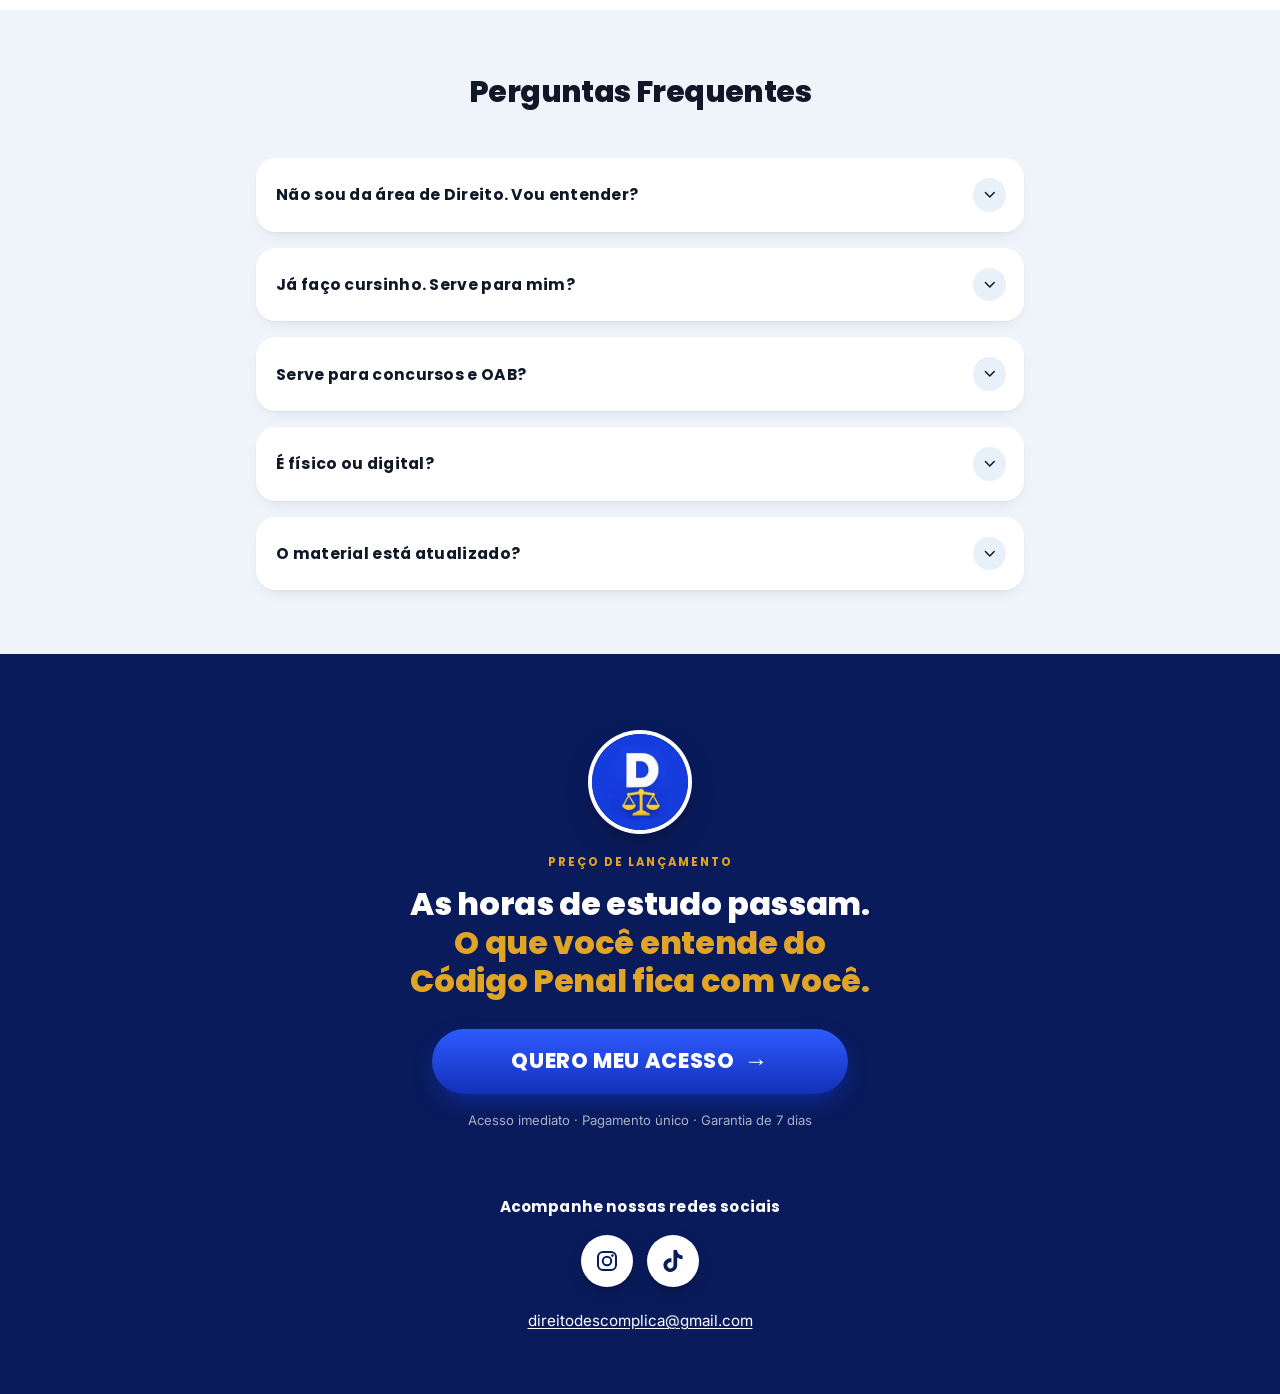
==== commit 92a03c61: "Título do topo: Pare de Decorar Leis e Entenda o Código Penal Co-Authored-By: Claude Opus 5.5 <norep" ====
--- a/index.html
+++ b/index.html
@@ -21,7 +21,7 @@
     <link rel="apple-touch-icon" href="img/apple-touch-icon.png">
     <meta name="theme-color" content="#dc2626">
     <link rel="preload" as="image" href="img/header.webp" fetchpriority="high">
-    <script type="module" src="js/index-2CjdRaMa.js?v=202611071400"></script>
+    <script type="module" src="js/index-2CjdRaMa.js?v=202611071500"></script>
     <script src="js/depoimentos.js?v=202611062200" defer></script>
     <link rel="preconnect" href="https://fonts.googleapis.com">
     <link rel="preconnect" href="https://fonts.gstatic.com" crossorigin>
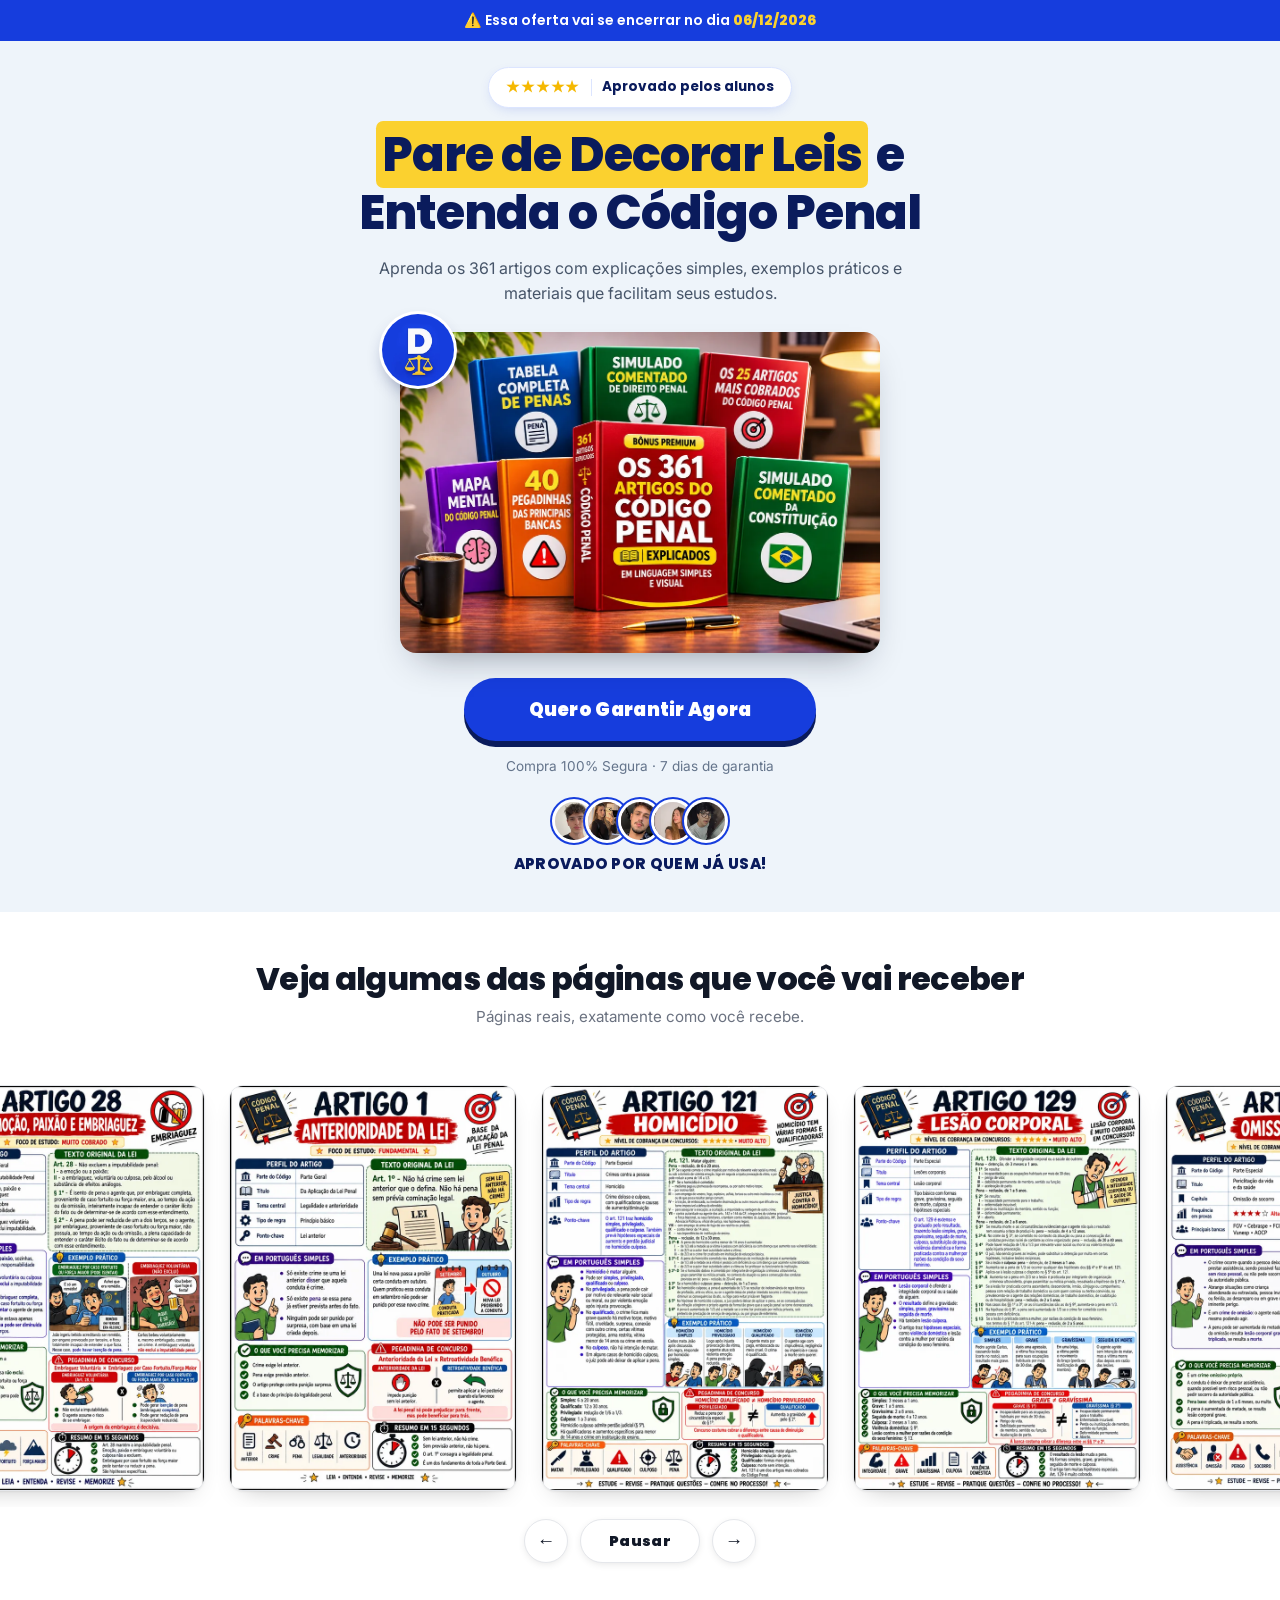
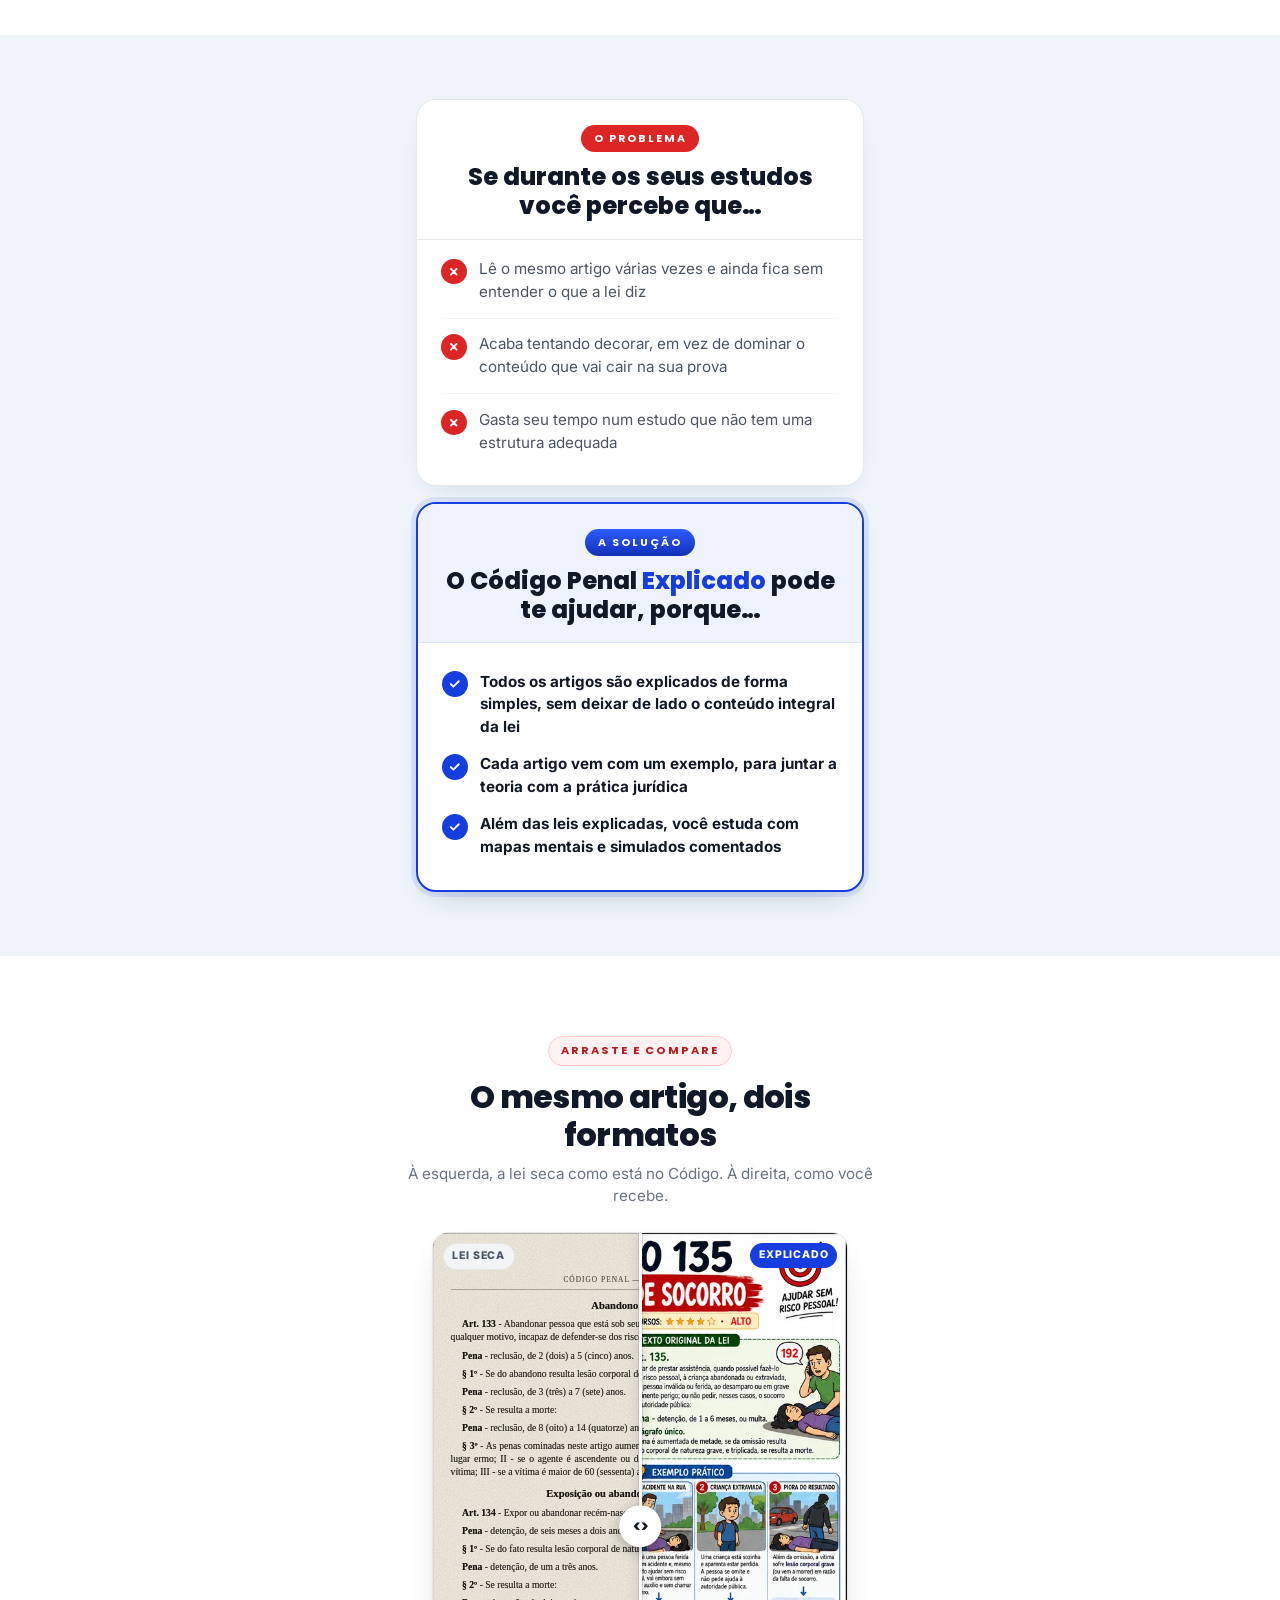
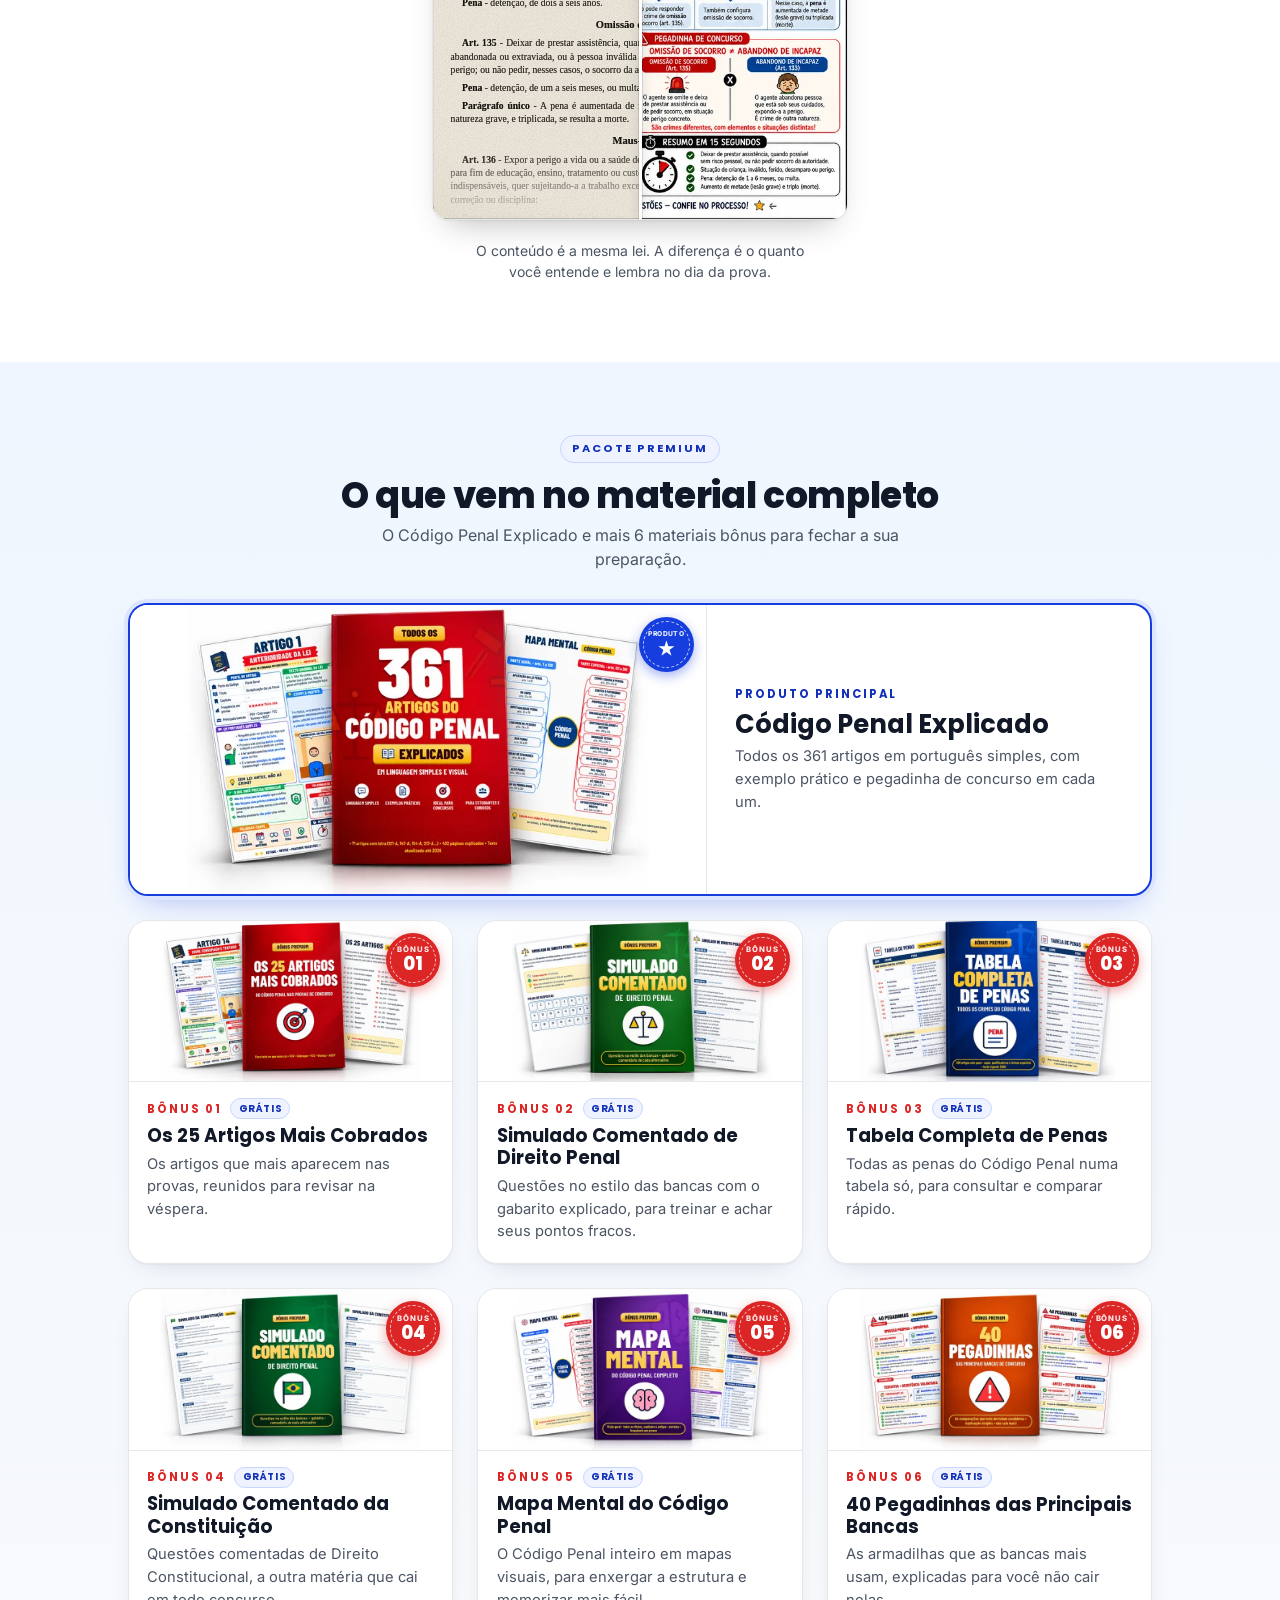
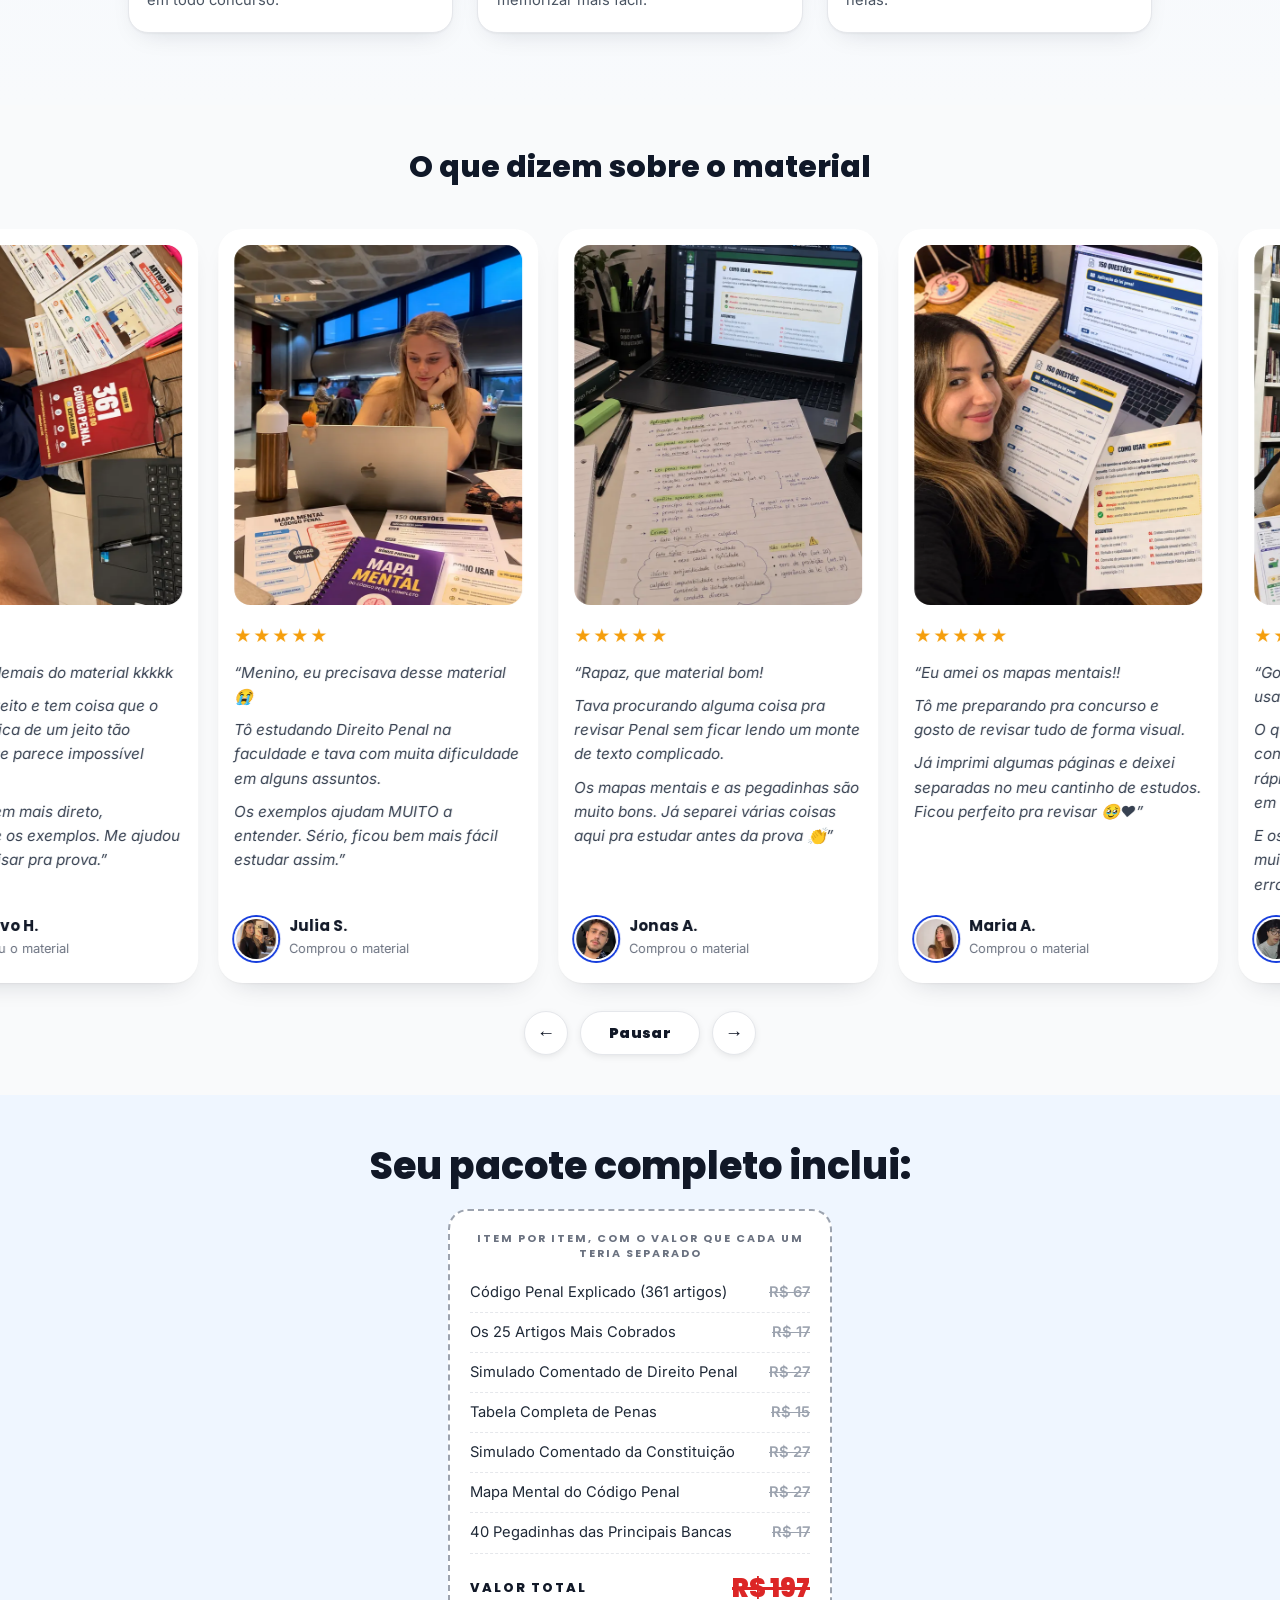
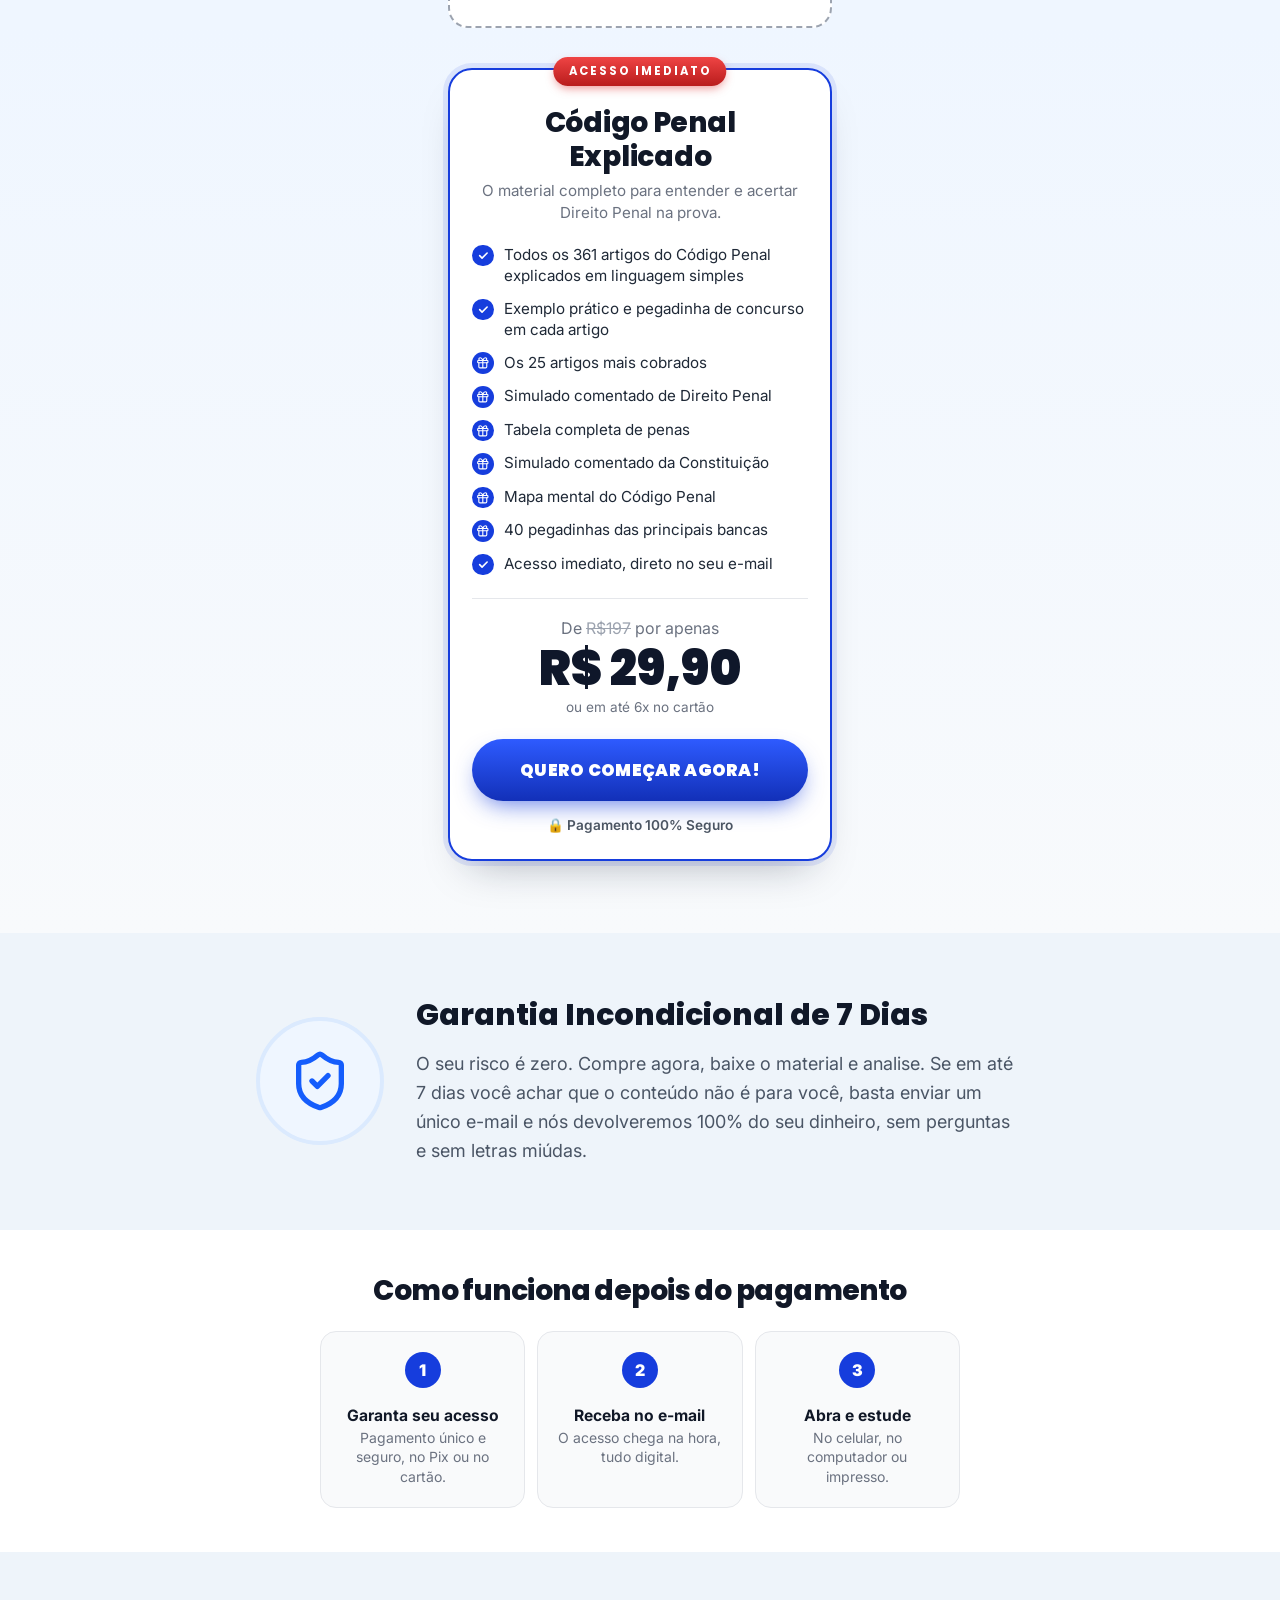
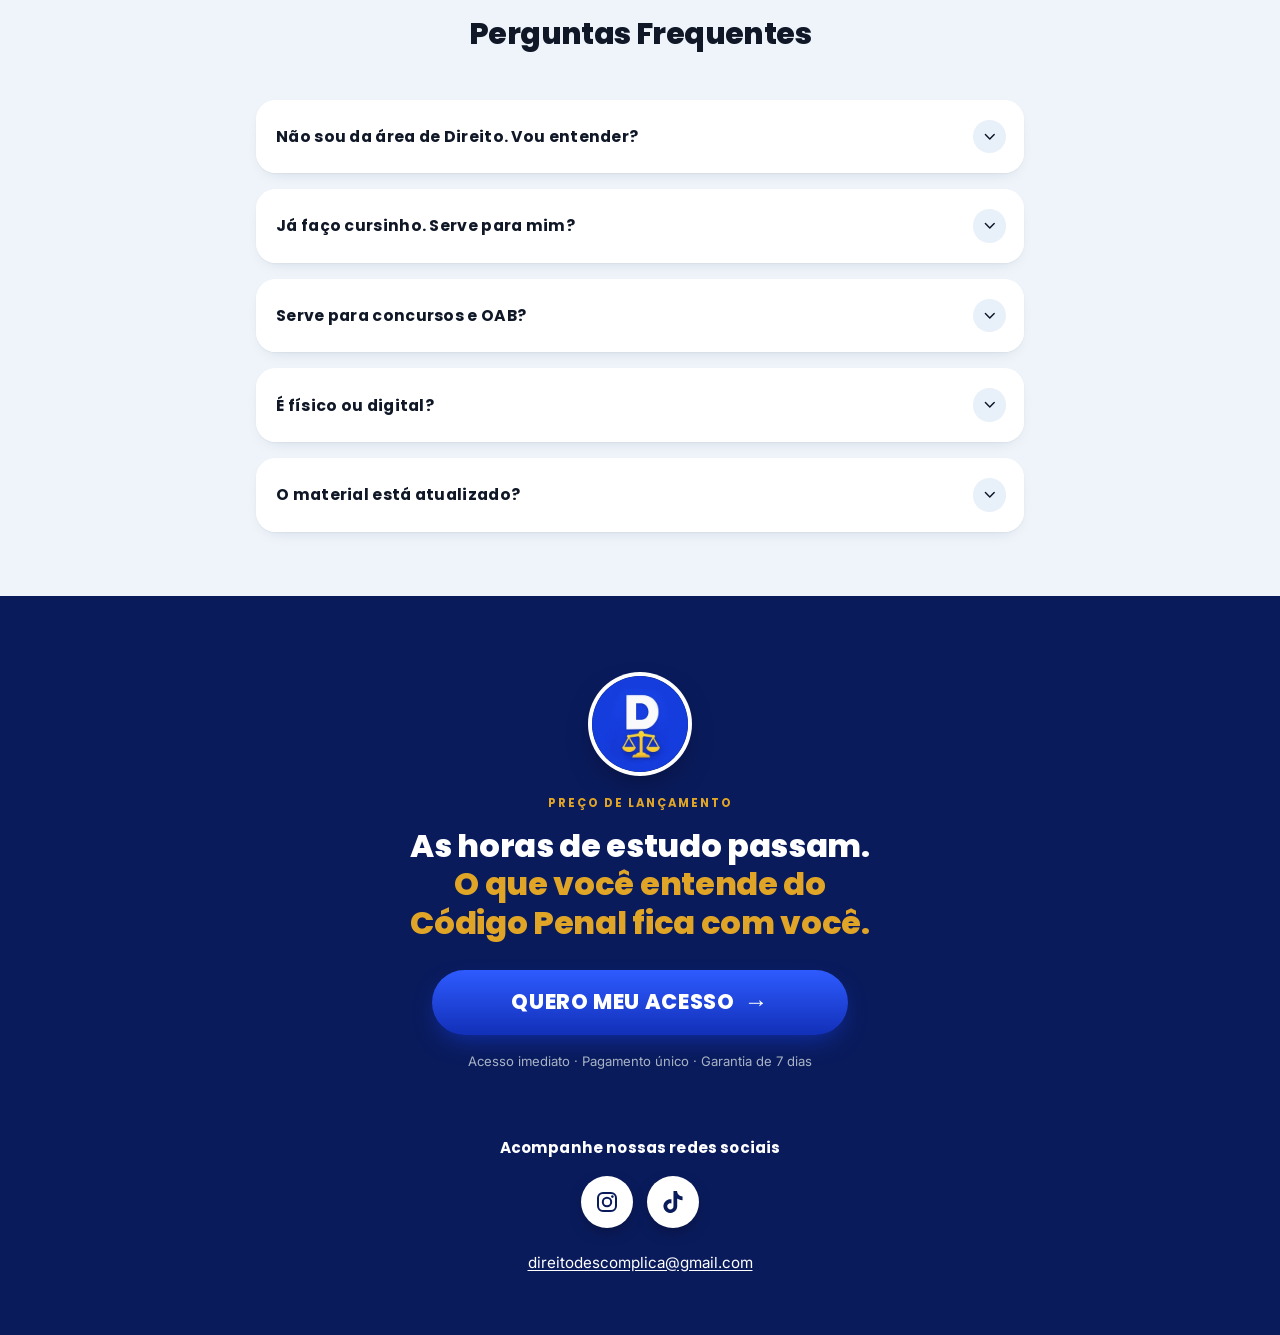
==== commit f64cc841: "Problema x Solução com texto novo; arrasto dos depoimentos mais suave Co-Authored-By: Claude Opus 5." ====
--- a/index.html
+++ b/index.html
@@ -21,8 +21,8 @@
     <link rel="apple-touch-icon" href="img/apple-touch-icon.png">
     <meta name="theme-color" content="#dc2626">
     <link rel="preload" as="image" href="img/header.webp" fetchpriority="high">
-    <script type="module" src="js/index-2CjdRaMa.js?v=202611071500"></script>
-    <script src="js/depoimentos.js?v=202611062200" defer></script>
+    <script type="module" src="js/index-2CjdRaMa.js?v=202611071830"></script>
+    <script src="js/depoimentos.js?v=202611071800" defer></script>
     <link rel="preconnect" href="https://fonts.googleapis.com">
     <link rel="preconnect" href="https://fonts.gstatic.com" crossorigin>
     <link rel="stylesheet" href="https://fonts.googleapis.com/css2?family=Inter:wght@400;500;600;700;800;900&family=Poppins:wght@400;500;600;700;800;900&display=swap">
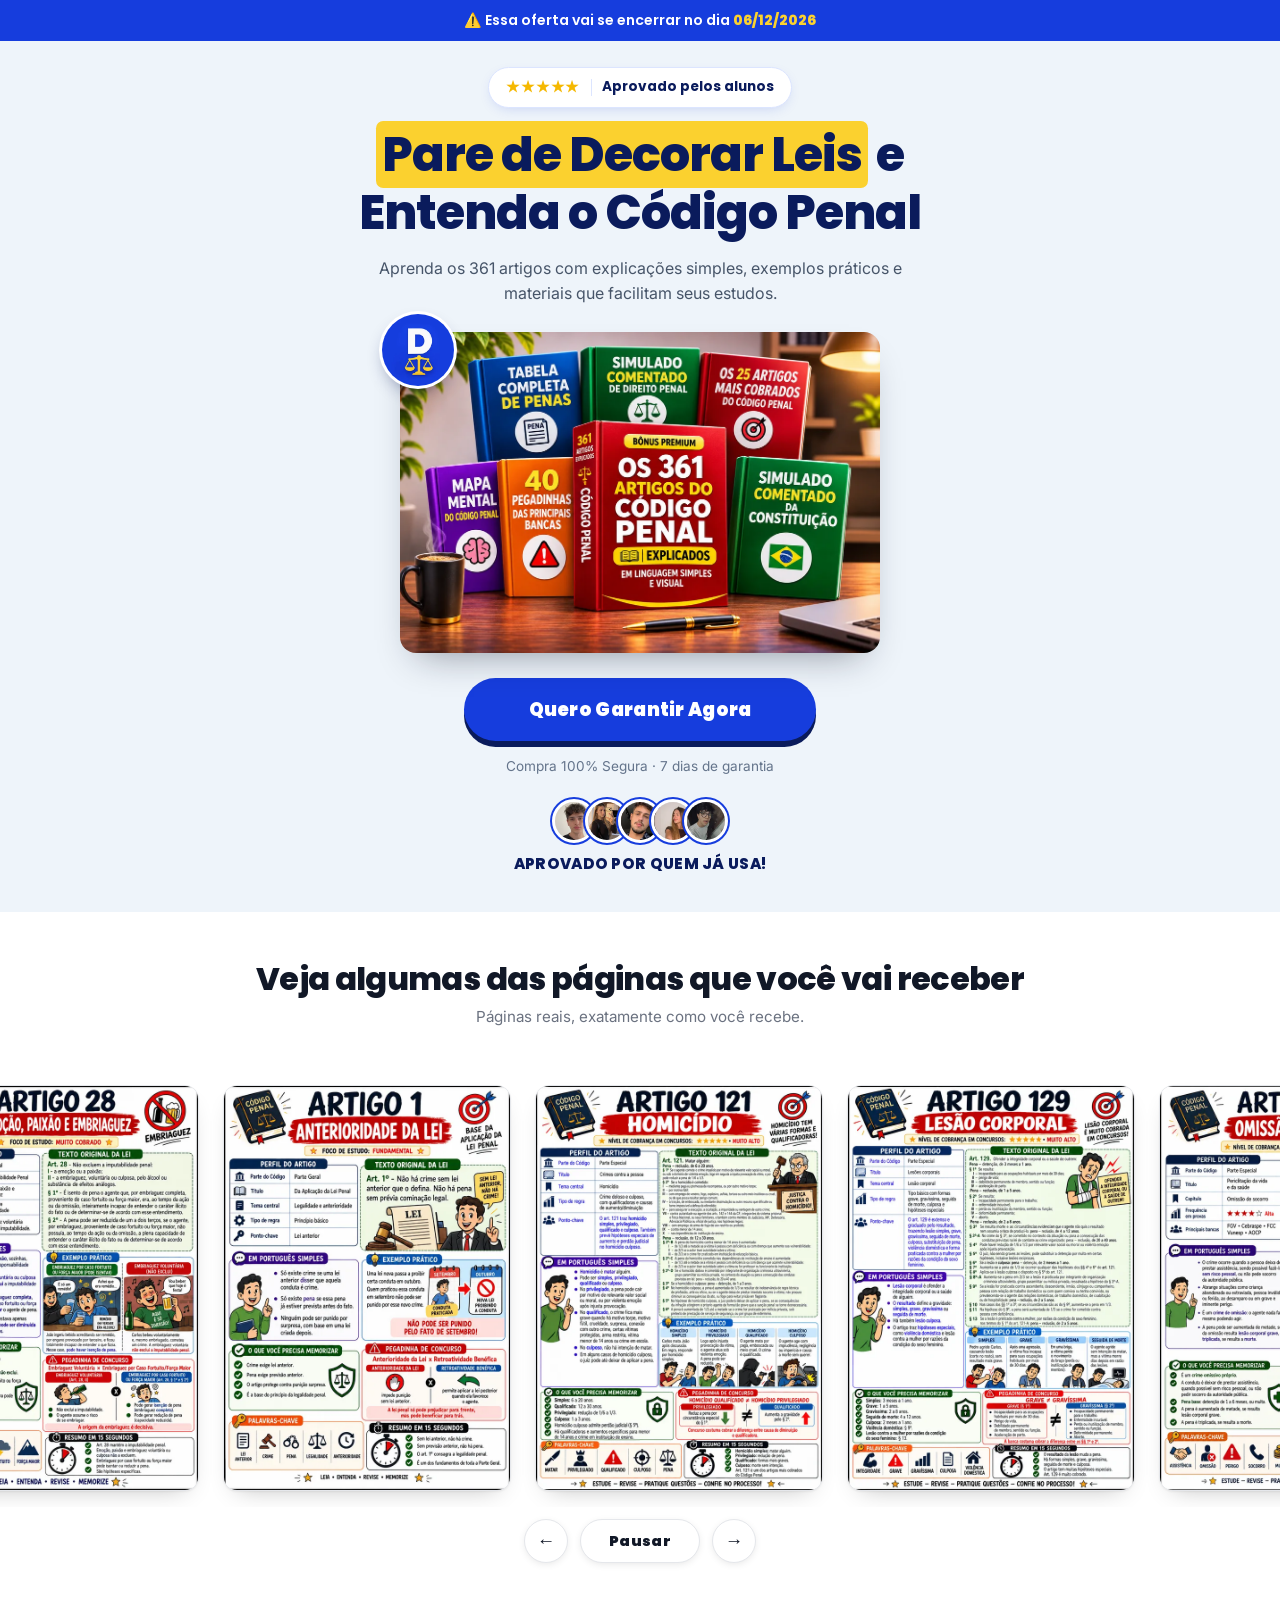
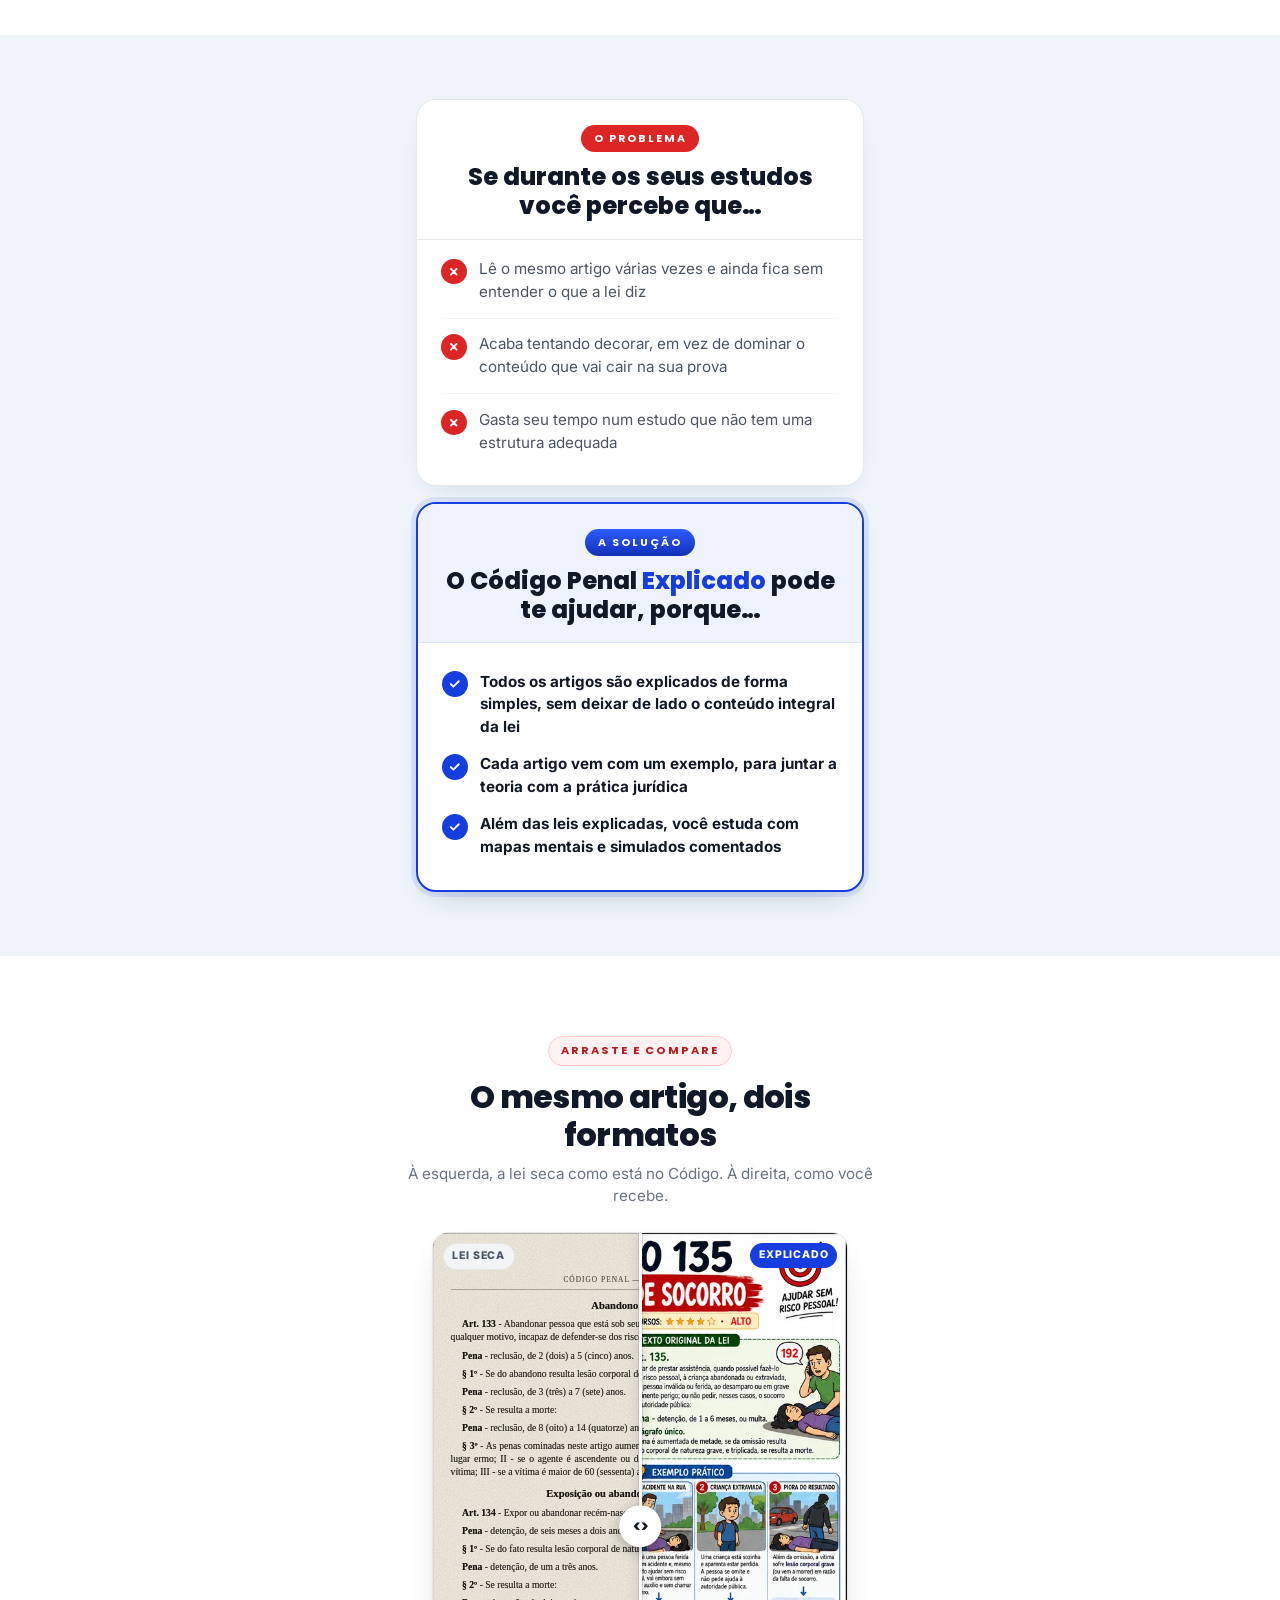
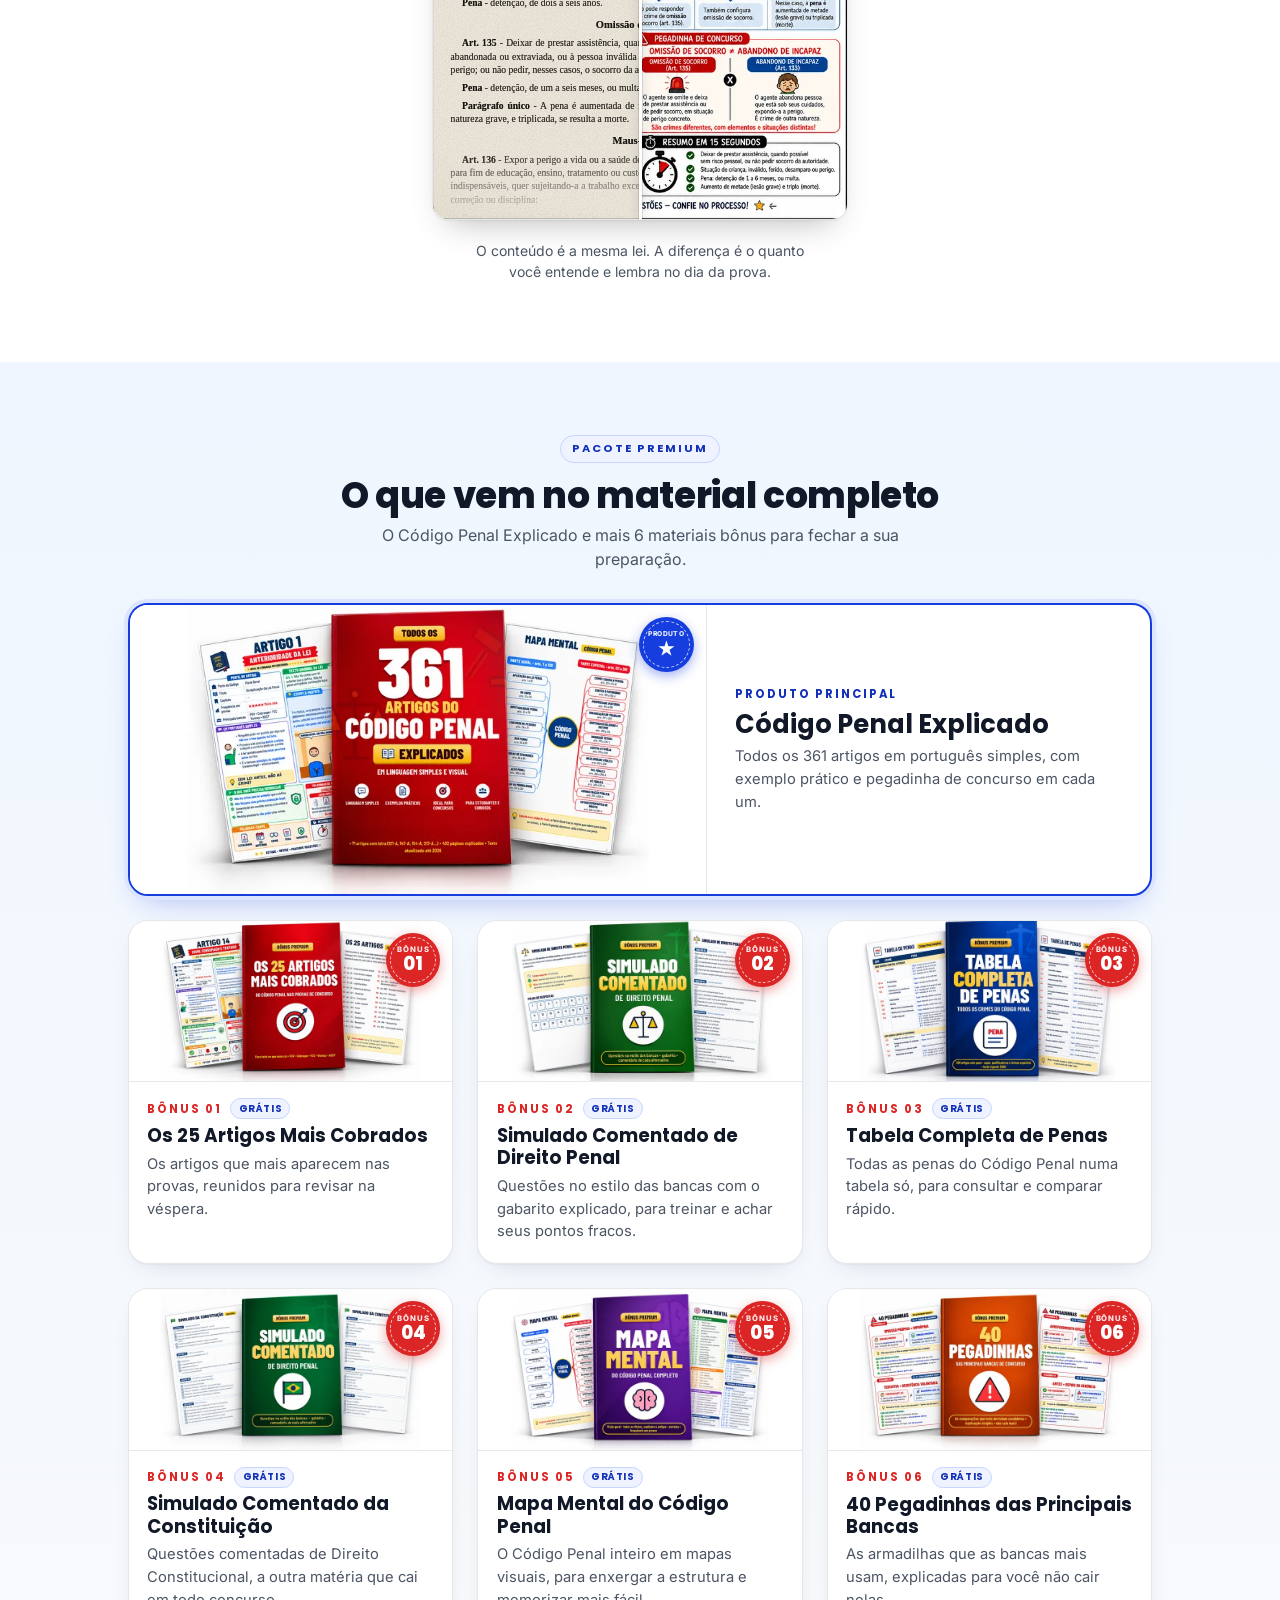
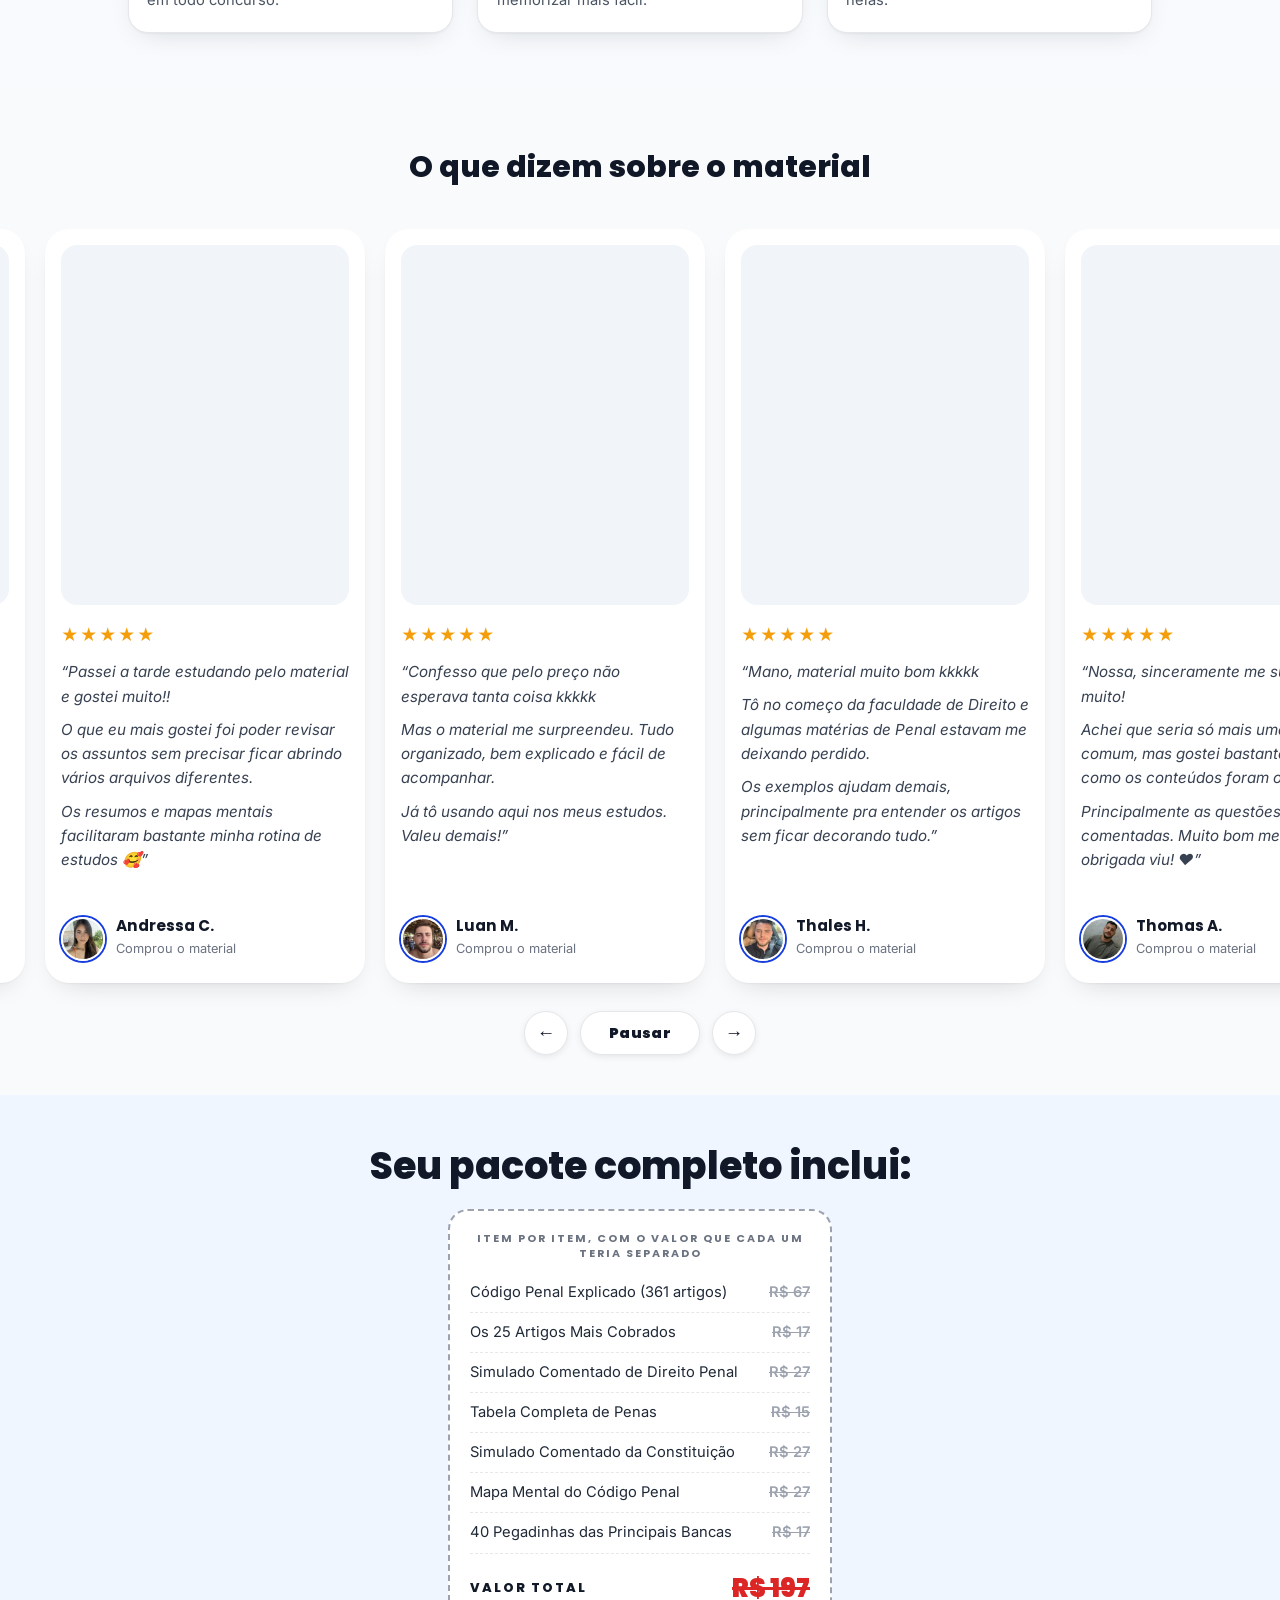
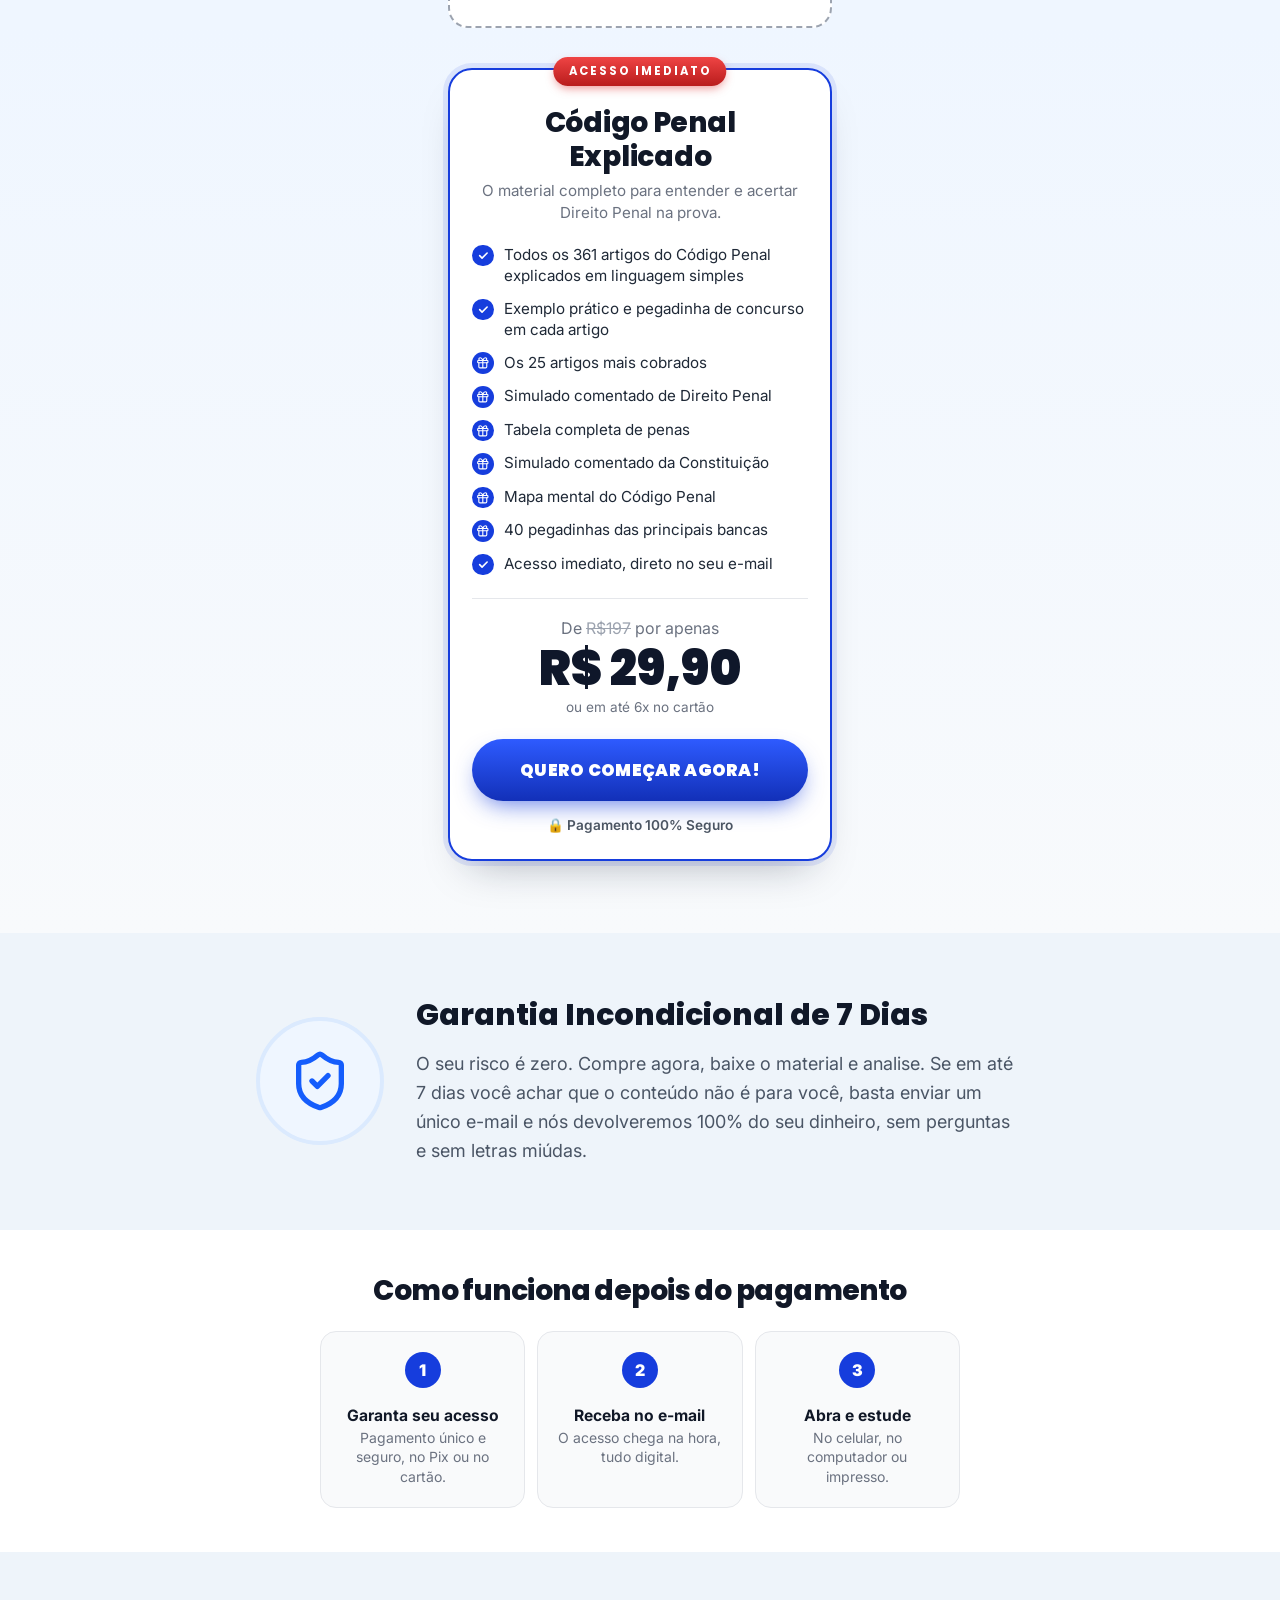
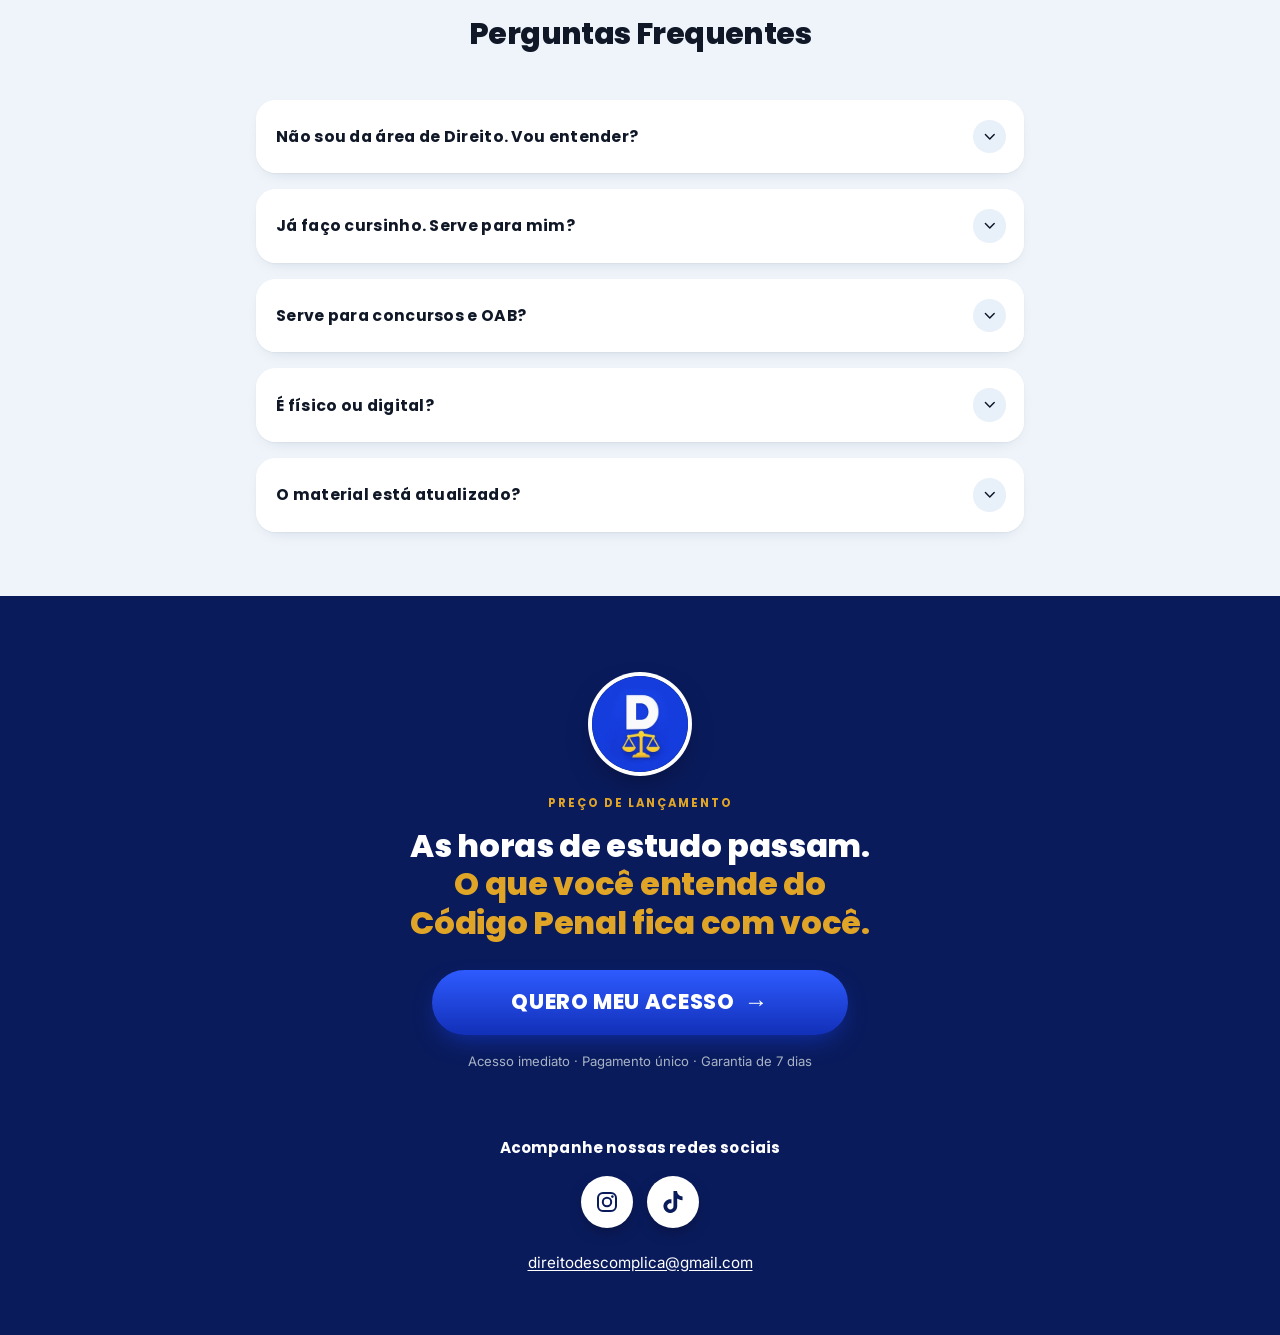
==== commit 8b9c5e17: "Depoimentos com rolagem lateral nativa (arrasto suave no celular) Co-Authored-By: Claude Opus 5.5 <n" ====
--- a/index.html
+++ b/index.html
@@ -22,11 +22,11 @@
     <meta name="theme-color" content="#dc2626">
     <link rel="preload" as="image" href="img/header.webp" fetchpriority="high">
     <script type="module" src="js/index-2CjdRaMa.js?v=202611071830"></script>
-    <script src="js/depoimentos.js?v=202611071800" defer></script>
+    <script src="js/depoimentos.js?v=202611072000" defer></script>
     <link rel="preconnect" href="https://fonts.googleapis.com">
     <link rel="preconnect" href="https://fonts.gstatic.com" crossorigin>
     <link rel="stylesheet" href="https://fonts.googleapis.com/css2?family=Inter:wght@400;500;600;700;800;900&family=Poppins:wght@400;500;600;700;800;900&display=swap">
-    <link rel="stylesheet" href="css/index-DxMgAhFP.css?v=202611071400">
+    <link rel="stylesheet" href="css/index-DxMgAhFP.css?v=202611072000">
   </head>
   <body>
     <div id="root"></div>
